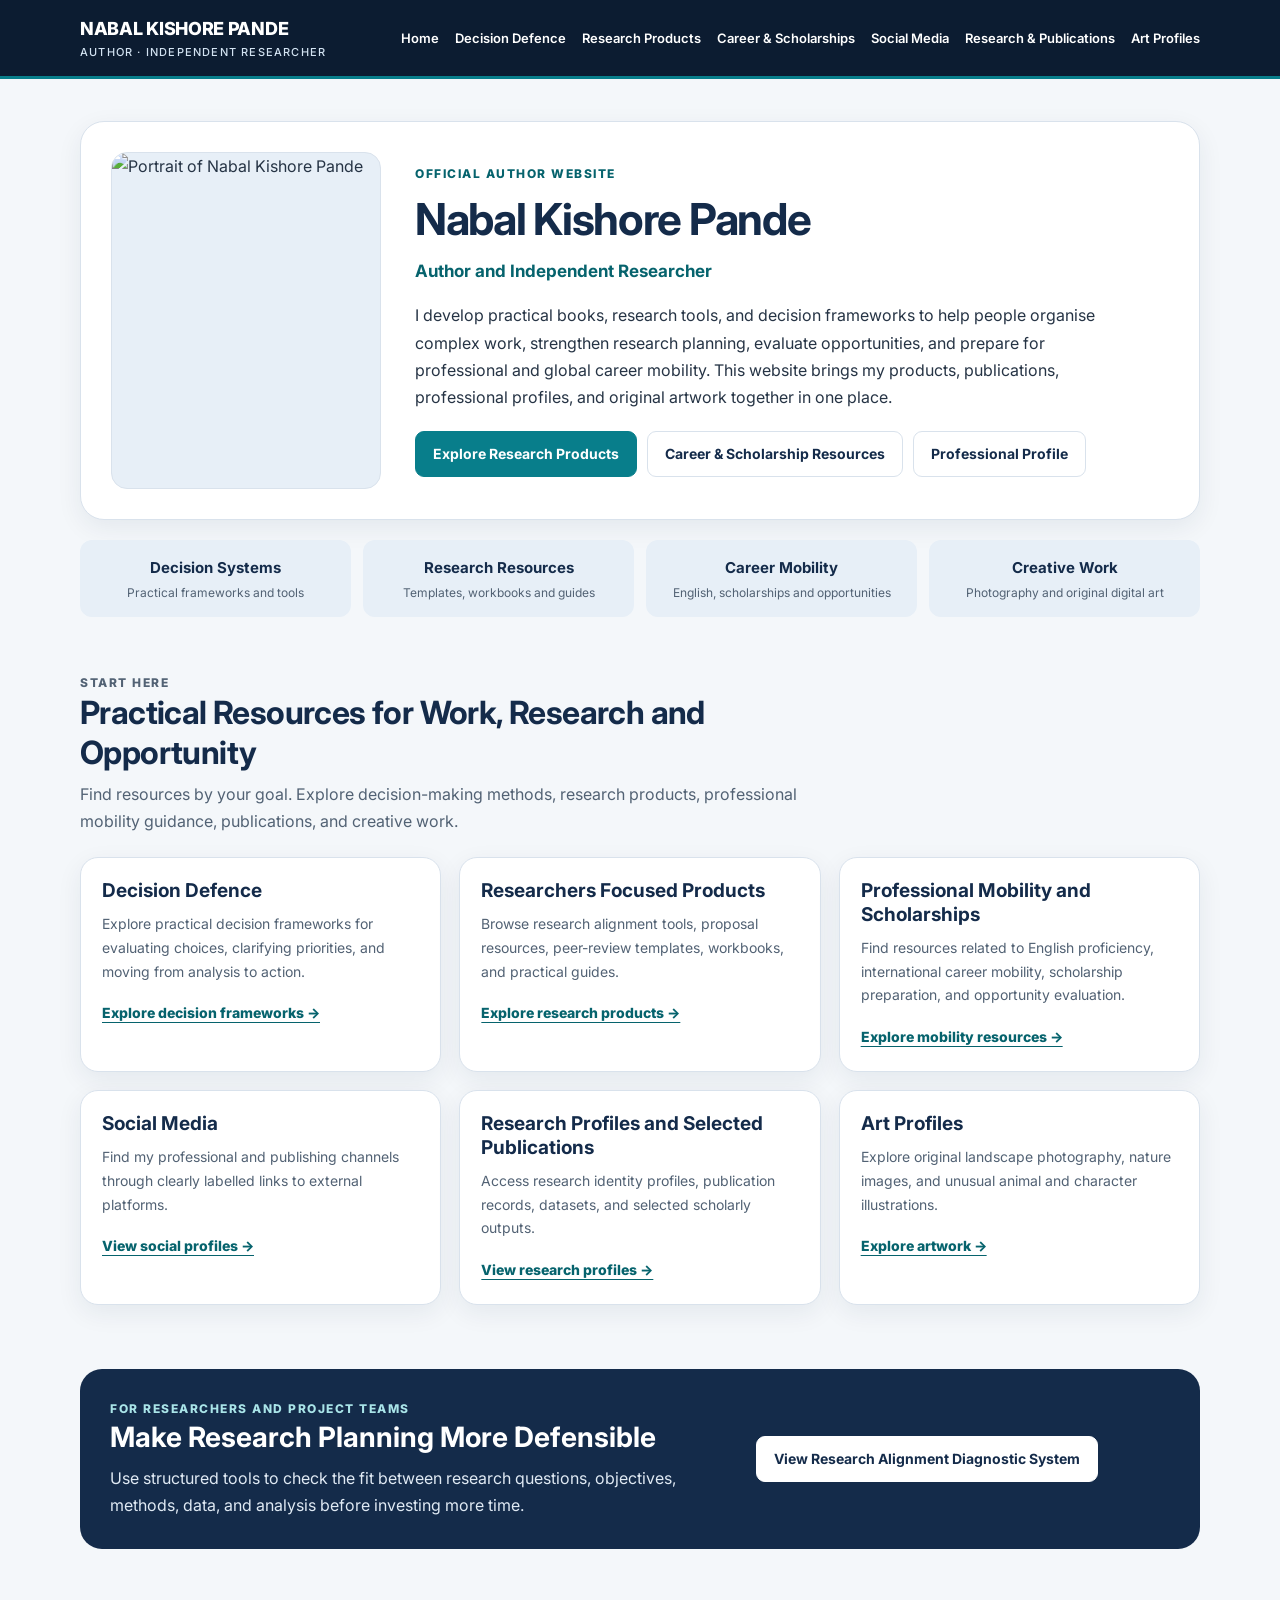
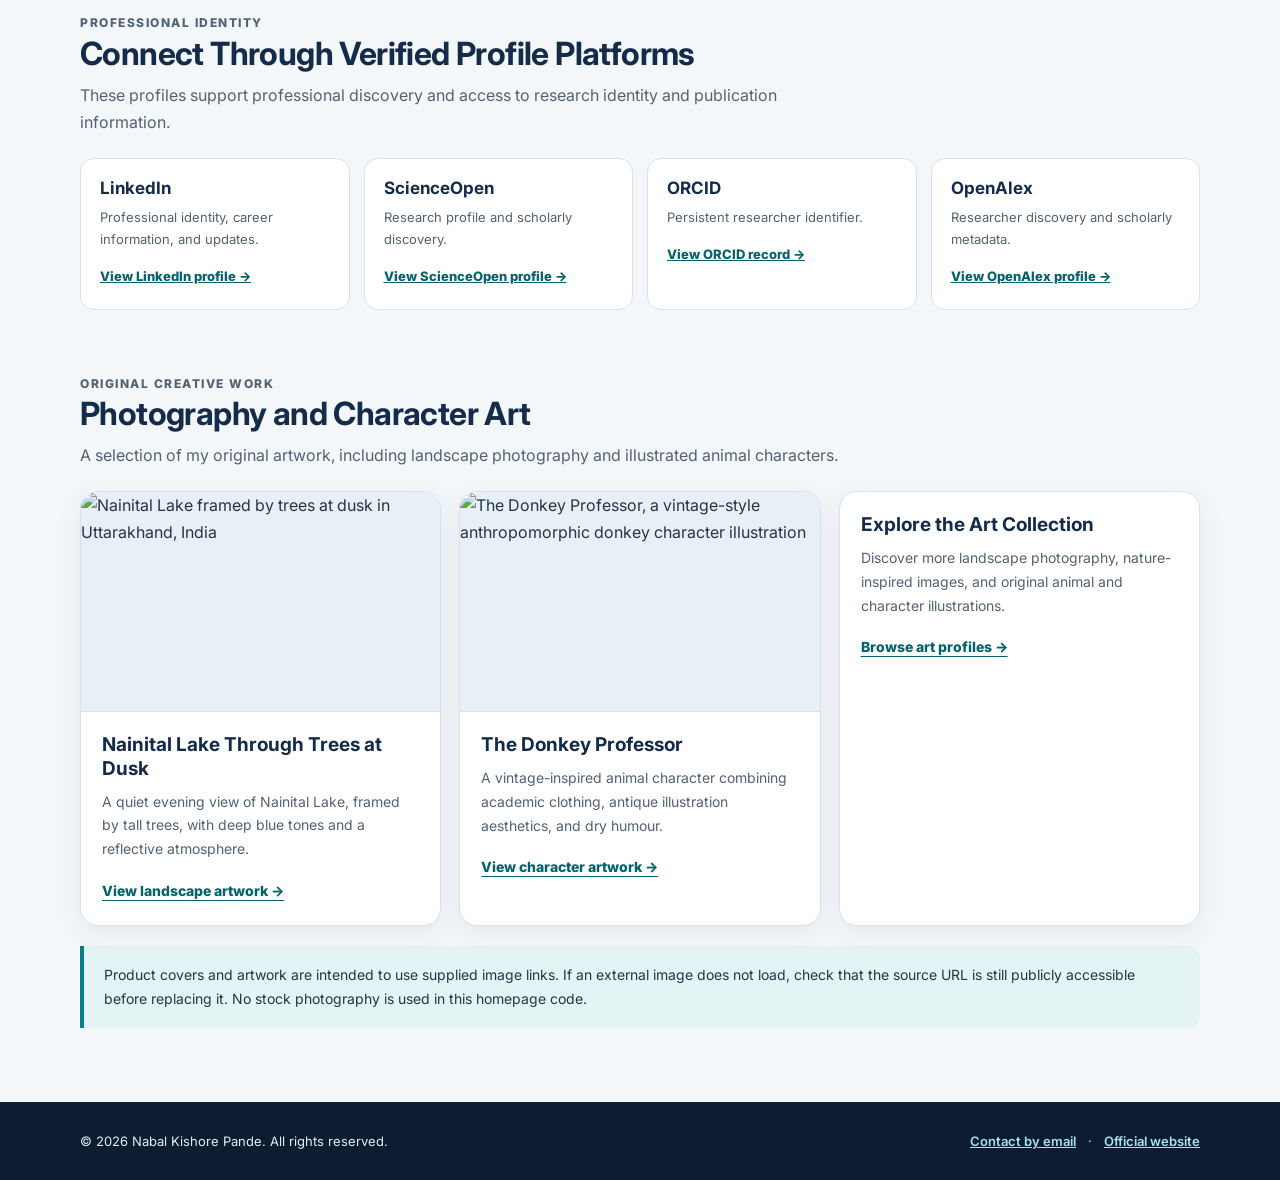
==== index.html @ 8c37a1cc "Rebuild homepage with author profile and visual sections" ====
<!DOCTYPE html>
<html lang="en">
<head>
  <meta charset="UTF-8">
  <meta name="viewport" content="width=device-width, initial-scale=1">

  <title>Nabal Kishore Pande | Author, Research Tools & Professional Mobility</title>
  <meta name="description" content="Explore Nabal Kishore Pande's practical books, research templates, decision-making systems, scholarship and professional mobility resources, research profiles, and original artwork.">
  <meta name="author" content="Nabal Kishore Pande">
  <meta name="robots" content="index, follow">
  <link rel="canonical" href="https://nabalkishorepande.github.io/">

  <meta property="og:type" content="website">
  <meta property="og:title" content="Nabal Kishore Pande | Books, Research Tools & Professional Resources">
  <meta property="og:description" content="Practical resources for better decisions, research execution, global career mobility, and creative exploration.">
  <meta property="og:url" content="https://nabalkishorepande.github.io/">
  <meta property="og:image" content="https://upload.wikimedia.org/wikipedia/commons/c/c2/Portrait_of_Nabal_Kishore_Pande.jpg">
  <meta name="theme-color" content="#142B4A">

  <link rel="preconnect" href="https://fonts.googleapis.com">
  <link rel="preconnect" href="https://fonts.gstatic.com" crossorigin>
  <link href="https://fonts.googleapis.com/css2?family=Inter:wght@400;500;600;700;800&display=swap" rel="stylesheet">

  <style>
    :root {
      --navy: #142B4A;
      --navy-dark: #0C1C31;
      --teal: #087E8B;
      --teal-dark: #06636D;
      --background: #F4F7FA;
      --white: #FFFFFF;
      --text: #263445;
      --muted: #526274;
      --border: #D9E2EC;
      --soft-blue: #E7EFF7;
      --soft-teal: #E4F3F4;
      --radius: 18px;
      --shadow: 0 8px 26px rgba(20, 43, 74, 0.07);
    }

    * { box-sizing: border-box; }

    html {
      scroll-behavior: smooth;
      scroll-padding-top: 90px;
    }

    body {
      margin: 0;
      background: var(--background);
      color: var(--text);
      font-family: Inter, Arial, sans-serif;
      font-size: 16px;
      line-height: 1.7;
    }

    img {
      display: block;
      max-width: 100%;
    }

    a { color: var(--teal-dark); }
    a:hover { color: var(--navy); }

    a:focus-visible,
    button:focus-visible {
      outline: 3px solid #D58B20;
      outline-offset: 4px;
    }

    .container {
      width: min(1120px, calc(100% - 36px));
      margin-inline: auto;
    }

    .site-header {
      background: var(--navy-dark);
      color: white;
      border-bottom: 3px solid var(--teal);
    }

    .header-inner {
      min-height: 76px;
      display: flex;
      align-items: center;
      justify-content: space-between;
      gap: 24px;
      padding-block: 14px;
    }

    .brand {
      color: white;
      text-decoration: none;
      font-size: 18px;
      line-height: 1.3;
      font-weight: 800;
      letter-spacing: -0.3px;
    }

    .brand span {
      display: block;
      margin-top: 4px;
      color: #D3E3F2;
      font-size: 11px;
      font-weight: 500;
      letter-spacing: 1.2px;
      text-transform: uppercase;
    }

    .nav {
      display: flex;
      flex-wrap: wrap;
      align-items: center;
      gap: 5px 16px;
    }

    .nav a {
      color: #FFFFFF;
      text-decoration: none;
      font-size: 13px;
      font-weight: 600;
      padding: 8px 0;
    }

    .nav a:hover { color: #A9E4E8; }

    .hero {
      padding: 42px 0 24px;
    }

    .profile-box {
      display: grid;
      grid-template-columns: 270px minmax(0, 1fr);
      gap: 34px;
      align-items: center;
      background: var(--white);
      border: 1px solid var(--border);
      border-radius: 24px;
      padding: 30px;
      box-shadow: var(--shadow);
    }

    .portrait-wrap {
      overflow: hidden;
      border-radius: 16px;
      background: var(--soft-blue);
      border: 1px solid var(--border);
    }

    .portrait {
      width: 100%;
      aspect-ratio: 4 / 5;
      object-fit: cover;
      object-position: center top;
    }

    .eyebrow {
      color: var(--teal-dark);
      font-size: 12px;
      font-weight: 800;
      letter-spacing: 1.5px;
      text-transform: uppercase;
      margin: 0 0 8px;
    }

    h1, h2, h3 { color: var(--navy); line-height: 1.25; }

    h1 {
      font-size: clamp(30px, 4.5vw, 44px);
      letter-spacing: -1.3px;
      margin: 0 0 10px;
    }

    .role {
      margin: 0 0 16px;
      color: var(--teal-dark);
      font-size: 17px;
      font-weight: 700;
    }

    .bio {
      margin: 0 0 18px;
      max-width: 680px;
    }

    .profile-links {
      display: flex;
      flex-wrap: wrap;
      gap: 10px;
      margin-top: 20px;
    }

    .button {
      display: inline-flex;
      min-height: 44px;
      align-items: center;
      justify-content: center;
      padding: 10px 17px;
      border: 1px solid var(--teal);
      border-radius: 9px;
      background: var(--teal);
      color: white;
      text-align: center;
      text-decoration: none;
      font-size: 14px;
      font-weight: 700;
      transition: background 0.2s ease, transform 0.2s ease;
    }

    .button:hover {
      background: var(--teal-dark);
      color: white;
      transform: translateY(-1px);
    }

    .button-secondary {
      background: white;
      color: var(--navy);
      border-color: var(--border);
    }

    .button-secondary:hover {
      background: var(--soft-blue);
      color: var(--navy);
    }

    .trust-strip {
      display: grid;
      grid-template-columns: repeat(4, minmax(0, 1fr));
      gap: 12px;
      margin-top: 20px;
    }

    .trust-item {
      background: var(--soft-blue);
      border-radius: 12px;
      padding: 15px;
      text-align: center;
    }

    .trust-item strong {
      display: block;
      color: var(--navy);
      font-size: 15px;
    }

    .trust-item span {
      display: block;
      color: var(--muted);
      font-size: 12px;
      line-height: 1.5;
      margin-top: 3px;
    }

    main { padding-bottom: 42px; }

    .section {
      padding: 32px 0;
    }

    .section-heading {
      max-width: 760px;
      margin-bottom: 22px;
    }

    .section-heading h2 {
      font-size: clamp(25px, 3vw, 32px);
      letter-spacing: -0.6px;
      margin: 0 0 8px;
    }

    .section-heading p {
      color: var(--muted);
      margin: 0;
    }

    .grid {
      display: grid;
      grid-template-columns: repeat(3, minmax(0, 1fr));
      gap: 18px;
    }

    .card {
      min-width: 0;
      overflow: hidden;
      background: var(--white);
      border: 1px solid var(--border);
      border-radius: var(--radius);
      box-shadow: var(--shadow);
    }

    .card-image {
      width: 100%;
      height: 205px;
      object-fit: cover;
      background: var(--soft-blue);
      border-bottom: 1px solid var(--border);
    }

    .card-body { padding: 21px; }

    .card h3 {
      margin: 0 0 9px;
      font-size: 19px;
    }

    .card p {
      color: var(--muted);
      font-size: 14px;
      margin: 0 0 16px;
    }

    .text-link {
      font-size: 14px;
      font-weight: 800;
      text-decoration-thickness: 1px;
      text-underline-offset: 4px;
    }

    .feature-band {
      background: var(--navy);
      color: white;
      border-radius: 22px;
      padding: 30px;
      display: grid;
      grid-template-columns: 1.5fr 1fr;
      align-items: center;
      gap: 24px;
    }

    .feature-band h2 {
      color: white;
      font-size: 28px;
      margin: 0 0 10px;
    }

    .feature-band p {
      color: #E0EAF4;
      margin: 0;
    }

    .feature-band .button {
      justify-self: start;
      background: white;
      color: var(--navy);
      border-color: white;
    }

    .feature-band .button:hover {
      background: #E8F4F5;
    }

    .profile-grid {
      display: grid;
      grid-template-columns: repeat(4, minmax(0, 1fr));
      gap: 14px;
    }

    .profile-card {
      background: white;
      border: 1px solid var(--border);
      border-radius: 14px;
      padding: 19px;
    }

    .profile-card h3 {
      margin: 0 0 7px;
      font-size: 17px;
    }

    .profile-card p {
      margin: 0 0 12px;
      color: var(--muted);
      font-size: 13px;
    }

    .profile-card a {
      font-size: 13px;
      font-weight: 800;
    }

    .art-card .card-image {
      height: 220px;
      object-fit: cover;
    }

    .note {
      margin-top: 20px;
      padding: 17px 20px;
      border-left: 4px solid var(--teal);
      background: var(--soft-teal);
      border-radius: 0 12px 12px 0;
      color: var(--text);
      font-size: 14px;
    }

    .site-footer {
      padding: 28px 0;
      background: var(--navy-dark);
      color: #E4EDF7;
    }

    .footer-inner {
      display: flex;
      flex-wrap: wrap;
      justify-content: space-between;
      align-items: center;
      gap: 14px 24px;
    }

    .site-footer p {
      margin: 0;
      font-size: 13px;
    }

    .site-footer a {
      color: #A9E4E8;
      font-weight: 600;
    }

    @media (max-width: 850px) {
      .header-inner {
        align-items: flex-start;
        flex-direction: column;
        gap: 12px;
      }

      .nav { gap: 8px 15px; }
      .profile-box { grid-template-columns: 220px minmax(0, 1fr); gap: 24px; }
      .grid { grid-template-columns: repeat(2, minmax(0, 1fr)); }
      .profile-grid { grid-template-columns: repeat(2, minmax(0, 1fr)); }
    }

    @media (max-width: 600px) {
      .container { width: min(100% - 24px, 1120px); }
      .header-inner { padding-block: 16px; }
      .nav { display: grid; grid-template-columns: repeat(2, minmax(0, 1fr)); width: 100%; }
      .nav a { padding: 7px 0; font-size: 13px; }
      .hero { padding-top: 20px; }
      .profile-box { grid-template-columns: 1fr; padding: 18px; gap: 20px; }
      .portrait-wrap { max-width: 260px; }
      .portrait { aspect-ratio: 4 / 4.5; }
      h1 { font-size: 32px; }
      .trust-strip { grid-template-columns: repeat(2, minmax(0, 1fr)); }
      .grid, .profile-grid { grid-template-columns: 1fr; }
      .card-image { height: 220px; }
      .feature-band { grid-template-columns: 1fr; padding: 23px; }
      .section { padding: 24px 0; }
      .footer-inner { align-items: flex-start; flex-direction: column; }
    }

    @media (prefers-reduced-motion: reduce) {
      html { scroll-behavior: auto; }
      *, *::before, *::after {
        transition-duration: 0.01ms !important;
        animation-duration: 0.01ms !important;
      }
    }
  </style>

  <script type="application/ld+json">
  {
    "@context": "https://schema.org",
    "@type": "Person",
    "name": "Nabal Kishore Pande",
    "url": "https://nabalkishorepande.github.io/",
    "image": "https://upload.wikimedia.org/wikipedia/commons/c/c2/Portrait_of_Nabal_Kishore_Pande.jpg",
    "jobTitle": "Independent Researcher and Author",
    "sameAs": [
      "https://www.linkedin.com/in/nabal-kishore-pande/",
      "https://www.scienceopen.com/user/nabal-kishore-pande",
      "https://orcid.org/0009-0007-3325-9966",
      "https://openalex.org/authors/A5133520791"
    ]
  }
  </script>
</head>

<body>
  <header class="site-header">
    <div class="container header-inner">
      <a class="brand" href="/" aria-label="Nabal Kishore Pande homepage">
        NABAL KISHORE PANDE
        <span>Author · Independent Researcher</span>
      </a>

      <nav class="nav" aria-label="Main navigation">
        <a href="/">Home</a>
        <a href="/decision-defence/">Decision Defence</a>
        <a href="/researcher-products/">Research Products</a>
        <a href="/professional-mobility/">Career & Scholarships</a>
        <a href="/social-media/">Social Media</a>
        <a href="/research-profiles-publications/">Research & Publications</a>
        <a href="/art-profiles/">Art Profiles</a>
      </nav>
    </div>
  </header>

  <section class="hero">
    <div class="container">
      <div class="profile-box">
        <div class="portrait-wrap">
          <img
            class="portrait"
            src="https://upload.wikimedia.org/wikipedia/commons/c/c2/Portrait_of_Nabal_Kishore_Pande.jpg"
            alt="Portrait of Nabal Kishore Pande"
            fetchpriority="high"
            onerror="this.onerror=null;this.src='https://www.wikidata.org/wiki/Special:FilePath/Portrait_of_Nabal_Kishore_Pande.jpg';"
          >
        </div>

        <div>
          <p class="eyebrow">Official Author Website</p>
          <h1>Nabal Kishore Pande</h1>
          <p class="role">Author and Independent Researcher</p>

          <p class="bio">
            I develop practical books, research tools, and decision frameworks
            to help people organise complex work, strengthen research planning,
            evaluate opportunities, and prepare for professional and global
            career mobility. This website brings my products, publications,
            professional profiles, and original artwork together in one place.
          </p>

          <div class="profile-links">
            <a class="button" href="/researcher-products/">Explore Research Products</a>
            <a class="button button-secondary" href="/professional-mobility/">Career & Scholarship Resources</a>
            <a class="button button-secondary" href="https://www.linkedin.com/in/nabal-kishore-pande/" target="_blank" rel="noopener noreferrer">Professional Profile</a>
          </div>
        </div>
      </div>

      <div class="trust-strip" aria-label="Website focus areas">
        <div class="trust-item">
          <strong>Decision Systems</strong>
          <span>Practical frameworks and tools</span>
        </div>
        <div class="trust-item">
          <strong>Research Resources</strong>
          <span>Templates, workbooks and guides</span>
        </div>
        <div class="trust-item">
          <strong>Career Mobility</strong>
          <span>English, scholarships and opportunities</span>
        </div>
        <div class="trust-item">
          <strong>Creative Work</strong>
          <span>Photography and original digital art</span>
        </div>
      </div>
    </div>
  </section>

  <main>
    <section class="section">
      <div class="container">
        <div class="section-heading">
          <p class="eyebrow">Start Here</p>
          <h2>Practical Resources for Work, Research and Opportunity</h2>
          <p>
            Find resources by your goal. Explore decision-making methods,
            research products, professional mobility guidance, publications,
            and creative work.
          </p>
        </div>

        <div class="grid">
          <article class="card">
            <div class="card-body">
              <h3>Decision Defence</h3>
              <p>
                Explore practical decision frameworks for evaluating choices,
                clarifying priorities, and moving from analysis to action.
              </p>
              <a class="text-link" href="/decision-defence/">Explore decision frameworks →</a>
            </div>
          </article>

          <article class="card">
            <div class="card-body">
              <h3>Researchers Focused Products</h3>
              <p>
                Browse research alignment tools, proposal resources,
                peer-review templates, workbooks, and practical guides.
              </p>
              <a class="text-link" href="/researcher-products/">Explore research products →</a>
            </div>
          </article>

          <article class="card">
            <div class="card-body">
              <h3>Professional Mobility and Scholarships</h3>
              <p>
                Find resources related to English proficiency, international
                career mobility, scholarship preparation, and opportunity evaluation.
              </p>
              <a class="text-link" href="/professional-mobility/">Explore mobility resources →</a>
            </div>
          </article>

          <article class="card">
            <div class="card-body">
              <h3>Social Media</h3>
              <p>
                Find my professional and publishing channels through
                clearly labelled links to external platforms.
              </p>
              <a class="text-link" href="/social-media/">View social profiles →</a>
            </div>
          </article>

          <article class="card">
            <div class="card-body">
              <h3>Research Profiles and Selected Publications</h3>
              <p>
                Access research identity profiles, publication records,
                datasets, and selected scholarly outputs.
              </p>
              <a class="text-link" href="/research-profiles-publications/">View research profiles →</a>
            </div>
          </article>

          <article class="card">
            <div class="card-body">
              <h3>Art Profiles</h3>
              <p>
                Explore original landscape photography, nature images,
                and unusual animal and character illustrations.
              </p>
              <a class="text-link" href="/art-profiles/">Explore artwork →</a>
            </div>
          </article>
        </div>
      </div>
    </section>

    <section class="section">
      <div class="container">
        <div class="feature-band">
          <div>
            <p class="eyebrow" style="color:#A9E4E8">For Researchers and Project Teams</p>
            <h2>Make Research Planning More Defensible</h2>
            <p>
              Use structured tools to check the fit between research questions,
              objectives, methods, data, and analysis before investing more time.
            </p>
          </div>
          <a class="button" href="https://researchsystems.gumroad.com/l/research-alignment-diagnostic" target="_blank" rel="noopener noreferrer">
            View Research Alignment Diagnostic System
          </a>
        </div>
      </div>
    </section>

    <section class="section">
      <div class="container">
        <div class="section-heading">
          <p class="eyebrow">Professional Identity</p>
          <h2>Connect Through Verified Profile Platforms</h2>
          <p>
            These profiles support professional discovery and access to research
            identity and publication information.
          </p>
        </div>

        <div class="profile-grid">
          <div class="profile-card">
            <h3>LinkedIn</h3>
            <p>Professional identity, career information, and updates.</p>
            <a href="https://www.linkedin.com/in/nabal-kishore-pande/" target="_blank" rel="noopener noreferrer">View LinkedIn profile →</a>
          </div>

          <div class="profile-card">
            <h3>ScienceOpen</h3>
            <p>Research profile and scholarly discovery.</p>
            <a href="https://www.scienceopen.com/user/nabal-kishore-pande" target="_blank" rel="noopener noreferrer">View ScienceOpen profile →</a>
          </div>

          <div class="profile-card">
            <h3>ORCID</h3>
            <p>Persistent researcher identifier.</p>
            <a href="https://orcid.org/0009-0007-3325-9966" target="_blank" rel="noopener noreferrer">View ORCID record →</a>
          </div>

          <div class="profile-card">
            <h3>OpenAlex</h3>
            <p>Researcher discovery and scholarly metadata.</p>
            <a href="https://openalex.org/authors/A5133520791" target="_blank" rel="noopener noreferrer">View OpenAlex profile →</a>
          </div>
        </div>
      </div>
    </section>

    <section class="section">
      <div class="container">
        <div class="section-heading">
          <p class="eyebrow">Original Creative Work</p>
          <h2>Photography and Character Art</h2>
          <p>
            A selection of my original artwork, including landscape photography
            and illustrated animal characters.
          </p>
        </div>

        <div class="grid">
          <article class="card art-card">
            <img
              class="card-image"
              src="https://images.fineartamerica.com/images/artworkimages/mediumlarge/3/nainital-lake-through-trees-at-dusk-nabal-kishore-pande.jpg"
              alt="Nainital Lake framed by trees at dusk in Uttarakhand, India"
              loading="lazy"
            >
            <div class="card-body">
              <h3>Nainital Lake Through Trees at Dusk</h3>
              <p>
                A quiet evening view of Nainital Lake, framed by tall trees,
                with deep blue tones and a reflective atmosphere.
              </p>
              <a class="text-link" href="https://fineartamerica.com/featured/nainital-lake-through-trees-at-dusk-nabal-kishore-pande.html" target="_blank" rel="noopener noreferrer">View landscape artwork →</a>
            </div>
          </article>

          <article class="card art-card">
            <img
              class="card-image"
              src="https://images.fineartamerica.com/images/artworkimages/mediumlarge/3/the-donkey-professor-vintage-anthropomorphic-animal-art-nabal-kishore-pande.jpg"
              alt="The Donkey Professor, a vintage-style anthropomorphic donkey character illustration"
              loading="lazy"
            >
            <div class="card-body">
              <h3>The Donkey Professor</h3>
              <p>
                A vintage-inspired animal character combining academic
                clothing, antique illustration aesthetics, and dry humour.
              </p>
              <a class="text-link" href="https://fineartamerica.com/featured/the-donkey-professor-vintage-anthropomorphic-animal-art-nabal-kishore-pande.html" target="_blank" rel="noopener noreferrer">View character artwork →</a>
            </div>
          </article>

          <article class="card">
            <div class="card-body">
              <h3>Explore the Art Collection</h3>
              <p>
                Discover more landscape photography, nature-inspired images,
                and original animal and character illustrations.
              </p>
              <a class="text-link" href="/art-profiles/">Browse art profiles →</a>
            </div>
          </article>
        </div>

        <div class="note">
          Product covers and artwork are intended to use supplied image links.
          If an external image does not load, check that the source URL is still
          publicly accessible before replacing it. No stock photography is used
          in this homepage code.
        </div>
      </div>
    </section>
  </main>

  <footer class="site-footer">
    <div class="container footer-inner">
      <p>© <span id="year">2026</span> Nabal Kishore Pande. All rights reserved.</p>
      <p>
        <a href="mailto:ernawal67@gmail.com">Contact by email</a>
        &nbsp; · &nbsp;
        <a href="https://nabalkishorepande.github.io/">Official website</a>
      </p>
    </div>
  </footer>

  <script>
    document.getElementById("year").textContent = new Date().getFullYear();
  </script>
</body>
</html>
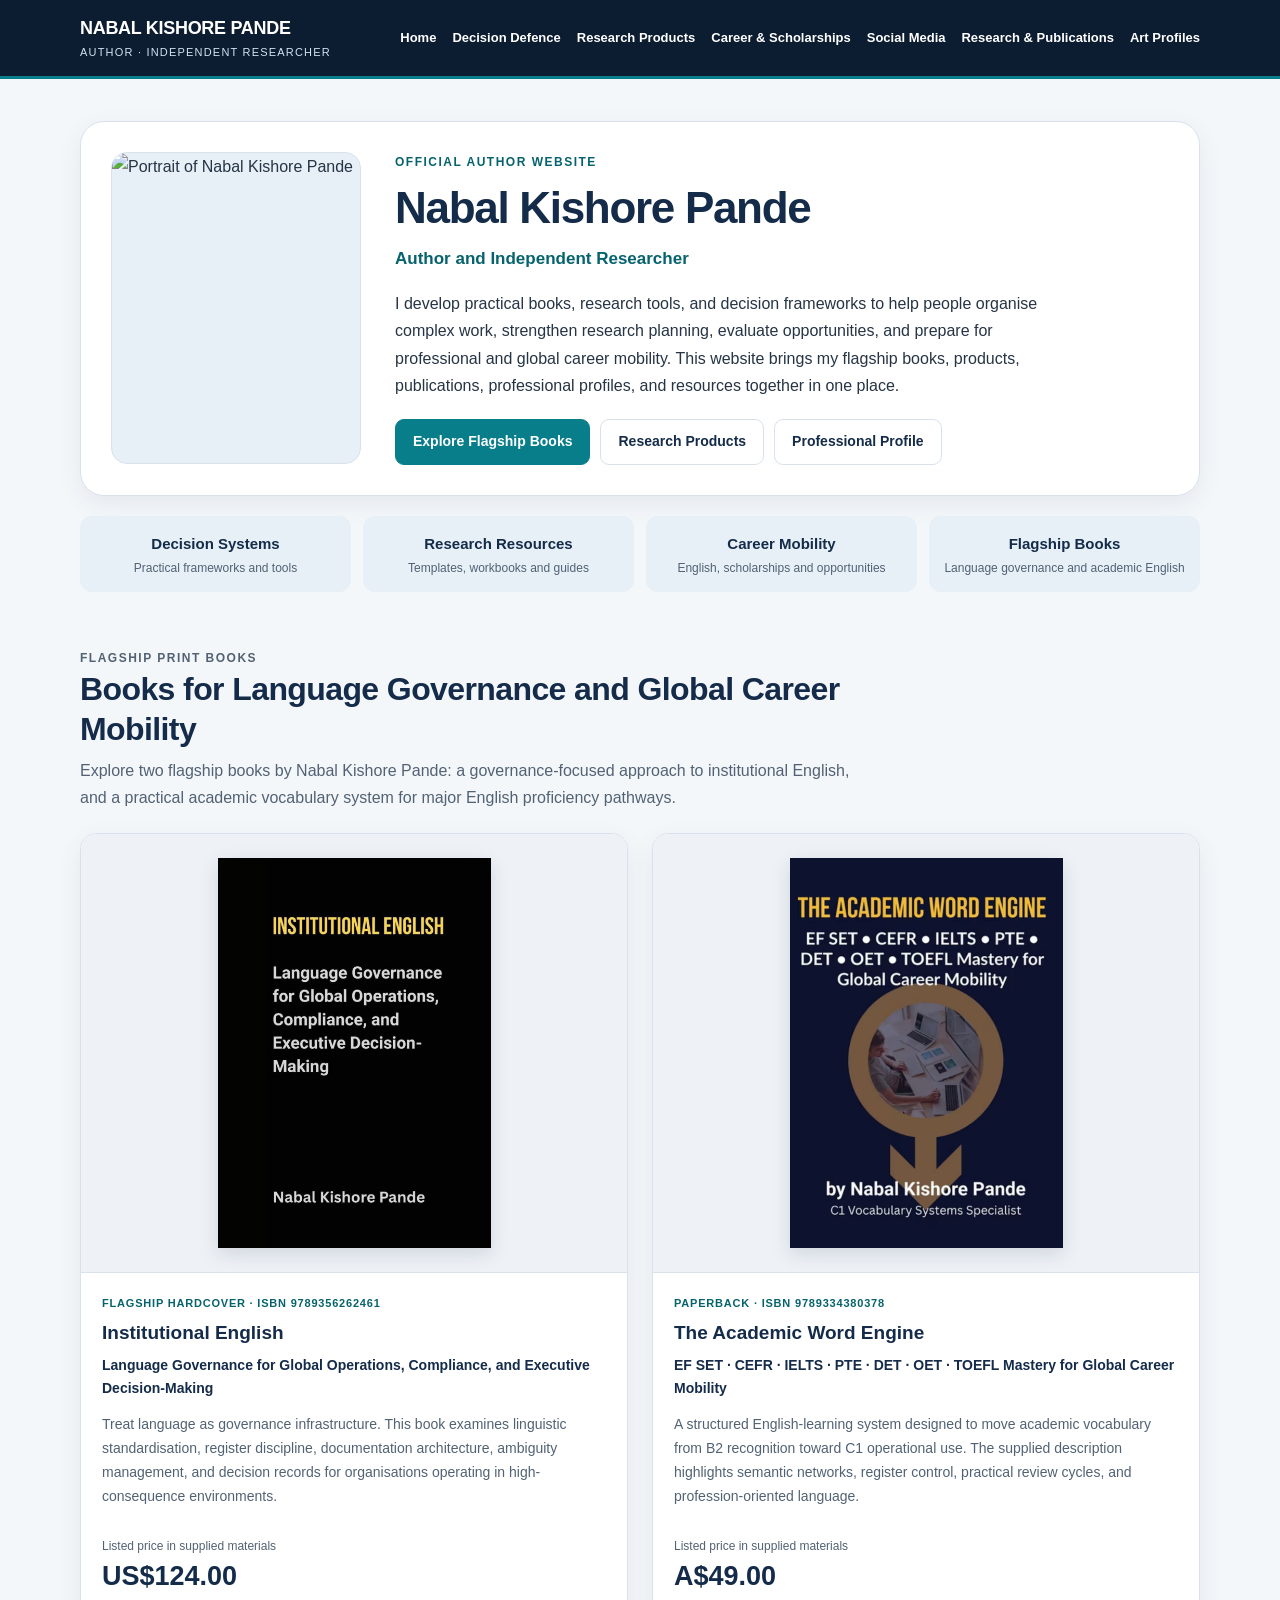
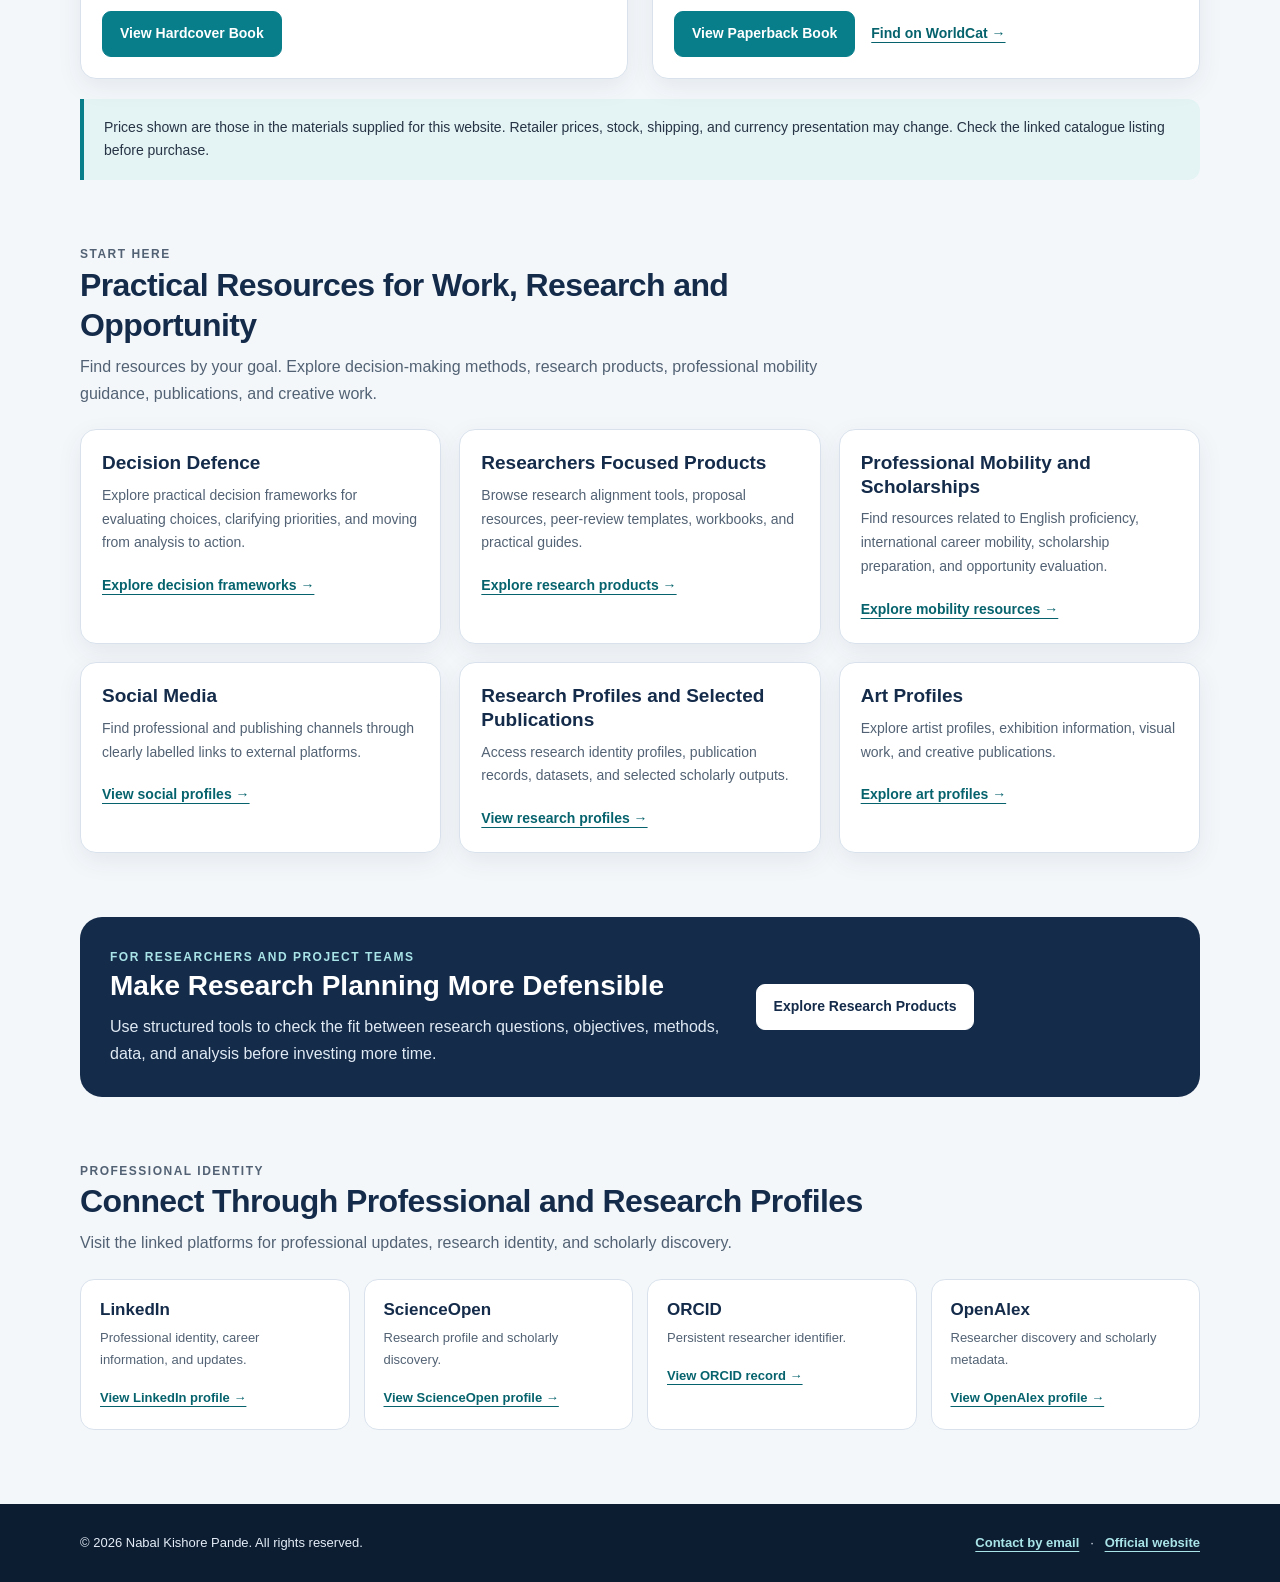
==== commit 67ade98f: "Replace homepage artwork section with flagship print books Updated the title and meta description fo" ====
--- a/index.html
+++ b/index.html
@@ -5,22 +5,18 @@
   <meta charset="UTF-8">
   <meta name="viewport" content="width=device-width, initial-scale=1">
 
-  <title>Nabal Kishore Pande | Author, Research Tools & Professional Mobility</title>
-  <meta name="description" content="Explore Nabal Kishore Pande's practical books, research templates, decision-making systems, scholarship and professional mobility resources, research profiles, and original artwork.">
+  <title>Nabal Kishore Pande | Flagship Books, Research Tools & Professional Resources</title>
+  <meta name="description" content="Explore Nabal Kishore Pande's flagship books: Institutional English on language governance and The Academic Word Engine for EF SET, CEFR, IELTS, PTE, DET, OET and TOEFL. Discover research tools and professional resources.">
   <meta name="author" content="Nabal Kishore Pande">
   <meta name="robots" content="index, follow">
   <link rel="canonical" href="https://nabalkishorepande.github.io/">
+  <meta name="theme-color" content="#142B4A">
 
   <meta property="og:type" content="website">
-  <meta property="og:title" content="Nabal Kishore Pande | Books, Research Tools & Professional Resources">
-  <meta property="og:description" content="Practical resources for better decisions, research execution, global career mobility, and creative exploration.">
+  <meta property="og:title" content="Flagship Books | Nabal Kishore Pande">
+  <meta property="og:description" content="Discover Institutional English and The Academic Word Engine, with book covers, listed prices, and catalogue links.">
   <meta property="og:url" content="https://nabalkishorepande.github.io/">
   <meta property="og:image" content="https://upload.wikimedia.org/wikipedia/commons/c/c2/Portrait_of_Nabal_Kishore_Pande.jpg">
-  <meta name="theme-color" content="#142B4A">
-
-  <link rel="preconnect" href="https://fonts.googleapis.com">
-  <link rel="preconnect" href="https://fonts.gstatic.com" crossorigin>
-  <link href="https://fonts.googleapis.com/css2?family=Inter:wght@400;500;600;700;800&display=swap" rel="stylesheet">
 
   <style>
     :root {
@@ -35,22 +31,25 @@
       --border: #D9E2EC;
       --soft-blue: #E7EFF7;
       --soft-teal: #E4F3F4;
-      --radius: 18px;
+      --radius: 16px;
       --shadow: 0 8px 26px rgba(20, 43, 74, 0.07);
     }
 
-    * { box-sizing: border-box; }
+    * {
+      box-sizing: border-box;
+    }
 
     html {
       scroll-behavior: smooth;
-      scroll-padding-top: 90px;
+      scroll-padding-top: 24px;
     }
 
     body {
       margin: 0;
       background: var(--background);
       color: var(--text);
-      font-family: Inter, Arial, sans-serif;
+      font-family: Inter, -apple-system, BlinkMacSystemFont, "Segoe UI",
+        Roboto, Arial, sans-serif;
       font-size: 16px;
       line-height: 1.7;
     }
@@ -60,11 +59,16 @@
       max-width: 100%;
     }
 
-    a { color: var(--teal-dark); }
-    a:hover { color: var(--navy); }
-
-    a:focus-visible,
-    button:focus-visible {
+    a {
+      color: var(--teal-dark);
+      text-underline-offset: 4px;
+    }
+
+    a:hover {
+      color: var(--navy);
+    }
+
+    a:focus-visible {
       outline: 3px solid #D58B20;
       outline-offset: 4px;
     }
@@ -76,7 +80,7 @@
 
     .site-header {
       background: var(--navy-dark);
-      color: white;
+      color: var(--white);
       border-bottom: 3px solid var(--teal);
     }
 
@@ -90,7 +94,7 @@
     }
 
     .brand {
-      color: white;
+      color: var(--white);
       text-decoration: none;
       font-size: 18px;
       line-height: 1.3;
@@ -116,14 +120,16 @@
     }
 
     .nav a {
-      color: #FFFFFF;
+      color: var(--white);
       text-decoration: none;
       font-size: 13px;
       font-weight: 600;
       padding: 8px 0;
     }
 
-    .nav a:hover { color: #A9E4E8; }
+    .nav a:hover {
+      color: #A9E4E8;
+    }
 
     .hero {
       padding: 42px 0 24px;
@@ -131,13 +137,13 @@
 
     .profile-box {
       display: grid;
-      grid-template-columns: 270px minmax(0, 1fr);
+      grid-template-columns: 250px minmax(0, 1fr);
       gap: 34px;
       align-items: center;
+      padding: 30px;
       background: var(--white);
       border: 1px solid var(--border);
       border-radius: 24px;
-      padding: 30px;
       box-shadow: var(--shadow);
     }
 
@@ -164,7 +170,10 @@
       margin: 0 0 8px;
     }
 
-    h1, h2, h3 { color: var(--navy); line-height: 1.25; }
+    h1, h2, h3 {
+      color: var(--navy);
+      line-height: 1.25;
+    }
 
     h1 {
       font-size: clamp(30px, 4.5vw, 44px);
@@ -200,7 +209,7 @@
       border: 1px solid var(--teal);
       border-radius: 9px;
       background: var(--teal);
-      color: white;
+      color: var(--white);
       text-align: center;
       text-decoration: none;
       font-size: 14px;
@@ -210,12 +219,12 @@
 
     .button:hover {
       background: var(--teal-dark);
-      color: white;
+      color: var(--white);
       transform: translateY(-1px);
     }
 
     .button-secondary {
-      background: white;
+      background: var(--white);
       color: var(--navy);
       border-color: var(--border);
     }
@@ -253,14 +262,16 @@
       margin-top: 3px;
     }
 
-    main { padding-bottom: 42px; }
+    main {
+      padding-bottom: 42px;
+    }
 
     .section {
       padding: 32px 0;
     }
 
     .section-heading {
-      max-width: 760px;
+      max-width: 790px;
       margin-bottom: 22px;
     }
 
@@ -290,15 +301,9 @@
       box-shadow: var(--shadow);
     }
 
-    .card-image {
-      width: 100%;
-      height: 205px;
-      object-fit: cover;
-      background: var(--soft-blue);
-      border-bottom: 1px solid var(--border);
-    }
-
-    .card-body { padding: 21px; }
+    .card-body {
+      padding: 21px;
+    }
 
     .card h3 {
       margin: 0 0 9px;
@@ -314,13 +319,92 @@
     .text-link {
       font-size: 14px;
       font-weight: 800;
-      text-decoration-thickness: 1px;
       text-underline-offset: 4px;
+    }
+
+    .book-grid {
+      display: grid;
+      grid-template-columns: repeat(2, minmax(0, 1fr));
+      gap: 24px;
+      align-items: stretch;
+    }
+
+    .book-card {
+      display: flex;
+      flex-direction: column;
+      min-width: 0;
+    }
+
+    .book-cover-link {
+      display: block;
+      padding: 24px;
+      background: #EEF2F7;
+      border-bottom: 1px solid var(--border);
+      text-align: center;
+    }
+
+    .book-cover {
+      width: auto;
+      max-width: 100%;
+      height: 390px;
+      margin: 0 auto;
+      object-fit: contain;
+      background: var(--white);
+      box-shadow: 0 6px 18px rgba(12, 28, 49, 0.13);
+    }
+
+    .book-card .card-body {
+      display: flex;
+      flex-direction: column;
+      align-items: flex-start;
+      flex: 1;
+    }
+
+    .book-format {
+      color: var(--teal-dark) !important;
+      font-size: 11px !important;
+      font-weight: 800;
+      letter-spacing: 0.8px;
+      text-transform: uppercase;
+      margin: 0 0 8px !important;
+    }
+
+    .book-subtitle {
+      color: var(--navy) !important;
+      font-weight: 650;
+      margin-bottom: 12px !important;
+    }
+
+    .book-price {
+      display: flex;
+      flex-direction: column;
+      gap: 2px;
+      margin-top: auto !important;
+      margin-bottom: 17px !important;
+      padding-top: 12px;
+    }
+
+    .price-label {
+      color: var(--muted);
+      font-size: 12px;
+    }
+
+    .book-price strong {
+      color: var(--navy);
+      font-size: 27px;
+      line-height: 1.3;
+    }
+
+    .book-links {
+      display: flex;
+      flex-wrap: wrap;
+      align-items: center;
+      gap: 12px 16px;
     }
 
     .feature-band {
       background: var(--navy);
-      color: white;
+      color: var(--white);
       border-radius: 22px;
       padding: 30px;
       display: grid;
@@ -330,7 +414,7 @@
     }
 
     .feature-band h2 {
-      color: white;
+      color: var(--white);
       font-size: 28px;
       margin: 0 0 10px;
     }
@@ -342,9 +426,9 @@
 
     .feature-band .button {
       justify-self: start;
-      background: white;
+      background: var(--white);
       color: var(--navy);
-      border-color: white;
+      border-color: var(--white);
     }
 
     .feature-band .button:hover {
@@ -358,7 +442,7 @@
     }
 
     .profile-card {
-      background: white;
+      background: var(--white);
       border: 1px solid var(--border);
       border-radius: 14px;
       padding: 19px;
@@ -378,11 +462,6 @@
     .profile-card a {
       font-size: 13px;
       font-weight: 800;
-    }
-
-    .art-card .card-image {
-      height: 220px;
-      object-fit: cover;
     }
 
     .note {
@@ -426,32 +505,101 @@
         gap: 12px;
       }
 
-      .nav { gap: 8px 15px; }
-      .profile-box { grid-template-columns: 220px minmax(0, 1fr); gap: 24px; }
-      .grid { grid-template-columns: repeat(2, minmax(0, 1fr)); }
-      .profile-grid { grid-template-columns: repeat(2, minmax(0, 1fr)); }
+      .nav {
+        gap: 8px 15px;
+      }
+
+      .profile-box {
+        grid-template-columns: 210px minmax(0, 1fr);
+        gap: 24px;
+      }
+
+      .grid {
+        grid-template-columns: repeat(2, minmax(0, 1fr));
+      }
+
+      .profile-grid {
+        grid-template-columns: repeat(2, minmax(0, 1fr));
+      }
     }
 
     @media (max-width: 600px) {
-      .container { width: min(100% - 24px, 1120px); }
-      .header-inner { padding-block: 16px; }
-      .nav { display: grid; grid-template-columns: repeat(2, minmax(0, 1fr)); width: 100%; }
-      .nav a { padding: 7px 0; font-size: 13px; }
-      .hero { padding-top: 20px; }
-      .profile-box { grid-template-columns: 1fr; padding: 18px; gap: 20px; }
-      .portrait-wrap { max-width: 260px; }
-      .portrait { aspect-ratio: 4 / 4.5; }
-      h1 { font-size: 32px; }
-      .trust-strip { grid-template-columns: repeat(2, minmax(0, 1fr)); }
-      .grid, .profile-grid { grid-template-columns: 1fr; }
-      .card-image { height: 220px; }
-      .feature-band { grid-template-columns: 1fr; padding: 23px; }
-      .section { padding: 24px 0; }
-      .footer-inner { align-items: flex-start; flex-direction: column; }
+      .container {
+        width: min(100% - 24px, 1120px);
+      }
+
+      .header-inner {
+        padding-block: 16px;
+      }
+
+      .nav {
+        display: grid;
+        grid-template-columns: repeat(2, minmax(0, 1fr));
+        width: 100%;
+      }
+
+      .nav a {
+        padding: 7px 0;
+        font-size: 13px;
+      }
+
+      .hero {
+        padding-top: 20px;
+      }
+
+      .profile-box {
+        grid-template-columns: 1fr;
+        padding: 18px;
+        gap: 20px;
+      }
+
+      .portrait-wrap {
+        max-width: 260px;
+      }
+
+      .portrait {
+        aspect-ratio: 4 / 4.5;
+      }
+
+      h1 {
+        font-size: 32px;
+      }
+
+      .trust-strip,
+      .grid,
+      .book-grid,
+      .profile-grid {
+        grid-template-columns: 1fr;
+      }
+
+      .book-cover {
+        height: 360px;
+      }
+
+      .book-cover-link {
+        padding: 17px;
+      }
+
+      .feature-band {
+        grid-template-columns: 1fr;
+        padding: 23px;
+      }
+
+      .section {
+        padding: 24px 0;
+      }
+
+      .footer-inner {
+        align-items: flex-start;
+        flex-direction: column;
+      }
     }
 
     @media (prefers-reduced-motion: reduce) {
-      html { scroll-behavior: auto; }
+      html {
+        scroll-behavior: auto;
+      }
+
       *, *::before, *::after {
         transition-duration: 0.01ms !important;
         animation-duration: 0.01ms !important;
@@ -506,8 +654,7 @@
             src="https://upload.wikimedia.org/wikipedia/commons/c/c2/Portrait_of_Nabal_Kishore_Pande.jpg"
             alt="Portrait of Nabal Kishore Pande"
             fetchpriority="high"
-            onerror="this.onerror=null;this.src='https://www.wikidata.org/wiki/Special:FilePath/Portrait_of_Nabal_Kishore_Pande.jpg';"
-          >
+            onerror="this.onerror=null;this.src='https://www.wikidata.org/wiki/Special:FilePath/Portrait_of_Nabal_Kishore_Pande.jpg';">
         </div>
 
         <div>
@@ -519,13 +666,13 @@
             I develop practical books, research tools, and decision frameworks
             to help people organise complex work, strengthen research planning,
             evaluate opportunities, and prepare for professional and global
-            career mobility. This website brings my products, publications,
-            professional profiles, and original artwork together in one place.
+            career mobility. This website brings my flagship books, products,
+            publications, professional profiles, and resources together in one place.
           </p>
 
           <div class="profile-links">
-            <a class="button" href="/researcher-products/">Explore Research Products</a>
-            <a class="button button-secondary" href="/professional-mobility/">Career & Scholarship Resources</a>
+            <a class="button" href="#flagship-books">Explore Flagship Books</a>
+            <a class="button button-secondary" href="/researcher-products/">Research Products</a>
             <a class="button button-secondary" href="https://www.linkedin.com/in/nabal-kishore-pande/" target="_blank" rel="noopener noreferrer">Professional Profile</a>
           </div>
         </div>
@@ -545,14 +692,117 @@
           <span>English, scholarships and opportunities</span>
         </div>
         <div class="trust-item">
-          <strong>Creative Work</strong>
-          <span>Photography and original digital art</span>
+          <strong>Flagship Books</strong>
+          <span>Language governance and academic English</span>
         </div>
       </div>
     </div>
   </section>
 
   <main>
+    <section class="section" id="flagship-books">
+      <div class="container">
+        <div class="section-heading">
+          <p class="eyebrow">Flagship Print Books</p>
+          <h2>Books for Language Governance and Global Career Mobility</h2>
+          <p>
+            Explore two flagship books by Nabal Kishore Pande: a governance-focused
+            approach to institutional English, and a practical academic vocabulary
+            system for major English proficiency pathways.
+          </p>
+        </div>
+
+        <div class="book-grid">
+          <article class="card book-card">
+            <a class="book-cover-link"
+               href="https://www.booktopia.com.au/institutional-english-nabal-kishore-pande/book/9789356262461.html"
+               target="_blank" rel="noopener noreferrer"
+               aria-label="View Institutional English hardcover book listing">
+              <img
+                class="book-cover"
+                src="/institutional-english-hardcover.png"
+                alt="Cover of Institutional English: Language Governance for Global Operations, Compliance, and Executive Decision-Making by Nabal Kishore Pande"
+                loading="lazy"
+                decoding="async">
+            </a>
+
+            <div class="card-body">
+              <p class="book-format">Flagship Hardcover · ISBN 9789356262461</p>
+              <h3>Institutional English</h3>
+              <p class="book-subtitle">
+                Language Governance for Global Operations, Compliance, and
+                Executive Decision-Making
+              </p>
+              <p>
+                Treat language as governance infrastructure. This book examines
+                linguistic standardisation, register discipline, documentation
+                architecture, ambiguity management, and decision records for
+                organisations operating in high-consequence environments.
+              </p>
+
+              <p class="book-price">
+                <span class="price-label">Listed price in supplied materials</span>
+                <strong>US$124.00</strong>
+              </p>
+
+              <a class="button" href="https://www.booktopia.com.au/institutional-english-nabal-kishore-pande/book/9789356262461.html" target="_blank" rel="noopener noreferrer">
+                View Hardcover Book
+              </a>
+            </div>
+          </article>
+
+          <article class="card book-card">
+            <a class="book-cover-link"
+               href="https://www.booktopia.com.au/the-academic-word-engine-nabal-kishore-pande/book/9789334380378.html"
+               target="_blank" rel="noopener noreferrer"
+               aria-label="View The Academic Word Engine paperback book listing">
+              <img
+                class="book-cover"
+                src="/academic-word-engine-paperback.png"
+                alt="Cover of The Academic Word Engine: EF SET, CEFR, IELTS, PTE, DET, OET and TOEFL Mastery for Global Career Mobility by Nabal Kishore Pande"
+                loading="lazy"
+                decoding="async">
+            </a>
+
+            <div class="card-body">
+              <p class="book-format">Paperback · ISBN 9789334380378</p>
+              <h3>The Academic Word Engine</h3>
+              <p class="book-subtitle">
+                EF SET · CEFR · IELTS · PTE · DET · OET · TOEFL Mastery for
+                Global Career Mobility
+              </p>
+              <p>
+                A structured English-learning system designed to move academic
+                vocabulary from B2 recognition toward C1 operational use. The
+                supplied description highlights semantic networks, register
+                control, practical review cycles, and profession-oriented language.
+              </p>
+
+              <p class="book-price">
+                <span class="price-label">Listed price in supplied materials</span>
+                <strong>A$49.00</strong>
+              </p>
+
+              <div class="book-links">
+                <a class="button" href="https://www.booktopia.com.au/the-academic-word-engine-nabal-kishore-pande/book/9789334380378.html" target="_blank" rel="noopener noreferrer">
+                  View Paperback Book
+                </a>
+                <a class="text-link" href="https://search.worldcat.org/title/1563979749" target="_blank" rel="noopener noreferrer">
+                  Find on WorldCat →
+                </a>
+              </div>
+            </div>
+          </article>
+        </div>
+
+        <div class="note">
+          Prices shown are those in the materials supplied for this website.
+          Retailer prices, stock, shipping, and currency presentation may change.
+          Check the linked catalogue listing before purchase.
+        </div>
+      </div>
+    </section>
+
     <section class="section">
       <div class="container">
         <div class="section-heading">
@@ -603,8 +853,8 @@
             <div class="card-body">
               <h3>Social Media</h3>
               <p>
-                Find my professional and publishing channels through
-                clearly labelled links to external platforms.
+                Find professional and publishing channels through clearly
+                labelled links to external platforms.
               </p>
               <a class="text-link" href="/social-media/">View social profiles →</a>
             </div>
@@ -625,10 +875,10 @@
             <div class="card-body">
               <h3>Art Profiles</h3>
               <p>
-                Explore original landscape photography, nature images,
-                and unusual animal and character illustrations.
-              </p>
-              <a class="text-link" href="/art-profiles/">Explore artwork →</a>
+                Explore artist profiles, exhibition information, visual work,
+                and creative publications.
+              </p>
+              <a class="text-link" href="/art-profiles/">Explore art profiles →</a>
             </div>
           </article>
         </div>
@@ -646,8 +896,8 @@
               objectives, methods, data, and analysis before investing more time.
             </p>
           </div>
-          <a class="button" href="https://researchsystems.gumroad.com/l/research-alignment-diagnostic" target="_blank" rel="noopener noreferrer">
-            View Research Alignment Diagnostic System
+          <a class="button" href="https://researchsystems.gumroad.com/" target="_blank" rel="noopener noreferrer">
+            Explore Research Products
           </a>
         </div>
       </div>
@@ -657,10 +907,10 @@
       <div class="container">
         <div class="section-heading">
           <p class="eyebrow">Professional Identity</p>
-          <h2>Connect Through Verified Profile Platforms</h2>
+          <h2>Connect Through Professional and Research Profiles</h2>
           <p>
-            These profiles support professional discovery and access to research
-            identity and publication information.
+            Visit the linked platforms for professional updates, research
+            identity, and scholarly discovery.
           </p>
         </div>
 
@@ -688,73 +938,6 @@
             <p>Researcher discovery and scholarly metadata.</p>
             <a href="https://openalex.org/authors/A5133520791" target="_blank" rel="noopener noreferrer">View OpenAlex profile →</a>
           </div>
-        </div>
-      </div>
-    </section>
-
-    <section class="section">
-      <div class="container">
-        <div class="section-heading">
-          <p class="eyebrow">Original Creative Work</p>
-          <h2>Photography and Character Art</h2>
-          <p>
-            A selection of my original artwork, including landscape photography
-            and illustrated animal characters.
-          </p>
-        </div>
-
-        <div class="grid">
-          <article class="card art-card">
-            <img
-              class="card-image"
-              src="https://images.fineartamerica.com/images/artworkimages/mediumlarge/3/nainital-lake-through-trees-at-dusk-nabal-kishore-pande.jpg"
-              alt="Nainital Lake framed by trees at dusk in Uttarakhand, India"
-              loading="lazy"
-            >
-            <div class="card-body">
-              <h3>Nainital Lake Through Trees at Dusk</h3>
-              <p>
-                A quiet evening view of Nainital Lake, framed by tall trees,
-                with deep blue tones and a reflective atmosphere.
-              </p>
-              <a class="text-link" href="https://fineartamerica.com/featured/nainital-lake-through-trees-at-dusk-nabal-kishore-pande.html" target="_blank" rel="noopener noreferrer">View landscape artwork →</a>
-            </div>
-          </article>
-
-          <article class="card art-card">
-            <img
-              class="card-image"
-              src="https://images.fineartamerica.com/images/artworkimages/mediumlarge/3/the-donkey-professor-vintage-anthropomorphic-animal-art-nabal-kishore-pande.jpg"
-              alt="The Donkey Professor, a vintage-style anthropomorphic donkey character illustration"
-              loading="lazy"
-            >
-            <div class="card-body">
-              <h3>The Donkey Professor</h3>
-              <p>
-                A vintage-inspired animal character combining academic
-                clothing, antique illustration aesthetics, and dry humour.
-              </p>
-              <a class="text-link" href="https://fineartamerica.com/featured/the-donkey-professor-vintage-anthropomorphic-animal-art-nabal-kishore-pande.html" target="_blank" rel="noopener noreferrer">View character artwork →</a>
-            </div>
-          </article>
-
-          <article class="card">
-            <div class="card-body">
-              <h3>Explore the Art Collection</h3>
-              <p>
-                Discover more landscape photography, nature-inspired images,
-                and original animal and character illustrations.
-              </p>
-              <a class="text-link" href="/art-profiles/">Browse art profiles →</a>
-            </div>
-          </article>
-        </div>
-
-        <div class="note">
-          Product covers and artwork are intended to use supplied image links.
-          If an external image does not load, check that the source URL is still
-          publicly accessible before replacing it. No stock photography is used
-          in this homepage code.
         </div>
       </div>
     </section>
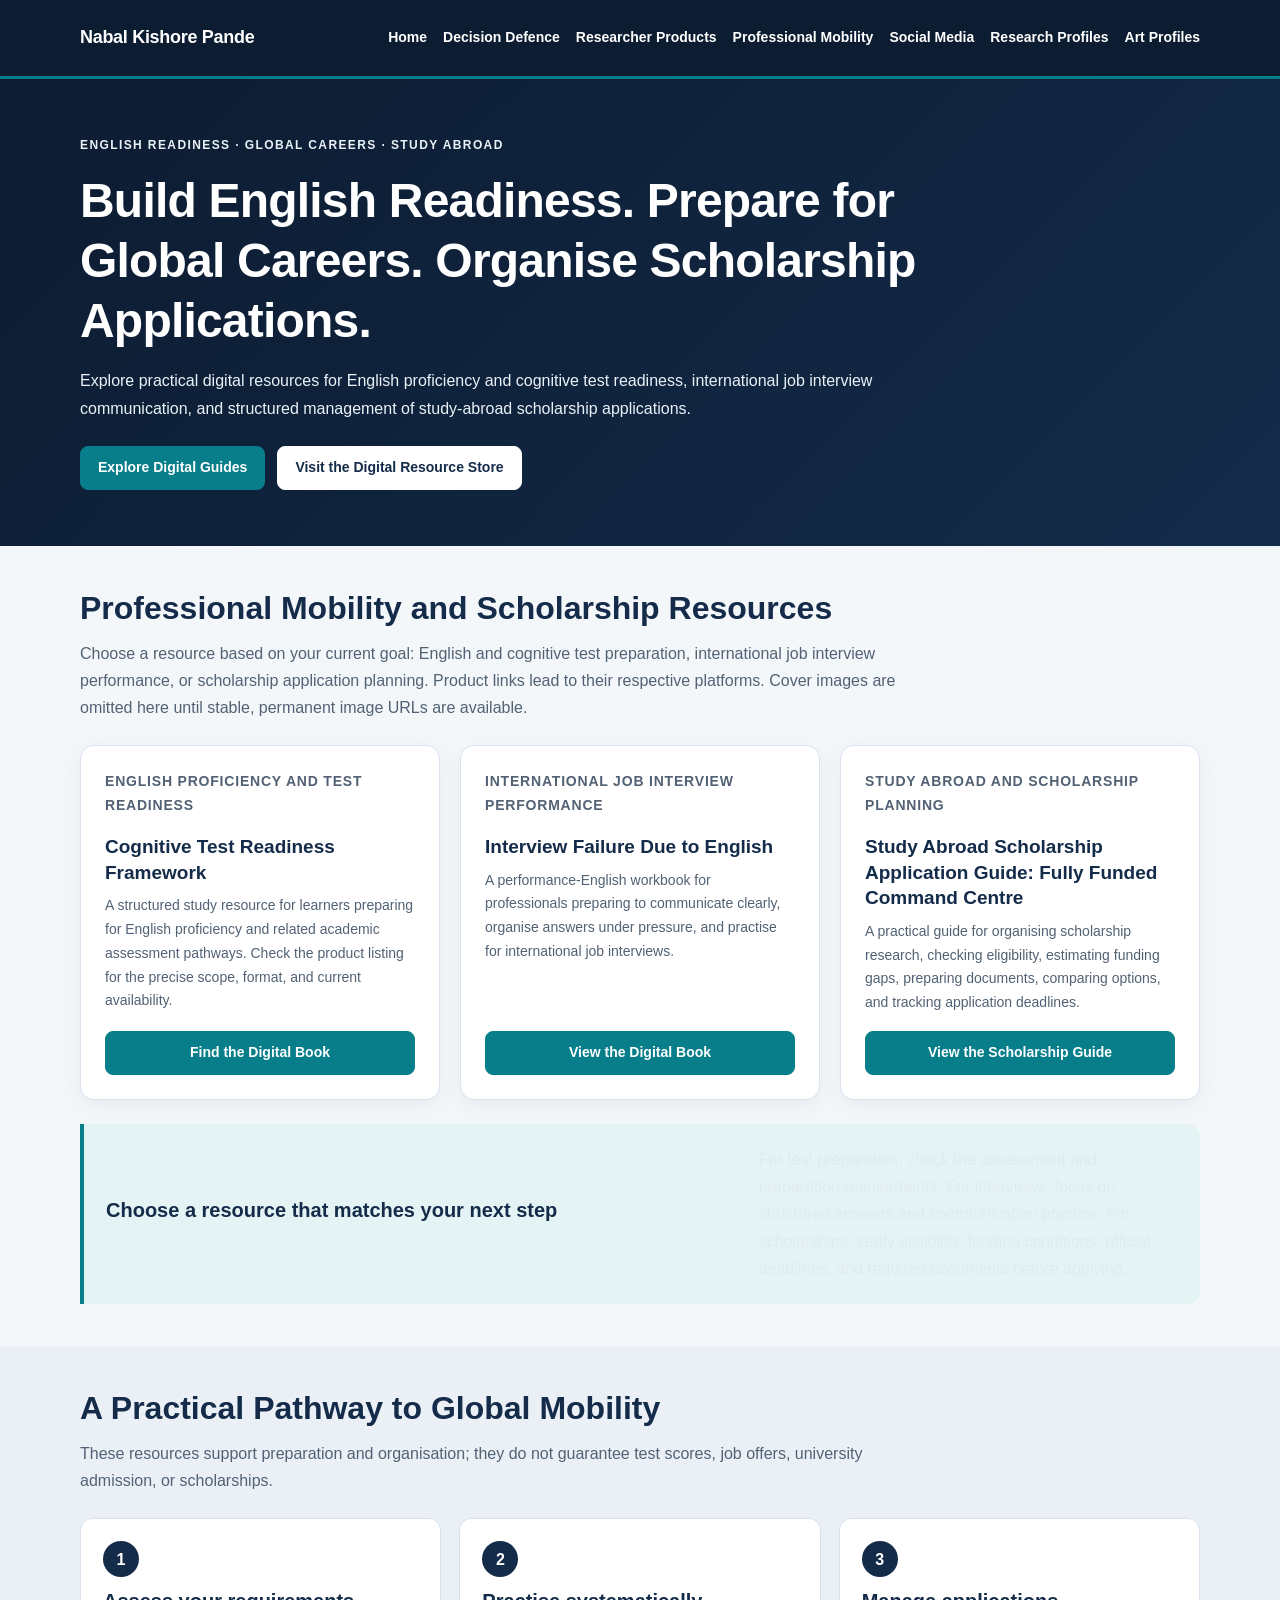
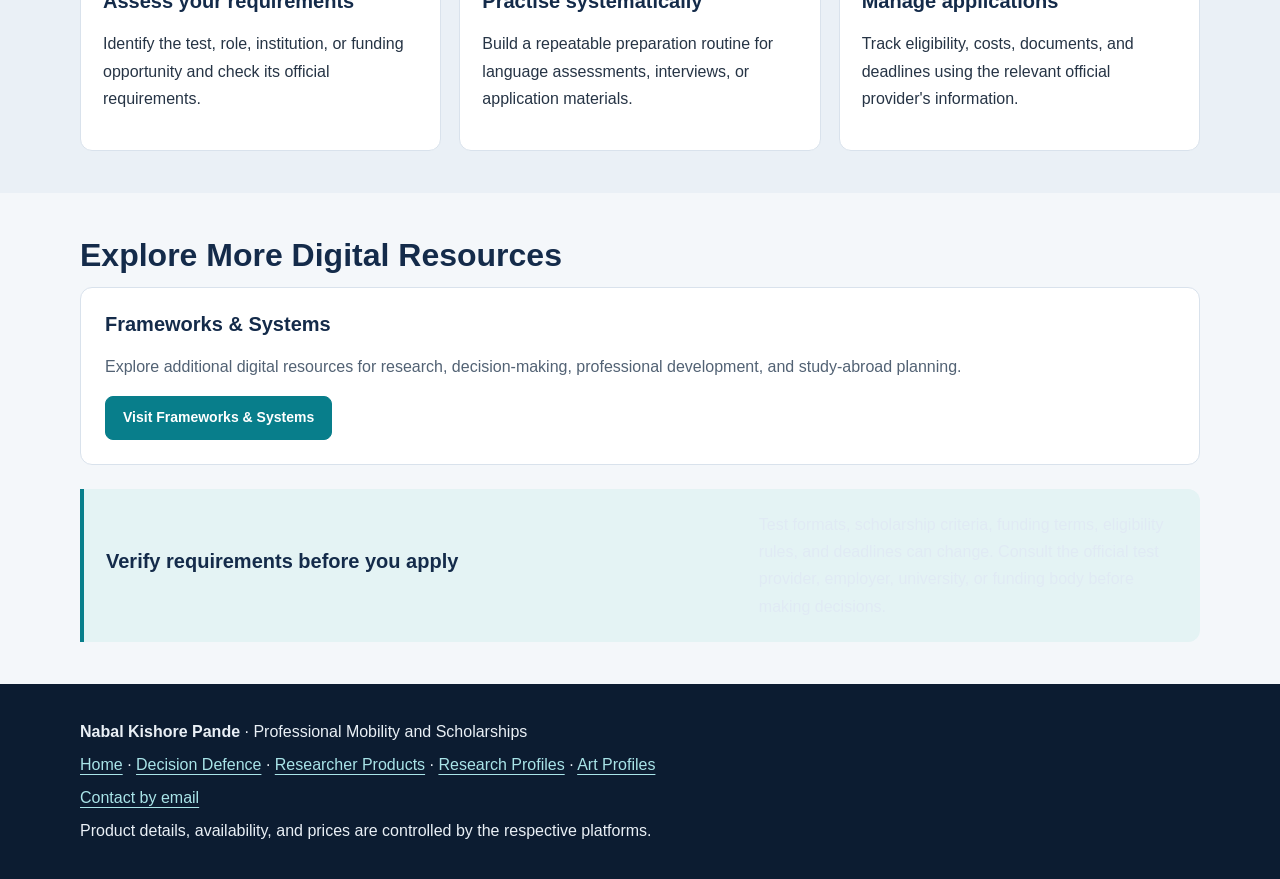
==== commit f5d10268: "Fix professional mobility page links and SEO metadata Updated title and meta description for improve" ====
--- a/index.html
+++ b/index.html
@@ -5,18 +5,21 @@
   <meta charset="UTF-8">
   <meta name="viewport" content="width=device-width, initial-scale=1">
 
-  <title>Nabal Kishore Pande | Flagship Books, Research Tools & Professional Resources</title>
-  <meta name="description" content="Explore Nabal Kishore Pande's flagship books: Institutional English on language governance and The Academic Word Engine for EF SET, CEFR, IELTS, PTE, DET, OET and TOEFL. Discover research tools and professional resources.">
+  <title>English Test Preparation, Global Careers & Scholarships | Nabal Kishore Pande</title>
+  <meta name="description" content="Explore digital resources by Nabal Kishore Pande for English test readiness, international job interviews, and organised study-abroad scholarship applications.">
   <meta name="author" content="Nabal Kishore Pande">
   <meta name="robots" content="index, follow">
-  <link rel="canonical" href="https://nabalkishorepande.github.io/">
   <meta name="theme-color" content="#142B4A">
 
+  <link rel="canonical" href="https://nabalkishorepande.github.io/professional-mobility/">
+  <link rel="stylesheet" href="/styles.css">
+
   <meta property="og:type" content="website">
-  <meta property="og:title" content="Flagship Books | Nabal Kishore Pande">
-  <meta property="og:description" content="Discover Institutional English and The Academic Word Engine, with book covers, listed prices, and catalogue links.">
-  <meta property="og:url" content="https://nabalkishorepande.github.io/">
-  <meta property="og:image" content="https://upload.wikimedia.org/wikipedia/commons/c/c2/Portrait_of_Nabal_Kishore_Pande.jpg">
+  <meta property="og:site_name" content="Nabal Kishore Pande | Ideas Into Action">
+  <meta property="og:title" content="Professional Mobility, English Test Readiness & Scholarships">
+  <meta property="og:description" content="Practical digital resources for English proficiency, international job interviews, and study-abroad scholarship planning.">
+  <meta property="og:url" content="https://nabalkishorepande.github.io/professional-mobility/">
+  <meta name="twitter:card" content="summary">
 
   <style>
     :root {
@@ -31,13 +34,9 @@
       --border: #D9E2EC;
       --soft-blue: #E7EFF7;
       --soft-teal: #E4F3F4;
-      --radius: 16px;
-      --shadow: 0 8px 26px rgba(20, 43, 74, 0.07);
-    }
-
-    * {
-      box-sizing: border-box;
-    }
+    }
+
+    * { box-sizing: border-box; }
 
     html {
       scroll-behavior: smooth;
@@ -48,15 +47,9 @@
       margin: 0;
       background: var(--background);
       color: var(--text);
-      font-family: Inter, -apple-system, BlinkMacSystemFont, "Segoe UI",
-        Roboto, Arial, sans-serif;
+      font-family: Inter, -apple-system, BlinkMacSystemFont, "Segoe UI", Arial, sans-serif;
       font-size: 16px;
       line-height: 1.7;
-    }
-
-    img {
-      display: block;
-      max-width: 100%;
     }
 
     a {
@@ -64,17 +57,13 @@
       text-underline-offset: 4px;
     }
 
-    a:hover {
-      color: var(--navy);
-    }
-
     a:focus-visible {
       outline: 3px solid #D58B20;
       outline-offset: 4px;
     }
 
     .container {
-      width: min(1120px, calc(100% - 36px));
+      width: min(1120px, calc(100% - 32px));
       margin-inline: auto;
     }
 
@@ -89,538 +78,253 @@
       display: flex;
       align-items: center;
       justify-content: space-between;
-      gap: 24px;
-      padding-block: 14px;
+      flex-wrap: wrap;
+      gap: 16px 24px;
+      padding-block: 16px;
     }
 
     .brand {
       color: var(--white);
+      font-weight: 800;
       text-decoration: none;
-      font-size: 18px;
-      line-height: 1.3;
-      font-weight: 800;
-      letter-spacing: -0.3px;
-    }
-
-    .brand span {
-      display: block;
-      margin-top: 4px;
-      color: #D3E3F2;
-      font-size: 11px;
-      font-weight: 500;
-      letter-spacing: 1.2px;
-      text-transform: uppercase;
     }
 
     .nav {
       display: flex;
       flex-wrap: wrap;
+      gap: 8px 16px;
+    }
+
+    .nav a {
+      color: var(--white);
+      text-decoration: none;
+      font-size: 14px;
+      font-weight: 600;
+    }
+
+    .nav a:hover { color: #A9E4E8; }
+
+    .hero {
+      background: linear-gradient(135deg, var(--navy-dark), var(--navy));
+      color: var(--white);
+      padding: 56px 0;
+    }
+
+    .eyebrow {
+      color: #A9E4E8;
+      font-size: 12px;
+      font-weight: 800;
+      letter-spacing: 1.4px;
+      text-transform: uppercase;
+      margin: 0 0 12px;
+    }
+
+    h1, h2, h3 {
+      line-height: 1.25;
+      overflow-wrap: anywhere;
+    }
+
+    h1 {
+      max-width: 900px;
+      font-size: clamp(32px, 5vw, 48px);
+      margin: 0 0 16px;
+      letter-spacing: -0.8px;
+    }
+
+    h2 {
+      color: var(--navy);
+      font-size: clamp(25px, 3vw, 32px);
+      margin: 0 0 12px;
+    }
+
+    h3 {
+      color: var(--navy);
+      font-size: 20px;
+      margin: 0 0 12px;
+    }
+
+    .hero p {
+      max-width: 800px;
+      color: #EAF2F8;
+      margin: 0 0 16px;
+    }
+
+    .hero-links {
+      display: flex;
+      flex-wrap: wrap;
+      gap: 12px;
+      margin-top: 24px;
+    }
+
+    .button {
+      display: inline-flex;
       align-items: center;
-      gap: 5px 16px;
-    }
-
-    .nav a {
-      color: var(--white);
+      justify-content: center;
+      min-height: 44px;
+      padding: 11px 17px;
+      border: 1px solid var(--teal);
+      border-radius: 8px;
+      background: var(--teal);
+      color: var(--white);
+      font-weight: 750;
+      text-align: center;
       text-decoration: none;
-      font-size: 13px;
-      font-weight: 600;
-      padding: 8px 0;
-    }
-
-    .nav a:hover {
-      color: #A9E4E8;
-    }
-
-    .hero {
-      padding: 42px 0 24px;
-    }
-
-    .profile-box {
+    }
+
+    .button:hover {
+      background: var(--teal-dark);
+      color: var(--white);
+    }
+
+    .button-light {
+      background: var(--white);
+      border-color: var(--white);
+      color: var(--navy);
+    }
+
+    .button-light:hover {
+      background: var(--soft-blue);
+      color: var(--navy);
+    }
+
+    .section { padding: 42px 0; }
+    .section-soft { background: #EAF0F6; }
+
+    .section-intro {
+      max-width: 820px;
+      color: var(--muted);
+      margin: 0 0 24px;
+    }
+
+    .grid {
       display: grid;
-      grid-template-columns: 250px minmax(0, 1fr);
-      gap: 34px;
-      align-items: center;
-      padding: 30px;
+      grid-template-columns: repeat(3, minmax(0, 1fr));
+      gap: 20px;
+      align-items: stretch;
+    }
+
+    .card {
+      display: flex;
+      flex-direction: column;
+      min-width: 0;
       background: var(--white);
       border: 1px solid var(--border);
-      border-radius: 24px;
-      box-shadow: var(--shadow);
-    }
-
-    .portrait-wrap {
-      overflow: hidden;
-      border-radius: 16px;
-      background: var(--soft-blue);
-      border: 1px solid var(--border);
-    }
-
-    .portrait {
-      width: 100%;
-      aspect-ratio: 4 / 5;
-      object-fit: cover;
-      object-position: center top;
-    }
-
-    .eyebrow {
+      border-radius: 14px;
+      padding: 24px;
+      box-shadow: 0 6px 20px rgba(20, 43, 74, 0.06);
+    }
+
+    .category {
       color: var(--teal-dark);
       font-size: 12px;
       font-weight: 800;
-      letter-spacing: 1.5px;
+      letter-spacing: 0.8px;
       text-transform: uppercase;
-      margin: 0 0 8px;
-    }
-
-    h1, h2, h3 {
-      color: var(--navy);
-      line-height: 1.25;
-    }
-
-    h1 {
-      font-size: clamp(30px, 4.5vw, 44px);
-      letter-spacing: -1.3px;
       margin: 0 0 10px;
     }
 
-    .role {
-      margin: 0 0 16px;
-      color: var(--teal-dark);
-      font-size: 17px;
-      font-weight: 700;
-    }
-
-    .bio {
-      margin: 0 0 18px;
-      max-width: 680px;
-    }
-
-    .profile-links {
-      display: flex;
-      flex-wrap: wrap;
-      gap: 10px;
-      margin-top: 20px;
-    }
-
-    .button {
-      display: inline-flex;
-      min-height: 44px;
-      align-items: center;
-      justify-content: center;
-      padding: 10px 17px;
-      border: 1px solid var(--teal);
-      border-radius: 9px;
-      background: var(--teal);
-      color: var(--white);
-      text-align: center;
-      text-decoration: none;
-      font-size: 14px;
-      font-weight: 700;
-      transition: background 0.2s ease, transform 0.2s ease;
-    }
-
-    .button:hover {
-      background: var(--teal-dark);
-      color: var(--white);
-      transform: translateY(-1px);
-    }
-
-    .button-secondary {
-      background: var(--white);
-      color: var(--navy);
-      border-color: var(--border);
-    }
-
-    .button-secondary:hover {
-      background: var(--soft-blue);
-      color: var(--navy);
-    }
-
-    .trust-strip {
-      display: grid;
-      grid-template-columns: repeat(4, minmax(0, 1fr));
-      gap: 12px;
-      margin-top: 20px;
-    }
-
-    .trust-item {
-      background: var(--soft-blue);
-      border-radius: 12px;
-      padding: 15px;
-      text-align: center;
-    }
-
-    .trust-item strong {
-      display: block;
-      color: var(--navy);
-      font-size: 15px;
-    }
-
-    .trust-item span {
-      display: block;
-      color: var(--muted);
-      font-size: 12px;
-      line-height: 1.5;
-      margin-top: 3px;
-    }
-
-    main {
-      padding-bottom: 42px;
-    }
-
-    .section {
-      padding: 32px 0;
-    }
-
-    .section-heading {
-      max-width: 790px;
-      margin-bottom: 22px;
-    }
-
-    .section-heading h2 {
-      font-size: clamp(25px, 3vw, 32px);
-      letter-spacing: -0.6px;
-      margin: 0 0 8px;
-    }
-
-    .section-heading p {
-      color: var(--muted);
-      margin: 0;
-    }
-
-    .grid {
+    .card p { color: var(--muted); }
+
+    .card .button {
+      width: 100%;
+      margin-top: auto;
+    }
+
+    .feature-band {
+      background: var(--soft-teal);
+      border-left: 4px solid var(--teal);
+      border-radius: 0 12px 12px 0;
+      padding: 22px;
+      margin-top: 24px;
+    }
+
+    .feature-band h3 { margin-bottom: 8px; }
+    .feature-band p { margin-bottom: 0; }
+
+    .steps {
       display: grid;
       grid-template-columns: repeat(3, minmax(0, 1fr));
       gap: 18px;
-    }
-
-    .card {
-      min-width: 0;
-      overflow: hidden;
+      margin-top: 24px;
+    }
+
+    .step {
       background: var(--white);
       border: 1px solid var(--border);
-      border-radius: var(--radius);
-      box-shadow: var(--shadow);
-    }
-
-    .card-body {
-      padding: 21px;
-    }
-
-    .card h3 {
-      margin: 0 0 9px;
-      font-size: 19px;
-    }
-
-    .card p {
-      color: var(--muted);
-      font-size: 14px;
-      margin: 0 0 16px;
-    }
-
-    .text-link {
-      font-size: 14px;
+      border-radius: 12px;
+      padding: 22px;
+    }
+
+    .step-number {
+      display: inline-flex;
+      width: 36px;
+      height: 36px;
+      align-items: center;
+      justify-content: center;
+      border-radius: 50%;
+      background: var(--navy);
+      color: var(--white);
       font-weight: 800;
-      text-underline-offset: 4px;
-    }
-
-    .book-grid {
-      display: grid;
-      grid-template-columns: repeat(2, minmax(0, 1fr));
-      gap: 24px;
-      align-items: stretch;
-    }
-
-    .book-card {
-      display: flex;
-      flex-direction: column;
-      min-width: 0;
-    }
-
-    .book-cover-link {
-      display: block;
-      padding: 24px;
-      background: #EEF2F7;
-      border-bottom: 1px solid var(--border);
-      text-align: center;
-    }
-
-    .book-cover {
-      width: auto;
-      max-width: 100%;
-      height: 390px;
-      margin: 0 auto;
-      object-fit: contain;
-      background: var(--white);
-      box-shadow: 0 6px 18px rgba(12, 28, 49, 0.13);
-    }
-
-    .book-card .card-body {
-      display: flex;
-      flex-direction: column;
-      align-items: flex-start;
-      flex: 1;
-    }
-
-    .book-format {
-      color: var(--teal-dark) !important;
-      font-size: 11px !important;
-      font-weight: 800;
-      letter-spacing: 0.8px;
-      text-transform: uppercase;
-      margin: 0 0 8px !important;
-    }
-
-    .book-subtitle {
-      color: var(--navy) !important;
-      font-weight: 650;
-      margin-bottom: 12px !important;
-    }
-
-    .book-price {
-      display: flex;
-      flex-direction: column;
-      gap: 2px;
-      margin-top: auto !important;
-      margin-bottom: 17px !important;
-      padding-top: 12px;
-    }
-
-    .price-label {
-      color: var(--muted);
-      font-size: 12px;
-    }
-
-    .book-price strong {
-      color: var(--navy);
-      font-size: 27px;
-      line-height: 1.3;
-    }
-
-    .book-links {
-      display: flex;
-      flex-wrap: wrap;
-      align-items: center;
-      gap: 12px 16px;
-    }
-
-    .feature-band {
-      background: var(--navy);
-      color: var(--white);
-      border-radius: 22px;
-      padding: 30px;
-      display: grid;
-      grid-template-columns: 1.5fr 1fr;
-      align-items: center;
-      gap: 24px;
-    }
-
-    .feature-band h2 {
-      color: var(--white);
-      font-size: 28px;
-      margin: 0 0 10px;
-    }
-
-    .feature-band p {
-      color: #E0EAF4;
-      margin: 0;
-    }
-
-    .feature-band .button {
-      justify-self: start;
-      background: var(--white);
-      color: var(--navy);
-      border-color: var(--white);
-    }
-
-    .feature-band .button:hover {
-      background: #E8F4F5;
-    }
-
-    .profile-grid {
-      display: grid;
-      grid-template-columns: repeat(4, minmax(0, 1fr));
-      gap: 14px;
-    }
-
-    .profile-card {
+      margin-bottom: 12px;
+    }
+
+    .platform-box {
       background: var(--white);
       border: 1px solid var(--border);
-      border-radius: 14px;
-      padding: 19px;
-    }
-
-    .profile-card h3 {
-      margin: 0 0 7px;
-      font-size: 17px;
-    }
-
-    .profile-card p {
-      margin: 0 0 12px;
-      color: var(--muted);
-      font-size: 13px;
-    }
-
-    .profile-card a {
-      font-size: 13px;
-      font-weight: 800;
-    }
-
-    .note {
-      margin-top: 20px;
-      padding: 17px 20px;
-      border-left: 4px solid var(--teal);
-      background: var(--soft-teal);
-      border-radius: 0 12px 12px 0;
-      color: var(--text);
-      font-size: 14px;
-    }
-
-    .site-footer {
+      border-radius: 12px;
+      padding: 24px;
+    }
+
+    .platform-box p { color: var(--muted); }
+
+    .footer {
+      background: var(--navy-dark);
+      color: #EAF0F6;
       padding: 28px 0;
-      background: var(--navy-dark);
-      color: #E4EDF7;
-    }
-
-    .footer-inner {
-      display: flex;
-      flex-wrap: wrap;
-      justify-content: space-between;
-      align-items: center;
-      gap: 14px 24px;
-    }
-
-    .site-footer p {
-      margin: 0;
-      font-size: 13px;
-    }
-
-    .site-footer a {
-      color: #A9E4E8;
-      font-weight: 600;
-    }
-
-    @media (max-width: 850px) {
-      .header-inner {
-        align-items: flex-start;
-        flex-direction: column;
-        gap: 12px;
-      }
-
-      .nav {
-        gap: 8px 15px;
-      }
-
-      .profile-box {
-        grid-template-columns: 210px minmax(0, 1fr);
-        gap: 24px;
-      }
-
-      .grid {
-        grid-template-columns: repeat(2, minmax(0, 1fr));
-      }
-
-      .profile-grid {
-        grid-template-columns: repeat(2, minmax(0, 1fr));
-      }
-    }
-
-    @media (max-width: 600px) {
-      .container {
-        width: min(100% - 24px, 1120px);
-      }
-
-      .header-inner {
-        padding-block: 16px;
-      }
-
-      .nav {
-        display: grid;
-        grid-template-columns: repeat(2, minmax(0, 1fr));
-        width: 100%;
-      }
-
-      .nav a {
-        padding: 7px 0;
-        font-size: 13px;
-      }
-
-      .hero {
-        padding-top: 20px;
-      }
-
-      .profile-box {
-        grid-template-columns: 1fr;
-        padding: 18px;
-        gap: 20px;
-      }
-
-      .portrait-wrap {
-        max-width: 260px;
-      }
-
-      .portrait {
-        aspect-ratio: 4 / 4.5;
-      }
-
-      h1 {
-        font-size: 32px;
-      }
-
-      .trust-strip,
-      .grid,
-      .book-grid,
-      .profile-grid {
-        grid-template-columns: 1fr;
-      }
-
-      .book-cover {
-        height: 360px;
-      }
-
-      .book-cover-link {
-        padding: 17px;
-      }
-
-      .feature-band {
-        grid-template-columns: 1fr;
-        padding: 23px;
-      }
-
-      .section {
-        padding: 24px 0;
-      }
-
-      .footer-inner {
-        align-items: flex-start;
-        flex-direction: column;
-      }
+    }
+
+    .footer a { color: #A9E4E8; }
+    .footer p { margin: 6px 0; }
+
+    @media (max-width: 900px) {
+      .grid, .steps { grid-template-columns: 1fr 1fr; }
+    }
+
+    @media (max-width: 620px) {
+      .header-inner { align-items: flex-start; }
+      .nav { gap: 10px 14px; }
+      .hero { padding: 40px 0; }
+      .section { padding: 32px 0; }
+      .grid, .steps { grid-template-columns: 1fr; }
+      .hero-links { align-items: stretch; flex-direction: column; }
     }
 
     @media (prefers-reduced-motion: reduce) {
-      html {
-        scroll-behavior: auto;
-      }
-
-      *, *::before, *::after {
-        transition-duration: 0.01ms !important;
-        animation-duration: 0.01ms !important;
-      }
+      html { scroll-behavior: auto; }
     }
   </style>
 
   <script type="application/ld+json">
   {
     "@context": "https://schema.org",
-    "@type": "Person",
-    "name": "Nabal Kishore Pande",
-    "url": "https://nabalkishorepande.github.io/",
-    "image": "https://upload.wikimedia.org/wikipedia/commons/c/c2/Portrait_of_Nabal_Kishore_Pande.jpg",
-    "jobTitle": "Independent Researcher and Author",
-    "sameAs": [
-      "https://www.linkedin.com/in/nabal-kishore-pande/",
-      "https://www.scienceopen.com/user/nabal-kishore-pande",
-      "https://orcid.org/0009-0007-3325-9966",
-      "https://openalex.org/authors/A5133520791"
-    ]
+    "@type": "CollectionPage",
+    "name": "Professional Mobility and Scholarships",
+    "url": "https://nabalkishorepande.github.io/professional-mobility/",
+    "description": "Digital resources for English test readiness, international job interviews, and scholarship application planning.",
+    "author": {
+      "@type": "Person",
+      "name": "Nabal Kishore Pande",
+      "url": "https://nabalkishorepande.github.io/",
+      "sameAs": [
+        "https://orcid.org/0009-0007-3325-9966",
+        "https://www.linkedin.com/in/nabal-kishore-pande/"
+      ]
+    },
+    "isPartOf": {
+      "@type": "WebSite",
+      "name": "Nabal Kishore Pande — Ideas Into Action",
+      "url": "https://nabalkishorepande.github.io/"
+    }
   }
   </script>
 </head>
@@ -628,334 +332,166 @@
 <body>
   <header class="site-header">
     <div class="container header-inner">
-      <a class="brand" href="/" aria-label="Nabal Kishore Pande homepage">
-        NABAL KISHORE PANDE
-        <span>Author · Independent Researcher</span>
-      </a>
-
+      <a class="brand" href="/" aria-label="Nabal Kishore Pande official homepage">Nabal Kishore Pande</a>
       <nav class="nav" aria-label="Main navigation">
         <a href="/">Home</a>
         <a href="/decision-defence/">Decision Defence</a>
-        <a href="/researcher-products/">Research Products</a>
-        <a href="/professional-mobility/">Career & Scholarships</a>
+        <a href="/researcher-products/">Researcher Products</a>
+        <a href="/professional-mobility/" aria-current="page">Professional Mobility</a>
         <a href="/social-media/">Social Media</a>
-        <a href="/research-profiles-publications/">Research & Publications</a>
+        <a href="/research-profiles-publications/">Research Profiles</a>
         <a href="/art-profiles/">Art Profiles</a>
       </nav>
     </div>
   </header>
 
-  <section class="hero">
-    <div class="container">
-      <div class="profile-box">
-        <div class="portrait-wrap">
-          <img
-            class="portrait"
-            src="https://upload.wikimedia.org/wikipedia/commons/c/c2/Portrait_of_Nabal_Kishore_Pande.jpg"
-            alt="Portrait of Nabal Kishore Pande"
-            fetchpriority="high"
-            onerror="this.onerror=null;this.src='https://www.wikidata.org/wiki/Special:FilePath/Portrait_of_Nabal_Kishore_Pande.jpg';">
-        </div>
-
-        <div>
-          <p class="eyebrow">Official Author Website</p>
-          <h1>Nabal Kishore Pande</h1>
-          <p class="role">Author and Independent Researcher</p>
-
-          <p class="bio">
-            I develop practical books, research tools, and decision frameworks
-            to help people organise complex work, strengthen research planning,
-            evaluate opportunities, and prepare for professional and global
-            career mobility. This website brings my flagship books, products,
-            publications, professional profiles, and resources together in one place.
-          </p>
-
-          <div class="profile-links">
-            <a class="button" href="#flagship-books">Explore Flagship Books</a>
-            <a class="button button-secondary" href="/researcher-products/">Research Products</a>
-            <a class="button button-secondary" href="https://www.linkedin.com/in/nabal-kishore-pande/" target="_blank" rel="noopener noreferrer">Professional Profile</a>
-          </div>
-        </div>
-      </div>
-
-      <div class="trust-strip" aria-label="Website focus areas">
-        <div class="trust-item">
-          <strong>Decision Systems</strong>
-          <span>Practical frameworks and tools</span>
-        </div>
-        <div class="trust-item">
-          <strong>Research Resources</strong>
-          <span>Templates, workbooks and guides</span>
-        </div>
-        <div class="trust-item">
-          <strong>Career Mobility</strong>
-          <span>English, scholarships and opportunities</span>
-        </div>
-        <div class="trust-item">
-          <strong>Flagship Books</strong>
-          <span>Language governance and academic English</span>
-        </div>
-      </div>
-    </div>
-  </section>
-
   <main>
-    <section class="section" id="flagship-books">
+    <section class="hero">
       <div class="container">
-        <div class="section-heading">
-          <p class="eyebrow">Flagship Print Books</p>
-          <h2>Books for Language Governance and Global Career Mobility</h2>
-          <p>
-            Explore two flagship books by Nabal Kishore Pande: a governance-focused
-            approach to institutional English, and a practical academic vocabulary
-            system for major English proficiency pathways.
-          </p>
-        </div>
-
-        <div class="book-grid">
-          <article class="card book-card">
-            <a class="book-cover-link"
-               href="https://www.booktopia.com.au/institutional-english-nabal-kishore-pande/book/9789356262461.html"
-               target="_blank" rel="noopener noreferrer"
-               aria-label="View Institutional English hardcover book listing">
-              <img
-                class="book-cover"
-                src="/institutional-english-hardcover.png"
-                alt="Cover of Institutional English: Language Governance for Global Operations, Compliance, and Executive Decision-Making by Nabal Kishore Pande"
-                loading="lazy"
-                decoding="async">
-            </a>
-
-            <div class="card-body">
-              <p class="book-format">Flagship Hardcover · ISBN 9789356262461</p>
-              <h3>Institutional English</h3>
-              <p class="book-subtitle">
-                Language Governance for Global Operations, Compliance, and
-                Executive Decision-Making
-              </p>
-              <p>
-                Treat language as governance infrastructure. This book examines
-                linguistic standardisation, register discipline, documentation
-                architecture, ambiguity management, and decision records for
-                organisations operating in high-consequence environments.
-              </p>
-
-              <p class="book-price">
-                <span class="price-label">Listed price in supplied materials</span>
-                <strong>US$124.00</strong>
-              </p>
-
-              <a class="button" href="https://www.booktopia.com.au/institutional-english-nabal-kishore-pande/book/9789356262461.html" target="_blank" rel="noopener noreferrer">
-                View Hardcover Book
-              </a>
-            </div>
-          </article>
-
-          <article class="card book-card">
-            <a class="book-cover-link"
-               href="https://www.booktopia.com.au/the-academic-word-engine-nabal-kishore-pande/book/9789334380378.html"
-               target="_blank" rel="noopener noreferrer"
-               aria-label="View The Academic Word Engine paperback book listing">
-              <img
-                class="book-cover"
-                src="/academic-word-engine-paperback.png"
-                alt="Cover of The Academic Word Engine: EF SET, CEFR, IELTS, PTE, DET, OET and TOEFL Mastery for Global Career Mobility by Nabal Kishore Pande"
-                loading="lazy"
-                decoding="async">
-            </a>
-
-            <div class="card-body">
-              <p class="book-format">Paperback · ISBN 9789334380378</p>
-              <h3>The Academic Word Engine</h3>
-              <p class="book-subtitle">
-                EF SET · CEFR · IELTS · PTE · DET · OET · TOEFL Mastery for
-                Global Career Mobility
-              </p>
-              <p>
-                A structured English-learning system designed to move academic
-                vocabulary from B2 recognition toward C1 operational use. The
-                supplied description highlights semantic networks, register
-                control, practical review cycles, and profession-oriented language.
-              </p>
-
-              <p class="book-price">
-                <span class="price-label">Listed price in supplied materials</span>
-                <strong>A$49.00</strong>
-              </p>
-
-              <div class="book-links">
-                <a class="button" href="https://www.booktopia.com.au/the-academic-word-engine-nabal-kishore-pande/book/9789334380378.html" target="_blank" rel="noopener noreferrer">
-                  View Paperback Book
-                </a>
-                <a class="text-link" href="https://search.worldcat.org/title/1563979749" target="_blank" rel="noopener noreferrer">
-                  Find on WorldCat →
-                </a>
-              </div>
-            </div>
-          </article>
-        </div>
-
-        <div class="note">
-          Prices shown are those in the materials supplied for this website.
-          Retailer prices, stock, shipping, and currency presentation may change.
-          Check the linked catalogue listing before purchase.
+        <p class="eyebrow">English Readiness · Global Careers · Study Abroad</p>
+        <h1>Build English Readiness. Prepare for Global Careers. Organise Scholarship Applications.</h1>
+        <p>
+          Explore practical digital resources for English proficiency and cognitive
+          test readiness, international job interview communication, and structured
+          management of study-abroad scholarship applications.
+        </p>
+        <div class="hero-links">
+          <a class="button" href="#mobility-resources">Explore Digital Guides</a>
+          <a class="button button-light" href="https://payhip.com/frameworksandsystemsco" target="_blank" rel="noopener noreferrer">Visit the Digital Resource Store</a>
         </div>
       </div>
     </section>
 
+    <section class="section" id="mobility-resources">
+      <div class="container">
+        <h2>Professional Mobility and Scholarship Resources</h2>
+        <p class="section-intro">
+          Choose a resource based on your current goal: English and cognitive
+          test preparation, international job interview performance, or scholarship
+          application planning. Product links lead to their respective platforms.
+          Cover images are omitted here until stable, permanent image URLs are available.
+        </p>
+
+        <div class="grid">
+          <article class="card">
+            <p class="category">English proficiency and test readiness</p>
+            <h3>Cognitive Test Readiness Framework</h3>
+            <p>
+              A structured study resource for learners preparing for English
+              proficiency and related academic assessment pathways. Check the
+              product listing for the precise scope, format, and current availability.
+            </p>
+            <a class="button" href="https://play.google.com/store/books/info/name/ER_NABAL_KISHORE_PANDE?id=11vd6mqd80" target="_blank" rel="noopener noreferrer">
+              Find the Digital Book
+            </a>
+          </article>
+
+          <article class="card">
+            <p class="category">International job interview performance</p>
+            <h3>Interview Failure Due to English</h3>
+            <p>
+              A performance-English workbook for professionals preparing to
+              communicate clearly, organise answers under pressure, and practise
+              for international job interviews.
+            </p>
+            <a class="button" href="https://play.google.com/store/books/details/Kishore_Pande_Nabal_Interview_Failure_Due_to_Engli?id=N5KaEQAAQBAJ" target="_blank" rel="noopener noreferrer">
+              View the Digital Book
+            </a>
+          </article>
+
+          <article class="card">
+            <p class="category">Study abroad and scholarship planning</p>
+            <h3>Study Abroad Scholarship Application Guide: Fully Funded Command Centre</h3>
+            <p>
+              A practical guide for organising scholarship research, checking
+              eligibility, estimating funding gaps, preparing documents, comparing
+              options, and tracking application deadlines.
+            </p>
+            <a class="button" href="https://payhip.com/b/kjadf" target="_blank" rel="noopener noreferrer">
+              View the Scholarship Guide
+            </a>
+          </article>
+        </div>
+
+        <div class="feature-band">
+          <h3>Choose a resource that matches your next step</h3>
+          <p>
+            For test preparation, check the assessment and preparation requirements.
+            For interviews, focus on structured answers and communication practice.
+            For scholarships, verify eligibility, funding conditions, official
+            deadlines, and required documents before applying.
+          </p>
+        </div>
+      </div>
+    </section>
+
+    <section class="section section-soft">
+      <div class="container">
+        <h2>A Practical Pathway to Global Mobility</h2>
+        <p class="section-intro">
+          These resources support preparation and organisation; they do not
+          guarantee test scores, job offers, university admission, or scholarships.
+        </p>
+
+        <div class="steps">
+          <article class="step">
+            <span class="step-number">1</span>
+            <h3>Assess your requirements</h3>
+            <p>Identify the test, role, institution, or funding opportunity and check its official requirements.</p>
+          </article>
+          <article class="step">
+            <span class="step-number">2</span>
+            <h3>Practise systematically</h3>
+            <p>Build a repeatable preparation routine for language assessments, interviews, or application materials.</p>
+          </article>
+          <article class="step">
+            <span class="step-number">3</span>
+            <h3>Manage applications</h3>
+            <p>Track eligibility, costs, documents, and deadlines using the relevant official provider's information.</p>
+          </article>
+        </div>
+      </div>
+    </section>
+
     <section class="section">
       <div class="container">
-        <div class="section-heading">
-          <p class="eyebrow">Start Here</p>
-          <h2>Practical Resources for Work, Research and Opportunity</h2>
+        <h2>Explore More Digital Resources</h2>
+        <div class="platform-box">
+          <h3>Frameworks &amp; Systems</h3>
           <p>
-            Find resources by your goal. Explore decision-making methods,
-            research products, professional mobility guidance, publications,
-            and creative work.
+            Explore additional digital resources for research, decision-making,
+            professional development, and study-abroad planning.
           </p>
-        </div>
-
-        <div class="grid">
-          <article class="card">
-            <div class="card-body">
-              <h3>Decision Defence</h3>
-              <p>
-                Explore practical decision frameworks for evaluating choices,
-                clarifying priorities, and moving from analysis to action.
-              </p>
-              <a class="text-link" href="/decision-defence/">Explore decision frameworks →</a>
-            </div>
-          </article>
-
-          <article class="card">
-            <div class="card-body">
-              <h3>Researchers Focused Products</h3>
-              <p>
-                Browse research alignment tools, proposal resources,
-                peer-review templates, workbooks, and practical guides.
-              </p>
-              <a class="text-link" href="/researcher-products/">Explore research products →</a>
-            </div>
-          </article>
-
-          <article class="card">
-            <div class="card-body">
-              <h3>Professional Mobility and Scholarships</h3>
-              <p>
-                Find resources related to English proficiency, international
-                career mobility, scholarship preparation, and opportunity evaluation.
-              </p>
-              <a class="text-link" href="/professional-mobility/">Explore mobility resources →</a>
-            </div>
-          </article>
-
-          <article class="card">
-            <div class="card-body">
-              <h3>Social Media</h3>
-              <p>
-                Find professional and publishing channels through clearly
-                labelled links to external platforms.
-              </p>
-              <a class="text-link" href="/social-media/">View social profiles →</a>
-            </div>
-          </article>
-
-          <article class="card">
-            <div class="card-body">
-              <h3>Research Profiles and Selected Publications</h3>
-              <p>
-                Access research identity profiles, publication records,
-                datasets, and selected scholarly outputs.
-              </p>
-              <a class="text-link" href="/research-profiles-publications/">View research profiles →</a>
-            </div>
-          </article>
-
-          <article class="card">
-            <div class="card-body">
-              <h3>Art Profiles</h3>
-              <p>
-                Explore artist profiles, exhibition information, visual work,
-                and creative publications.
-              </p>
-              <a class="text-link" href="/art-profiles/">Explore art profiles →</a>
-            </div>
-          </article>
-        </div>
-      </div>
-    </section>
-
-    <section class="section">
-      <div class="container">
+          <a class="button" href="https://payhip.com/frameworksandsystemsco" target="_blank" rel="noopener noreferrer">
+            Visit Frameworks &amp; Systems
+          </a>
+        </div>
+
         <div class="feature-band">
-          <div>
-            <p class="eyebrow" style="color:#A9E4E8">For Researchers and Project Teams</p>
-            <h2>Make Research Planning More Defensible</h2>
-            <p>
-              Use structured tools to check the fit between research questions,
-              objectives, methods, data, and analysis before investing more time.
-            </p>
-          </div>
-          <a class="button" href="https://researchsystems.gumroad.com/" target="_blank" rel="noopener noreferrer">
-            Explore Research Products
-          </a>
-        </div>
-      </div>
-    </section>
-
-    <section class="section">
-      <div class="container">
-        <div class="section-heading">
-          <p class="eyebrow">Professional Identity</p>
-          <h2>Connect Through Professional and Research Profiles</h2>
+          <h3>Verify requirements before you apply</h3>
           <p>
-            Visit the linked platforms for professional updates, research
-            identity, and scholarly discovery.
+            Test formats, scholarship criteria, funding terms, eligibility rules,
+            and deadlines can change. Consult the official test provider, employer,
+            university, or funding body before making decisions.
           </p>
-        </div>
-
-        <div class="profile-grid">
-          <div class="profile-card">
-            <h3>LinkedIn</h3>
-            <p>Professional identity, career information, and updates.</p>
-            <a href="https://www.linkedin.com/in/nabal-kishore-pande/" target="_blank" rel="noopener noreferrer">View LinkedIn profile →</a>
-          </div>
-
-          <div class="profile-card">
-            <h3>ScienceOpen</h3>
-            <p>Research profile and scholarly discovery.</p>
-            <a href="https://www.scienceopen.com/user/nabal-kishore-pande" target="_blank" rel="noopener noreferrer">View ScienceOpen profile →</a>
-          </div>
-
-          <div class="profile-card">
-            <h3>ORCID</h3>
-            <p>Persistent researcher identifier.</p>
-            <a href="https://orcid.org/0009-0007-3325-9966" target="_blank" rel="noopener noreferrer">View ORCID record →</a>
-          </div>
-
-          <div class="profile-card">
-            <h3>OpenAlex</h3>
-            <p>Researcher discovery and scholarly metadata.</p>
-            <a href="https://openalex.org/authors/A5133520791" target="_blank" rel="noopener noreferrer">View OpenAlex profile →</a>
-          </div>
         </div>
       </div>
     </section>
   </main>
 
-  <footer class="site-footer">
-    <div class="container footer-inner">
-      <p>© <span id="year">2026</span> Nabal Kishore Pande. All rights reserved.</p>
+  <footer class="footer">
+    <div class="container">
+      <p><strong>Nabal Kishore Pande</strong> · Professional Mobility and Scholarships</p>
       <p>
-        <a href="mailto:ernawal67@gmail.com">Contact by email</a>
-        &nbsp; · &nbsp;
-        <a href="https://nabalkishorepande.github.io/">Official website</a>
+        <a href="/">Home</a> ·
+        <a href="/decision-defence/">Decision Defence</a> ·
+        <a href="/researcher-products/">Researcher Products</a> ·
+        <a href="/research-profiles-publications/">Research Profiles</a> ·
+        <a href="/art-profiles/">Art Profiles</a>
       </p>
+      <p><a href="mailto:ernawal67@gmail.com">Contact by email</a></p>
+      <p>Product details, availability, and prices are controlled by the respective platforms.</p>
     </div>
   </footer>
-
-  <script>
-    document.getElementById("year").textContent = new Date().getFullYear();
-  </script>
 </body>
 </html>
--- a/styles.css
+++ b/styles.css
@@ -0,0 +1,841 @@
+
+/* =========================================================
+   NABAL KISHORE PANDE
+   Shared responsive design system
+   Palette: Navy, Teal, White and Light Grey
+   ========================================================= */
+
+:root {
+  --navy: #142B4A;
+  --navy-dark: #0C1C31;
+  --teal: #087E8B;
+  --teal-dark: #06636D;
+  --background: #F4F7FA;
+  --white: #FFFFFF;
+  --text: #263445;
+  --muted: #526274;
+  --border: #D9E2EC;
+  --soft-blue: #E7EFF7;
+  --soft-teal: #E4F3F4;
+  --accent-gold: #B87919;
+
+  --radius-small: 9px;
+  --radius-medium: 14px;
+  --radius-large: 20px;
+
+  --shadow-card: 0 8px 26px rgba(20, 43, 74, 0.07);
+  --content-width: 1120px;
+}
+
+/* Reset and foundations */
+
+* {
+  box-sizing: border-box;
+}
+
+html {
+  scroll-behavior: smooth;
+  scroll-padding-top: 90px;
+}
+
+body {
+  margin: 0;
+  background: var(--background);
+  color: var(--text);
+  font-family: Inter, Arial, sans-serif;
+  font-size: 16px;
+  line-height: 1.7;
+  overflow-wrap: break-word;
+}
+
+img,
+svg,
+video {
+  display: block;
+  max-width: 100%;
+}
+
+img {
+  height: auto;
+}
+
+a {
+  color: var(--teal-dark);
+  text-underline-offset: 4px;
+}
+
+a:hover {
+  color: var(--navy);
+}
+
+a:focus-visible,
+button:focus-visible,
+input:focus-visible,
+textarea:focus-visible,
+select:focus-visible {
+  outline: 3px solid var(--accent-gold);
+  outline-offset: 4px;
+}
+
+button,
+input,
+textarea,
+select {
+  font: inherit;
+}
+
+button,
+.button {
+  cursor: pointer;
+}
+
+::selection {
+  background: var(--soft-teal);
+  color: var(--navy-dark);
+}
+
+/* Main layout */
+
+.container,
+.site-container,
+.page-container {
+  width: min(var(--content-width), calc(100% - 36px));
+  margin-inline: auto;
+}
+
+main {
+  min-width: 0;
+}
+
+section {
+  scroll-margin-top: 90px;
+}
+
+.section {
+  padding-block: 32px;
+}
+
+.section + .section {
+  margin-top: 0;
+}
+
+.section-heading {
+  max-width: 780px;
+  margin-bottom: 24px;
+}
+
+.section-heading h2 {
+  margin: 0 0 10px;
+  color: var(--navy);
+  font-size: clamp(25px, 3vw, 34px);
+  line-height: 1.25;
+  letter-spacing: -0.6px;
+}
+
+.section-heading p {
+  margin: 0;
+  color: var(--muted);
+}
+
+/* Header and navigation */
+
+.site-header {
+  position: relative;
+  z-index: 10;
+  background: var(--navy-dark);
+  color: var(--white);
+  border-bottom: 3px solid var(--teal);
+}
+
+.header-inner {
+  min-height: 76px;
+  display: flex;
+  align-items: center;
+  justify-content: space-between;
+  gap: 24px;
+  padding-block: 14px;
+}
+
+.brand,
+.site-brand {
+  color: var(--white);
+  font-size: 18px;
+  font-weight: 800;
+  line-height: 1.3;
+  text-decoration: none;
+  letter-spacing: -0.3px;
+}
+
+.brand span,
+.site-brand span {
+  display: block;
+  margin-top: 4px;
+  color: #D3E3F2;
+  font-size: 11px;
+  font-weight: 500;
+  letter-spacing: 1.2px;
+  text-transform: uppercase;
+}
+
+.nav,
+.main-nav,
+.site-nav {
+  display: flex;
+  flex-wrap: wrap;
+  align-items: center;
+  gap: 6px 16px;
+}
+
+.nav a,
+.main-nav a,
+.site-nav a {
+  min-height: 40px;
+  display: inline-flex;
+  align-items: center;
+  color: var(--white);
+  font-size: 13px;
+  font-weight: 600;
+  text-decoration: none;
+}
+
+.nav a:hover,
+.main-nav a:hover,
+.site-nav a:hover {
+  color: #A9E4E8;
+}
+
+/* Page introductions */
+
+.hero,
+.page-hero {
+  padding-block: 42px 24px;
+}
+
+.page-hero {
+  background: var(--soft-blue);
+  border-bottom: 1px solid var(--border);
+}
+
+.hero-inner,
+.page-hero-inner {
+  width: min(var(--content-width), calc(100% - 36px));
+  margin-inline: auto;
+}
+
+.page-hero h1 {
+  max-width: 900px;
+  margin: 0 0 12px;
+  color: var(--navy);
+  font-size: clamp(30px, 4.5vw, 44px);
+  line-height: 1.2;
+  letter-spacing: -1px;
+}
+
+.page-hero p {
+  max-width: 780px;
+  margin: 0;
+  color: var(--muted);
+  font-size: 17px;
+}
+
+/* Author profile and portrait */
+
+.profile-box,
+.author-profile {
+  display: grid;
+  grid-template-columns: 270px minmax(0, 1fr);
+  align-items: center;
+  gap: 34px;
+  padding: 30px;
+  background: var(--white);
+  border: 1px solid var(--border);
+  border-radius: var(--radius-large);
+  box-shadow: var(--shadow-card);
+}
+
+.portrait-wrap,
+.profile-image-wrap {
+  overflow: hidden;
+  background: var(--soft-blue);
+  border: 1px solid var(--border);
+  border-radius: var(--radius-medium);
+}
+
+.portrait,
+.profile-image {
+  width: 100%;
+  aspect-ratio: 4 / 5;
+  object-fit: cover;
+  object-position: center top;
+}
+
+.eyebrow,
+.section-kicker {
+  margin: 0 0 8px;
+  color: var(--teal-dark);
+  font-size: 12px;
+  font-weight: 800;
+  letter-spacing: 1.5px;
+  text-transform: uppercase;
+}
+
+.profile-box h1,
+.author-profile h1 {
+  margin: 0 0 10px;
+  color: var(--navy);
+  font-size: clamp(30px, 4.5vw, 44px);
+  line-height: 1.2;
+  letter-spacing: -1px;
+}
+
+.role,
+.profile-role {
+  margin: 0 0 16px;
+  color: var(--teal-dark);
+  font-size: 17px;
+  font-weight: 700;
+}
+
+.bio,
+.profile-bio {
+  max-width: 720px;
+  margin: 0 0 18px;
+}
+
+/* Buttons and link groups */
+
+.profile-links,
+.button-group,
+.cta-group {
+  display: flex;
+  flex-wrap: wrap;
+  align-items: center;
+  gap: 10px;
+  margin-top: 20px;
+}
+
+.button,
+.btn,
+.cta-button {
+  min-height: 44px;
+  display: inline-flex;
+  align-items: center;
+  justify-content: center;
+  padding: 10px 17px;
+  border: 1px solid var(--teal);
+  border-radius: var(--radius-small);
+  background: var(--teal);
+  color: var(--white);
+  text-align: center;
+  text-decoration: none;
+  font-size: 14px;
+  font-weight: 700;
+  line-height: 1.4;
+  transition: background 0.2s ease, transform 0.2s ease;
+}
+
+.button:hover,
+.btn:hover,
+.cta-button:hover {
+  background: var(--teal-dark);
+  border-color: var(--teal-dark);
+  color: var(--white);
+  transform: translateY(-1px);
+}
+
+.button-secondary,
+.btn-secondary {
+  background: var(--white);
+  color: var(--navy);
+  border-color: var(--border);
+}
+
+.button-secondary:hover,
+.btn-secondary:hover {
+  background: var(--soft-blue);
+  color: var(--navy);
+  border-color: #B8C9D9;
+}
+
+.text-link,
+.card-link {
+  color: var(--teal-dark);
+  font-size: 14px;
+  font-weight: 800;
+  text-decoration-thickness: 1px;
+  text-underline-offset: 4px;
+}
+
+/* Cards and responsive grids */
+
+.grid,
+.card-grid,
+.product-grid,
+.resource-grid,
+.art-grid {
+  display: grid;
+  grid-template-columns: repeat(3, minmax(0, 1fr));
+  gap: 18px;
+}
+
+.card,
+.content-card,
+.product-card,
+.resource-card,
+.art-card {
+  min-width: 0;
+  overflow: hidden;
+  background: var(--white);
+  border: 1px solid var(--border);
+  border-radius: var(--radius-medium);
+  box-shadow: var(--shadow-card);
+}
+
+.card-body,
+.card-content,
+.product-card-body {
+  padding: 21px;
+}
+
+.card h3,
+.content-card h3,
+.product-card h3,
+.resource-card h3,
+.art-card h3 {
+  margin: 0 0 9px;
+  color: var(--navy);
+  font-size: 19px;
+  line-height: 1.35;
+}
+
+.card p,
+.content-card p,
+.product-card p,
+.resource-card p,
+.art-card p {
+  margin: 0 0 16px;
+  color: var(--muted);
+  font-size: 14px;
+}
+
+.card-image,
+.product-image,
+.resource-image,
+.art-image {
+  width: 100%;
+  height: 205px;
+  object-fit: cover;
+  background: var(--soft-blue);
+  border-bottom: 1px solid var(--border);
+}
+
+.product-image {
+  object-fit: contain;
+  padding: 12px;
+  background: #F0F3F7;
+}
+
+/* Four-column profiles and small information boxes */
+
+.profile-grid,
+.stats-grid,
+.trust-strip {
+  display: grid;
+  grid-template-columns: repeat(4, minmax(0, 1fr));
+  gap: 14px;
+}
+
+.profile-card,
+.stat-card,
+.trust-item {
+  min-width: 0;
+  padding: 18px;
+  background: var(--white);
+  border: 1px solid var(--border);
+  border-radius: var(--radius-medium);
+}
+
+.profile-card h3,
+.stat-card h3 {
+  margin: 0 0 7px;
+  color: var(--navy);
+  font-size: 17px;
+}
+
+.profile-card p,
+.stat-card p {
+  margin: 0 0 12px;
+  color: var(--muted);
+  font-size: 13px;
+}
+
+.profile-card a {
+  font-size: 13px;
+  font-weight: 800;
+}
+
+.trust-item {
+  background: var(--soft-blue);
+  border-color: transparent;
+  text-align: center;
+}
+
+.trust-item strong {
+  display: block;
+  color: var(--navy);
+  font-size: 15px;
+}
+
+.trust-item span {
+  display: block;
+  margin-top: 3px;
+  color: var(--muted);
+  font-size: 12px;
+  line-height: 1.5;
+}
+
+/* Highlight panels and calls to action */
+
+.feature-band,
+.cta-panel {
+  display: grid;
+  grid-template-columns: 1.5fr 1fr;
+  align-items: center;
+  gap: 24px;
+  padding: 30px;
+  background: var(--navy);
+  color: var(--white);
+  border-radius: var(--radius-large);
+}
+
+.feature-band h2,
+.cta-panel h2 {
+  margin: 0 0 10px;
+  color: var(--white);
+  font-size: clamp(24px, 3vw, 30px);
+}
+
+.feature-band p,
+.cta-panel p {
+  margin: 0;
+  color: #E0EAF4;
+}
+
+.feature-band .button,
+.cta-panel .button {
+  justify-self: start;
+  background: var(--white);
+  color: var(--navy);
+  border-color: var(--white);
+}
+
+.feature-band .button:hover,
+.cta-panel .button:hover {
+  background: var(--soft-teal);
+}
+
+/* Notes, notices and information panels */
+
+.note,
+.info-panel,
+.notice {
+  margin-top: 20px;
+  padding: 17px 20px;
+  border-left: 4px solid var(--teal);
+  border-radius: 0 var(--radius-small) var(--radius-small) 0;
+  background: var(--soft-teal);
+  color: var(--text);
+  font-size: 14px;
+}
+
+.soft-panel {
+  padding: 22px;
+  background: var(--soft-blue);
+  border: 1px solid var(--border);
+  border-radius: var(--radius-medium);
+}
+
+/* Lists */
+
+.clean-list,
+.resource-list {
+  padding-left: 21px;
+}
+
+.clean-list li,
+.resource-list li {
+  margin-bottom: 9px;
+}
+
+.tag,
+.category-label {
+  display: inline-flex;
+  align-items: center;
+  padding: 5px 9px;
+  border-radius: 999px;
+  background: var(--soft-teal);
+  color: var(--teal-dark);
+  font-size: 12px;
+  font-weight: 700;
+}
+
+/* Tables */
+
+.table-wrap {
+  width: 100%;
+  overflow-x: auto;
+  border: 1px solid var(--border);
+  border-radius: var(--radius-medium);
+  background: var(--white);
+}
+
+table {
+  width: 100%;
+  border-collapse: collapse;
+  text-align: left;
+}
+
+th,
+td {
+  padding: 13px 15px;
+  border-bottom: 1px solid var(--border);
+  vertical-align: top;
+}
+
+th {
+  background: var(--soft-blue);
+  color: var(--navy);
+  font-size: 14px;
+}
+
+td {
+  font-size: 14px;
+}
+
+tr:last-child td {
+  border-bottom: 0;
+}
+
+/* Footer */
+
+.site-footer {
+  padding: 28px 0;
+  background: var(--navy-dark);
+  color: #E4EDF7;
+}
+
+.footer-inner {
+  display: flex;
+  flex-wrap: wrap;
+  align-items: center;
+  justify-content: space-between;
+  gap: 14px 24px;
+}
+
+.site-footer p {
+  margin: 0;
+  font-size: 13px;
+}
+
+.site-footer a {
+  color: #A9E4E8;
+  font-weight: 600;
+}
+
+/* Forms */
+
+input,
+textarea,
+select {
+  width: 100%;
+  min-height: 44px;
+  padding: 10px 12px;
+  border: 1px solid var(--border);
+  border-radius: var(--radius-small);
+  background: var(--white);
+  color: var(--text);
+}
+
+textarea {
+  min-height: 120px;
+  resize: vertical;
+}
+
+label {
+  display: block;
+  margin-bottom: 6px;
+  color: var(--navy);
+  font-size: 14px;
+  font-weight: 700;
+}
+
+/* Tablet */
+
+@media (max-width: 850px) {
+  .header-inner {
+    align-items: flex-start;
+    flex-direction: column;
+    gap: 12px;
+  }
+
+  .nav,
+  .main-nav,
+  .site-nav {
+    gap: 8px 15px;
+  }
+
+  .profile-box,
+  .author-profile {
+    grid-template-columns: 220px minmax(0, 1fr);
+    gap: 24px;
+  }
+
+  .grid,
+  .card-grid,
+  .product-grid,
+  .resource-grid,
+  .art-grid {
+    grid-template-columns: repeat(2, minmax(0, 1fr));
+  }
+
+  .profile-grid,
+  .stats-grid,
+  .trust-strip {
+    grid-template-columns: repeat(2, minmax(0, 1fr));
+  }
+
+  .feature-band,
+  .cta-panel {
+    grid-template-columns: 1fr;
+  }
+}
+
+/* Mobile */
+
+@media (max-width: 600px) {
+  html {
+    scroll-padding-top: 20px;
+  }
+
+  .container,
+  .site-container,
+  .page-container,
+  .hero-inner,
+  .page-hero-inner {
+    width: min(100% - 24px, var(--content-width));
+  }
+
+  .header-inner {
+    padding-block: 16px;
+  }
+
+  .nav,
+  .main-nav,
+  .site-nav {
+    display: grid;
+    grid-template-columns: repeat(2, minmax(0, 1fr));
+    width: 100%;
+  }
+
+  .nav a,
+  .main-nav a,
+  .site-nav a {
+    min-height: 42px;
+    font-size: 13px;
+  }
+
+  .hero,
+  .page-hero {
+    padding-block: 22px;
+  }
+
+  .profile-box,
+  .author-profile {
+    grid-template-columns: 1fr;
+    gap: 20px;
+    padding: 18px;
+  }
+
+  .portrait-wrap,
+  .profile-image-wrap {
+    max-width: 260px;
+  }
+
+  .portrait,
+  .profile-image {
+    aspect-ratio: 4 / 4.5;
+  }
+
+  .profile-box h1,
+  .author-profile h1,
+  .page-hero h1 {
+    font-size: 32px;
+  }
+
+  .section {
+    padding-block: 24px;
+  }
+
+  .grid,
+  .card-grid,
+  .product-grid,
+  .resource-grid,
+  .art-grid,
+  .profile-grid,
+  .stats-grid,
+  .trust-strip {
+    grid-template-columns: 1fr;
+  }
+
+  .card-image,
+  .product-image,
+  .resource-image,
+  .art-image {
+    height: 220px;
+  }
+
+  .feature-band,
+  .cta-panel {
+    grid-template-columns: 1fr;
+    gap: 18px;
+    padding: 23px;
+  }
+
+  .profile-links,
+  .button-group,
+  .cta-group {
+    align-items: stretch;
+    flex-direction: column;
+  }
+
+  .profile-links .button,
+  .button-group .button,
+  .cta-group .button {
+    width: 100%;
+  }
+
+  .footer-inner {
+    align-items: flex-start;
+    flex-direction: column;
+  }
+
+  th,
+  td {
+    padding: 10px;
+  }
+}
+
+/* Reduced motion accessibility */
+
+@media (prefers-reduced-motion: reduce) {
+  html {
+    scroll-behavior: auto;
+  }
+
+  *,
+  *::before,
+  *::after {
+    transition-duration: 0.01ms !important;
+    animation-duration: 0.01ms !important;
+  }
+}
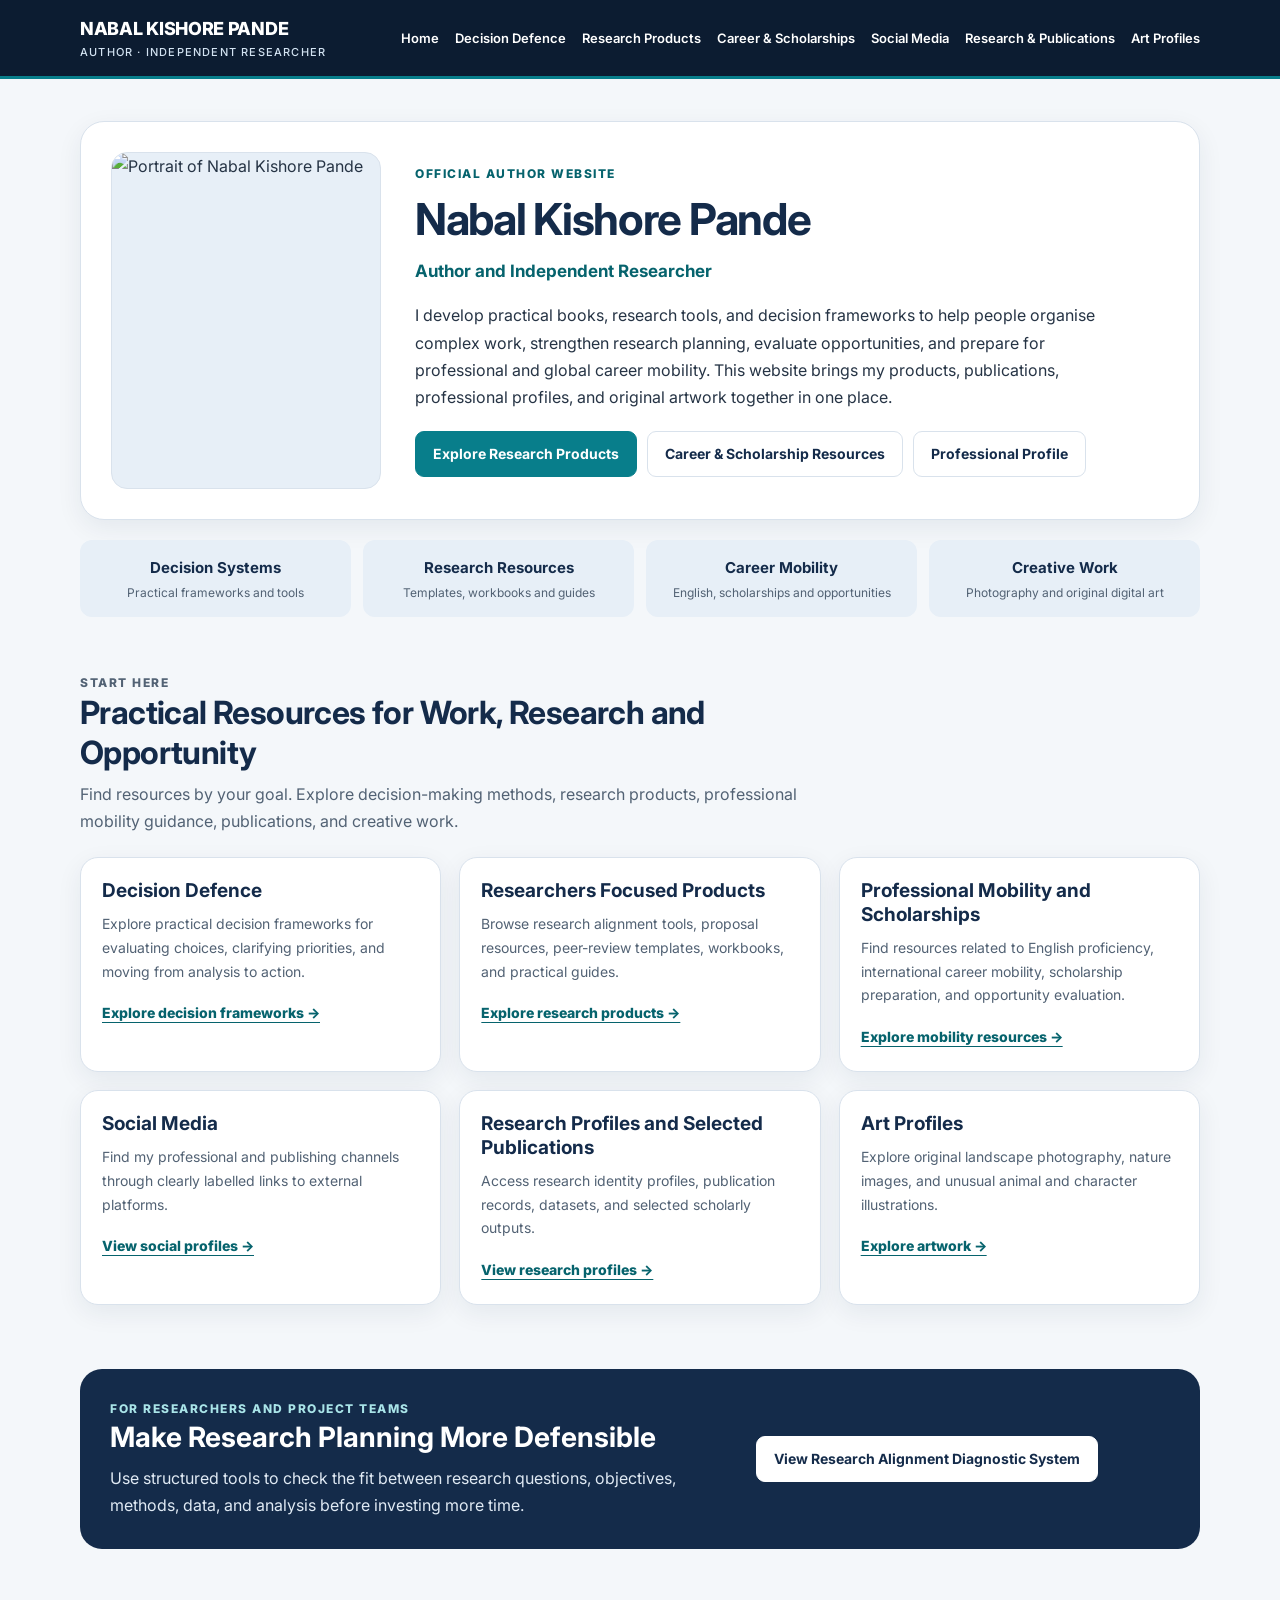
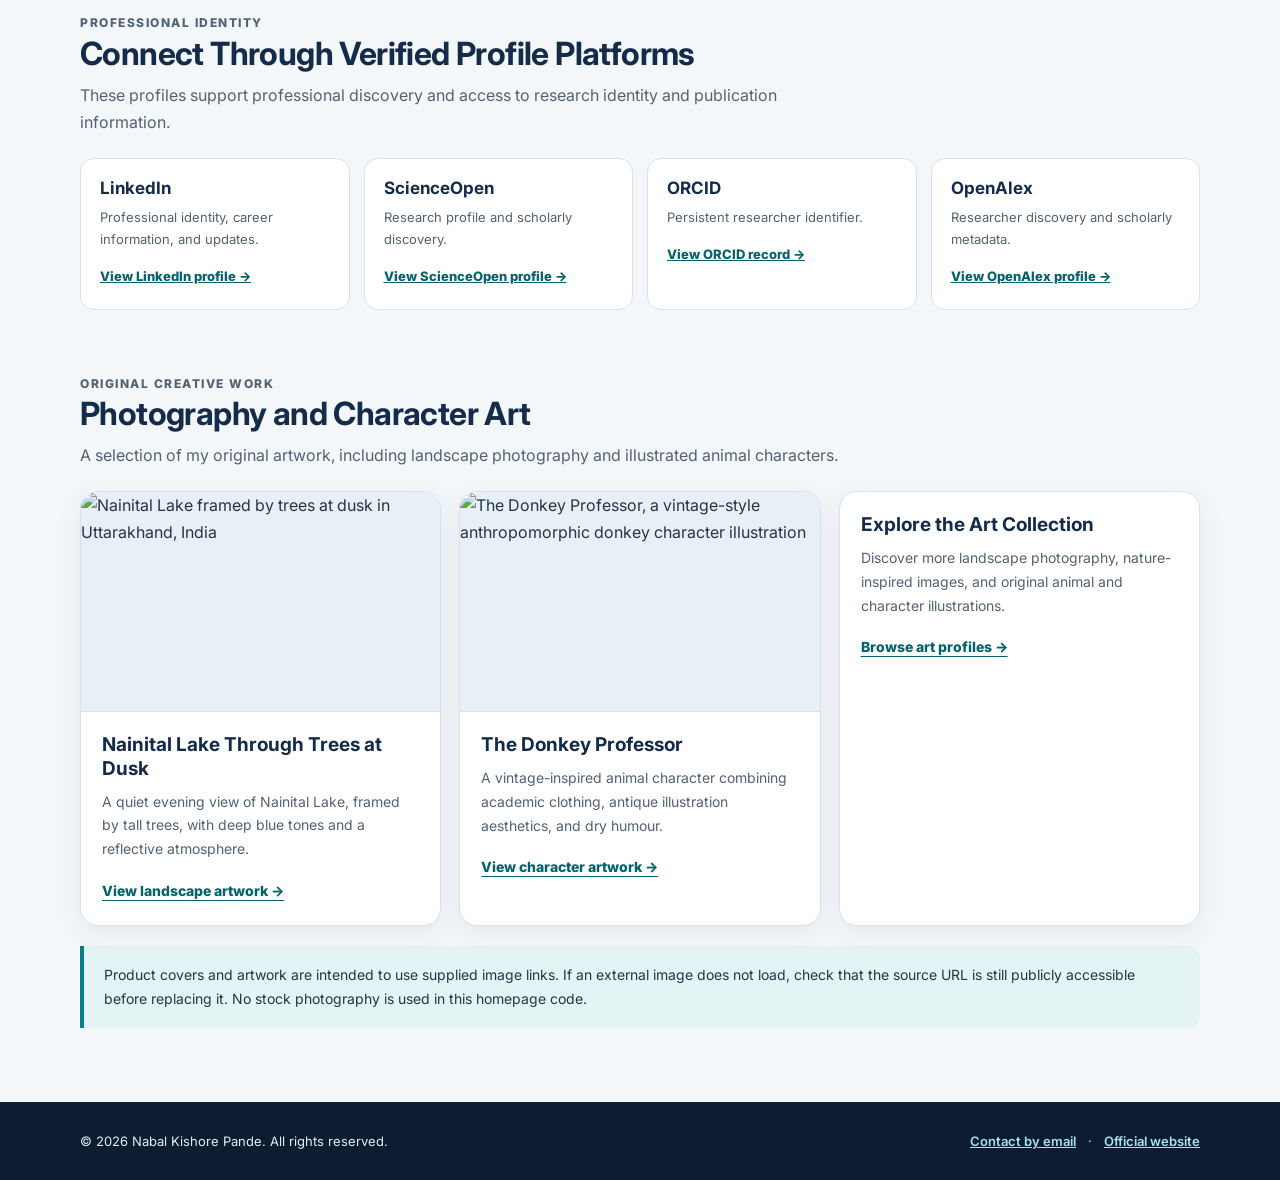
==== commit d9a07aca: "Revise index.html for SEO and layout improvements Updated the title and meta description for improve" ====
--- a/index.html
+++ b/index.html
@@ -5,21 +5,22 @@
   <meta charset="UTF-8">
   <meta name="viewport" content="width=device-width, initial-scale=1">
 
-  <title>English Test Preparation, Global Careers & Scholarships | Nabal Kishore Pande</title>
-  <meta name="description" content="Explore digital resources by Nabal Kishore Pande for English test readiness, international job interviews, and organised study-abroad scholarship applications.">
+  <title>Nabal Kishore Pande | Author, Research Tools & Professional Mobility</title>
+  <meta name="description" content="Explore Nabal Kishore Pande's practical books, research templates, decision-making systems, scholarship and professional mobility resources, research profiles, and original artwork.">
   <meta name="author" content="Nabal Kishore Pande">
   <meta name="robots" content="index, follow">
+  <link rel="canonical" href="https://nabalkishorepande.github.io/">
+
+  <meta property="og:type" content="website">
+  <meta property="og:title" content="Nabal Kishore Pande | Books, Research Tools & Professional Resources">
+  <meta property="og:description" content="Practical resources for better decisions, research execution, global career mobility, and creative exploration.">
+  <meta property="og:url" content="https://nabalkishorepande.github.io/">
+  <meta property="og:image" content="https://upload.wikimedia.org/wikipedia/commons/c/c2/Portrait_of_Nabal_Kishore_Pande.jpg">
   <meta name="theme-color" content="#142B4A">
 
-  <link rel="canonical" href="https://nabalkishorepande.github.io/professional-mobility/">
-  <link rel="stylesheet" href="/styles.css">
-
-  <meta property="og:type" content="website">
-  <meta property="og:site_name" content="Nabal Kishore Pande | Ideas Into Action">
-  <meta property="og:title" content="Professional Mobility, English Test Readiness & Scholarships">
-  <meta property="og:description" content="Practical digital resources for English proficiency, international job interviews, and study-abroad scholarship planning.">
-  <meta property="og:url" content="https://nabalkishorepande.github.io/professional-mobility/">
-  <meta name="twitter:card" content="summary">
+  <link rel="preconnect" href="https://fonts.googleapis.com">
+  <link rel="preconnect" href="https://fonts.gstatic.com" crossorigin>
+  <link href="https://fonts.googleapis.com/css2?family=Inter:wght@400;500;600;700;800&display=swap" rel="stylesheet">
 
   <style>
     :root {
@@ -34,42 +35,48 @@
       --border: #D9E2EC;
       --soft-blue: #E7EFF7;
       --soft-teal: #E4F3F4;
+      --radius: 18px;
+      --shadow: 0 8px 26px rgba(20, 43, 74, 0.07);
     }
 
     * { box-sizing: border-box; }
 
     html {
       scroll-behavior: smooth;
-      scroll-padding-top: 24px;
+      scroll-padding-top: 90px;
     }
 
     body {
       margin: 0;
       background: var(--background);
       color: var(--text);
-      font-family: Inter, -apple-system, BlinkMacSystemFont, "Segoe UI", Arial, sans-serif;
+      font-family: Inter, Arial, sans-serif;
       font-size: 16px;
       line-height: 1.7;
     }
 
-    a {
-      color: var(--teal-dark);
-      text-underline-offset: 4px;
-    }
-
-    a:focus-visible {
+    img {
+      display: block;
+      max-width: 100%;
+    }
+
+    a { color: var(--teal-dark); }
+    a:hover { color: var(--navy); }
+
+    a:focus-visible,
+    button:focus-visible {
       outline: 3px solid #D58B20;
       outline-offset: 4px;
     }
 
     .container {
-      width: min(1120px, calc(100% - 32px));
+      width: min(1120px, calc(100% - 36px));
       margin-inline: auto;
     }
 
     .site-header {
       background: var(--navy-dark);
-      color: var(--white);
+      color: white;
       border-bottom: 3px solid var(--teal);
     }
 
@@ -78,253 +85,394 @@
       display: flex;
       align-items: center;
       justify-content: space-between;
-      flex-wrap: wrap;
-      gap: 16px 24px;
-      padding-block: 16px;
+      gap: 24px;
+      padding-block: 14px;
     }
 
     .brand {
-      color: var(--white);
+      color: white;
+      text-decoration: none;
+      font-size: 18px;
+      line-height: 1.3;
       font-weight: 800;
-      text-decoration: none;
+      letter-spacing: -0.3px;
+    }
+
+    .brand span {
+      display: block;
+      margin-top: 4px;
+      color: #D3E3F2;
+      font-size: 11px;
+      font-weight: 500;
+      letter-spacing: 1.2px;
+      text-transform: uppercase;
     }
 
     .nav {
       display: flex;
       flex-wrap: wrap;
-      gap: 8px 16px;
+      align-items: center;
+      gap: 5px 16px;
     }
 
     .nav a {
-      color: var(--white);
+      color: #FFFFFF;
+      text-decoration: none;
+      font-size: 13px;
+      font-weight: 600;
+      padding: 8px 0;
+    }
+
+    .nav a:hover { color: #A9E4E8; }
+
+    .hero {
+      padding: 42px 0 24px;
+    }
+
+    .profile-box {
+      display: grid;
+      grid-template-columns: 270px minmax(0, 1fr);
+      gap: 34px;
+      align-items: center;
+      background: var(--white);
+      border: 1px solid var(--border);
+      border-radius: 24px;
+      padding: 30px;
+      box-shadow: var(--shadow);
+    }
+
+    .portrait-wrap {
+      overflow: hidden;
+      border-radius: 16px;
+      background: var(--soft-blue);
+      border: 1px solid var(--border);
+    }
+
+    .portrait {
+      width: 100%;
+      aspect-ratio: 4 / 5;
+      object-fit: cover;
+      object-position: center top;
+    }
+
+    .eyebrow {
+      color: var(--teal-dark);
+      font-size: 12px;
+      font-weight: 800;
+      letter-spacing: 1.5px;
+      text-transform: uppercase;
+      margin: 0 0 8px;
+    }
+
+    h1, h2, h3 { color: var(--navy); line-height: 1.25; }
+
+    h1 {
+      font-size: clamp(30px, 4.5vw, 44px);
+      letter-spacing: -1.3px;
+      margin: 0 0 10px;
+    }
+
+    .role {
+      margin: 0 0 16px;
+      color: var(--teal-dark);
+      font-size: 17px;
+      font-weight: 700;
+    }
+
+    .bio {
+      margin: 0 0 18px;
+      max-width: 680px;
+    }
+
+    .profile-links {
+      display: flex;
+      flex-wrap: wrap;
+      gap: 10px;
+      margin-top: 20px;
+    }
+
+    .button {
+      display: inline-flex;
+      min-height: 44px;
+      align-items: center;
+      justify-content: center;
+      padding: 10px 17px;
+      border: 1px solid var(--teal);
+      border-radius: 9px;
+      background: var(--teal);
+      color: white;
+      text-align: center;
       text-decoration: none;
       font-size: 14px;
-      font-weight: 600;
-    }
-
-    .nav a:hover { color: #A9E4E8; }
-
-    .hero {
-      background: linear-gradient(135deg, var(--navy-dark), var(--navy));
-      color: var(--white);
-      padding: 56px 0;
-    }
-
-    .eyebrow {
-      color: #A9E4E8;
-      font-size: 12px;
-      font-weight: 800;
-      letter-spacing: 1.4px;
-      text-transform: uppercase;
-      margin: 0 0 12px;
-    }
-
-    h1, h2, h3 {
-      line-height: 1.25;
-      overflow-wrap: anywhere;
-    }
-
-    h1 {
-      max-width: 900px;
-      font-size: clamp(32px, 5vw, 48px);
-      margin: 0 0 16px;
-      letter-spacing: -0.8px;
-    }
-
-    h2 {
-      color: var(--navy);
-      font-size: clamp(25px, 3vw, 32px);
-      margin: 0 0 12px;
-    }
-
-    h3 {
-      color: var(--navy);
-      font-size: 20px;
-      margin: 0 0 12px;
-    }
-
-    .hero p {
-      max-width: 800px;
-      color: #EAF2F8;
-      margin: 0 0 16px;
-    }
-
-    .hero-links {
-      display: flex;
-      flex-wrap: wrap;
-      gap: 12px;
-      margin-top: 24px;
-    }
-
-    .button {
-      display: inline-flex;
-      align-items: center;
-      justify-content: center;
-      min-height: 44px;
-      padding: 11px 17px;
-      border: 1px solid var(--teal);
-      border-radius: 8px;
-      background: var(--teal);
-      color: var(--white);
-      font-weight: 750;
-      text-align: center;
-      text-decoration: none;
+      font-weight: 700;
+      transition: background 0.2s ease, transform 0.2s ease;
     }
 
     .button:hover {
       background: var(--teal-dark);
-      color: var(--white);
-    }
-
-    .button-light {
-      background: var(--white);
-      border-color: var(--white);
+      color: white;
+      transform: translateY(-1px);
+    }
+
+    .button-secondary {
+      background: white;
       color: var(--navy);
-    }
-
-    .button-light:hover {
+      border-color: var(--border);
+    }
+
+    .button-secondary:hover {
       background: var(--soft-blue);
       color: var(--navy);
     }
 
-    .section { padding: 42px 0; }
-    .section-soft { background: #EAF0F6; }
-
-    .section-intro {
-      max-width: 820px;
+    .trust-strip {
+      display: grid;
+      grid-template-columns: repeat(4, minmax(0, 1fr));
+      gap: 12px;
+      margin-top: 20px;
+    }
+
+    .trust-item {
+      background: var(--soft-blue);
+      border-radius: 12px;
+      padding: 15px;
+      text-align: center;
+    }
+
+    .trust-item strong {
+      display: block;
+      color: var(--navy);
+      font-size: 15px;
+    }
+
+    .trust-item span {
+      display: block;
       color: var(--muted);
-      margin: 0 0 24px;
+      font-size: 12px;
+      line-height: 1.5;
+      margin-top: 3px;
+    }
+
+    main { padding-bottom: 42px; }
+
+    .section {
+      padding: 32px 0;
+    }
+
+    .section-heading {
+      max-width: 760px;
+      margin-bottom: 22px;
+    }
+
+    .section-heading h2 {
+      font-size: clamp(25px, 3vw, 32px);
+      letter-spacing: -0.6px;
+      margin: 0 0 8px;
+    }
+
+    .section-heading p {
+      color: var(--muted);
+      margin: 0;
     }
 
     .grid {
       display: grid;
       grid-template-columns: repeat(3, minmax(0, 1fr));
-      gap: 20px;
-      align-items: stretch;
+      gap: 18px;
     }
 
     .card {
-      display: flex;
-      flex-direction: column;
       min-width: 0;
+      overflow: hidden;
       background: var(--white);
       border: 1px solid var(--border);
+      border-radius: var(--radius);
+      box-shadow: var(--shadow);
+    }
+
+    .card-image {
+      width: 100%;
+      height: 205px;
+      object-fit: cover;
+      background: var(--soft-blue);
+      border-bottom: 1px solid var(--border);
+    }
+
+    .card-body { padding: 21px; }
+
+    .card h3 {
+      margin: 0 0 9px;
+      font-size: 19px;
+    }
+
+    .card p {
+      color: var(--muted);
+      font-size: 14px;
+      margin: 0 0 16px;
+    }
+
+    .text-link {
+      font-size: 14px;
+      font-weight: 800;
+      text-decoration-thickness: 1px;
+      text-underline-offset: 4px;
+    }
+
+    .feature-band {
+      background: var(--navy);
+      color: white;
+      border-radius: 22px;
+      padding: 30px;
+      display: grid;
+      grid-template-columns: 1.5fr 1fr;
+      align-items: center;
+      gap: 24px;
+    }
+
+    .feature-band h2 {
+      color: white;
+      font-size: 28px;
+      margin: 0 0 10px;
+    }
+
+    .feature-band p {
+      color: #E0EAF4;
+      margin: 0;
+    }
+
+    .feature-band .button {
+      justify-self: start;
+      background: white;
+      color: var(--navy);
+      border-color: white;
+    }
+
+    .feature-band .button:hover {
+      background: #E8F4F5;
+    }
+
+    .profile-grid {
+      display: grid;
+      grid-template-columns: repeat(4, minmax(0, 1fr));
+      gap: 14px;
+    }
+
+    .profile-card {
+      background: white;
+      border: 1px solid var(--border);
       border-radius: 14px;
-      padding: 24px;
-      box-shadow: 0 6px 20px rgba(20, 43, 74, 0.06);
-    }
-
-    .category {
-      color: var(--teal-dark);
-      font-size: 12px;
+      padding: 19px;
+    }
+
+    .profile-card h3 {
+      margin: 0 0 7px;
+      font-size: 17px;
+    }
+
+    .profile-card p {
+      margin: 0 0 12px;
+      color: var(--muted);
+      font-size: 13px;
+    }
+
+    .profile-card a {
+      font-size: 13px;
       font-weight: 800;
-      letter-spacing: 0.8px;
-      text-transform: uppercase;
-      margin: 0 0 10px;
-    }
-
-    .card p { color: var(--muted); }
-
-    .card .button {
-      width: 100%;
-      margin-top: auto;
-    }
-
-    .feature-band {
+    }
+
+    .art-card .card-image {
+      height: 220px;
+      object-fit: cover;
+    }
+
+    .note {
+      margin-top: 20px;
+      padding: 17px 20px;
+      border-left: 4px solid var(--teal);
       background: var(--soft-teal);
-      border-left: 4px solid var(--teal);
       border-radius: 0 12px 12px 0;
-      padding: 22px;
-      margin-top: 24px;
-    }
-
-    .feature-band h3 { margin-bottom: 8px; }
-    .feature-band p { margin-bottom: 0; }
-
-    .steps {
-      display: grid;
-      grid-template-columns: repeat(3, minmax(0, 1fr));
-      gap: 18px;
-      margin-top: 24px;
-    }
-
-    .step {
-      background: var(--white);
-      border: 1px solid var(--border);
-      border-radius: 12px;
-      padding: 22px;
-    }
-
-    .step-number {
-      display: inline-flex;
-      width: 36px;
-      height: 36px;
+      color: var(--text);
+      font-size: 14px;
+    }
+
+    .site-footer {
+      padding: 28px 0;
+      background: var(--navy-dark);
+      color: #E4EDF7;
+    }
+
+    .footer-inner {
+      display: flex;
+      flex-wrap: wrap;
+      justify-content: space-between;
       align-items: center;
-      justify-content: center;
-      border-radius: 50%;
-      background: var(--navy);
-      color: var(--white);
-      font-weight: 800;
-      margin-bottom: 12px;
-    }
-
-    .platform-box {
-      background: var(--white);
-      border: 1px solid var(--border);
-      border-radius: 12px;
-      padding: 24px;
-    }
-
-    .platform-box p { color: var(--muted); }
-
-    .footer {
-      background: var(--navy-dark);
-      color: #EAF0F6;
-      padding: 28px 0;
-    }
-
-    .footer a { color: #A9E4E8; }
-    .footer p { margin: 6px 0; }
-
-    @media (max-width: 900px) {
-      .grid, .steps { grid-template-columns: 1fr 1fr; }
-    }
-
-    @media (max-width: 620px) {
-      .header-inner { align-items: flex-start; }
-      .nav { gap: 10px 14px; }
-      .hero { padding: 40px 0; }
-      .section { padding: 32px 0; }
-      .grid, .steps { grid-template-columns: 1fr; }
-      .hero-links { align-items: stretch; flex-direction: column; }
+      gap: 14px 24px;
+    }
+
+    .site-footer p {
+      margin: 0;
+      font-size: 13px;
+    }
+
+    .site-footer a {
+      color: #A9E4E8;
+      font-weight: 600;
+    }
+
+    @media (max-width: 850px) {
+      .header-inner {
+        align-items: flex-start;
+        flex-direction: column;
+        gap: 12px;
+      }
+
+      .nav { gap: 8px 15px; }
+      .profile-box { grid-template-columns: 220px minmax(0, 1fr); gap: 24px; }
+      .grid { grid-template-columns: repeat(2, minmax(0, 1fr)); }
+      .profile-grid { grid-template-columns: repeat(2, minmax(0, 1fr)); }
+    }
+
+    @media (max-width: 600px) {
+      .container { width: min(100% - 24px, 1120px); }
+      .header-inner { padding-block: 16px; }
+      .nav { display: grid; grid-template-columns: repeat(2, minmax(0, 1fr)); width: 100%; }
+      .nav a { padding: 7px 0; font-size: 13px; }
+      .hero { padding-top: 20px; }
+      .profile-box { grid-template-columns: 1fr; padding: 18px; gap: 20px; }
+      .portrait-wrap { max-width: 260px; }
+      .portrait { aspect-ratio: 4 / 4.5; }
+      h1 { font-size: 32px; }
+      .trust-strip { grid-template-columns: repeat(2, minmax(0, 1fr)); }
+      .grid, .profile-grid { grid-template-columns: 1fr; }
+      .card-image { height: 220px; }
+      .feature-band { grid-template-columns: 1fr; padding: 23px; }
+      .section { padding: 24px 0; }
+      .footer-inner { align-items: flex-start; flex-direction: column; }
     }
 
     @media (prefers-reduced-motion: reduce) {
       html { scroll-behavior: auto; }
+      *, *::before, *::after {
+        transition-duration: 0.01ms !important;
+        animation-duration: 0.01ms !important;
+      }
     }
   </style>
 
   <script type="application/ld+json">
   {
     "@context": "https://schema.org",
-    "@type": "CollectionPage",
-    "name": "Professional Mobility and Scholarships",
-    "url": "https://nabalkishorepande.github.io/professional-mobility/",
-    "description": "Digital resources for English test readiness, international job interviews, and scholarship application planning.",
-    "author": {
-      "@type": "Person",
-      "name": "Nabal Kishore Pande",
-      "url": "https://nabalkishorepande.github.io/",
-      "sameAs": [
-        "https://orcid.org/0009-0007-3325-9966",
-        "https://www.linkedin.com/in/nabal-kishore-pande/"
-      ]
-    },
-    "isPartOf": {
-      "@type": "WebSite",
-      "name": "Nabal Kishore Pande — Ideas Into Action",
-      "url": "https://nabalkishorepande.github.io/"
-    }
+    "@type": "Person",
+    "name": "Nabal Kishore Pande",
+    "url": "https://nabalkishorepande.github.io/",
+    "image": "https://upload.wikimedia.org/wikipedia/commons/c/c2/Portrait_of_Nabal_Kishore_Pande.jpg",
+    "jobTitle": "Independent Researcher and Author",
+    "sameAs": [
+      "https://www.linkedin.com/in/nabal-kishore-pande/",
+      "https://www.scienceopen.com/user/nabal-kishore-pande",
+      "https://orcid.org/0009-0007-3325-9966",
+      "https://openalex.org/authors/A5133520791"
+    ]
   }
   </script>
 </head>
@@ -332,166 +480,299 @@
 <body>
   <header class="site-header">
     <div class="container header-inner">
-      <a class="brand" href="/" aria-label="Nabal Kishore Pande official homepage">Nabal Kishore Pande</a>
+      <a class="brand" href="/" aria-label="Nabal Kishore Pande homepage">
+        NABAL KISHORE PANDE
+        <span>Author · Independent Researcher</span>
+      </a>
+
       <nav class="nav" aria-label="Main navigation">
         <a href="/">Home</a>
         <a href="/decision-defence/">Decision Defence</a>
-        <a href="/researcher-products/">Researcher Products</a>
-        <a href="/professional-mobility/" aria-current="page">Professional Mobility</a>
+        <a href="/researcher-products/">Research Products</a>
+        <a href="/professional-mobility/">Career & Scholarships</a>
         <a href="/social-media/">Social Media</a>
-        <a href="/research-profiles-publications/">Research Profiles</a>
+        <a href="/research-profiles-publications/">Research & Publications</a>
         <a href="/art-profiles/">Art Profiles</a>
       </nav>
     </div>
   </header>
 
+  <section class="hero">
+    <div class="container">
+      <div class="profile-box">
+        <div class="portrait-wrap">
+          <img
+            class="portrait"
+            src="https://upload.wikimedia.org/wikipedia/commons/c/c2/Portrait_of_Nabal_Kishore_Pande.jpg"
+            alt="Portrait of Nabal Kishore Pande"
+            fetchpriority="high"
+            onerror="this.onerror=null;this.src='https://www.wikidata.org/wiki/Special:FilePath/Portrait_of_Nabal_Kishore_Pande.jpg';"
+          >
+        </div>
+
+        <div>
+          <p class="eyebrow">Official Author Website</p>
+          <h1>Nabal Kishore Pande</h1>
+          <p class="role">Author and Independent Researcher</p>
+
+          <p class="bio">
+            I develop practical books, research tools, and decision frameworks
+            to help people organise complex work, strengthen research planning,
+            evaluate opportunities, and prepare for professional and global
+            career mobility. This website brings my products, publications,
+            professional profiles, and original artwork together in one place.
+          </p>
+
+          <div class="profile-links">
+            <a class="button" href="/researcher-products/">Explore Research Products</a>
+            <a class="button button-secondary" href="/professional-mobility/">Career & Scholarship Resources</a>
+            <a class="button button-secondary" href="https://www.linkedin.com/in/nabal-kishore-pande/" target="_blank" rel="noopener noreferrer">Professional Profile</a>
+          </div>
+        </div>
+      </div>
+
+      <div class="trust-strip" aria-label="Website focus areas">
+        <div class="trust-item">
+          <strong>Decision Systems</strong>
+          <span>Practical frameworks and tools</span>
+        </div>
+        <div class="trust-item">
+          <strong>Research Resources</strong>
+          <span>Templates, workbooks and guides</span>
+        </div>
+        <div class="trust-item">
+          <strong>Career Mobility</strong>
+          <span>English, scholarships and opportunities</span>
+        </div>
+        <div class="trust-item">
+          <strong>Creative Work</strong>
+          <span>Photography and original digital art</span>
+        </div>
+      </div>
+    </div>
+  </section>
+
   <main>
-    <section class="hero">
+    <section class="section">
       <div class="container">
-        <p class="eyebrow">English Readiness · Global Careers · Study Abroad</p>
-        <h1>Build English Readiness. Prepare for Global Careers. Organise Scholarship Applications.</h1>
-        <p>
-          Explore practical digital resources for English proficiency and cognitive
-          test readiness, international job interview communication, and structured
-          management of study-abroad scholarship applications.
-        </p>
-        <div class="hero-links">
-          <a class="button" href="#mobility-resources">Explore Digital Guides</a>
-          <a class="button button-light" href="https://payhip.com/frameworksandsystemsco" target="_blank" rel="noopener noreferrer">Visit the Digital Resource Store</a>
+        <div class="section-heading">
+          <p class="eyebrow">Start Here</p>
+          <h2>Practical Resources for Work, Research and Opportunity</h2>
+          <p>
+            Find resources by your goal. Explore decision-making methods,
+            research products, professional mobility guidance, publications,
+            and creative work.
+          </p>
+        </div>
+
+        <div class="grid">
+          <article class="card">
+            <div class="card-body">
+              <h3>Decision Defence</h3>
+              <p>
+                Explore practical decision frameworks for evaluating choices,
+                clarifying priorities, and moving from analysis to action.
+              </p>
+              <a class="text-link" href="/decision-defence/">Explore decision frameworks →</a>
+            </div>
+          </article>
+
+          <article class="card">
+            <div class="card-body">
+              <h3>Researchers Focused Products</h3>
+              <p>
+                Browse research alignment tools, proposal resources,
+                peer-review templates, workbooks, and practical guides.
+              </p>
+              <a class="text-link" href="/researcher-products/">Explore research products →</a>
+            </div>
+          </article>
+
+          <article class="card">
+            <div class="card-body">
+              <h3>Professional Mobility and Scholarships</h3>
+              <p>
+                Find resources related to English proficiency, international
+                career mobility, scholarship preparation, and opportunity evaluation.
+              </p>
+              <a class="text-link" href="/professional-mobility/">Explore mobility resources →</a>
+            </div>
+          </article>
+
+          <article class="card">
+            <div class="card-body">
+              <h3>Social Media</h3>
+              <p>
+                Find my professional and publishing channels through
+                clearly labelled links to external platforms.
+              </p>
+              <a class="text-link" href="/social-media/">View social profiles →</a>
+            </div>
+          </article>
+
+          <article class="card">
+            <div class="card-body">
+              <h3>Research Profiles and Selected Publications</h3>
+              <p>
+                Access research identity profiles, publication records,
+                datasets, and selected scholarly outputs.
+              </p>
+              <a class="text-link" href="/research-profiles-publications/">View research profiles →</a>
+            </div>
+          </article>
+
+          <article class="card">
+            <div class="card-body">
+              <h3>Art Profiles</h3>
+              <p>
+                Explore original landscape photography, nature images,
+                and unusual animal and character illustrations.
+              </p>
+              <a class="text-link" href="/art-profiles/">Explore artwork →</a>
+            </div>
+          </article>
         </div>
       </div>
     </section>
 
-    <section class="section" id="mobility-resources">
+    <section class="section">
       <div class="container">
-        <h2>Professional Mobility and Scholarship Resources</h2>
-        <p class="section-intro">
-          Choose a resource based on your current goal: English and cognitive
-          test preparation, international job interview performance, or scholarship
-          application planning. Product links lead to their respective platforms.
-          Cover images are omitted here until stable, permanent image URLs are available.
-        </p>
-
-        <div class="grid">
-          <article class="card">
-            <p class="category">English proficiency and test readiness</p>
-            <h3>Cognitive Test Readiness Framework</h3>
+        <div class="feature-band">
+          <div>
+            <p class="eyebrow" style="color:#A9E4E8">For Researchers and Project Teams</p>
+            <h2>Make Research Planning More Defensible</h2>
             <p>
-              A structured study resource for learners preparing for English
-              proficiency and related academic assessment pathways. Check the
-              product listing for the precise scope, format, and current availability.
+              Use structured tools to check the fit between research questions,
+              objectives, methods, data, and analysis before investing more time.
             </p>
-            <a class="button" href="https://play.google.com/store/books/info/name/ER_NABAL_KISHORE_PANDE?id=11vd6mqd80" target="_blank" rel="noopener noreferrer">
-              Find the Digital Book
-            </a>
-          </article>
-
-          <article class="card">
-            <p class="category">International job interview performance</p>
-            <h3>Interview Failure Due to English</h3>
-            <p>
-              A performance-English workbook for professionals preparing to
-              communicate clearly, organise answers under pressure, and practise
-              for international job interviews.
-            </p>
-            <a class="button" href="https://play.google.com/store/books/details/Kishore_Pande_Nabal_Interview_Failure_Due_to_Engli?id=N5KaEQAAQBAJ" target="_blank" rel="noopener noreferrer">
-              View the Digital Book
-            </a>
-          </article>
-
-          <article class="card">
-            <p class="category">Study abroad and scholarship planning</p>
-            <h3>Study Abroad Scholarship Application Guide: Fully Funded Command Centre</h3>
-            <p>
-              A practical guide for organising scholarship research, checking
-              eligibility, estimating funding gaps, preparing documents, comparing
-              options, and tracking application deadlines.
-            </p>
-            <a class="button" href="https://payhip.com/b/kjadf" target="_blank" rel="noopener noreferrer">
-              View the Scholarship Guide
-            </a>
-          </article>
-        </div>
-
-        <div class="feature-band">
-          <h3>Choose a resource that matches your next step</h3>
-          <p>
-            For test preparation, check the assessment and preparation requirements.
-            For interviews, focus on structured answers and communication practice.
-            For scholarships, verify eligibility, funding conditions, official
-            deadlines, and required documents before applying.
-          </p>
+          </div>
+          <a class="button" href="https://researchsystems.gumroad.com/l/research-alignment-diagnostic" target="_blank" rel="noopener noreferrer">
+            View Research Alignment Diagnostic System
+          </a>
         </div>
       </div>
     </section>
 
-    <section class="section section-soft">
+    <section class="section">
       <div class="container">
-        <h2>A Practical Pathway to Global Mobility</h2>
-        <p class="section-intro">
-          These resources support preparation and organisation; they do not
-          guarantee test scores, job offers, university admission, or scholarships.
-        </p>
-
-        <div class="steps">
-          <article class="step">
-            <span class="step-number">1</span>
-            <h3>Assess your requirements</h3>
-            <p>Identify the test, role, institution, or funding opportunity and check its official requirements.</p>
-          </article>
-          <article class="step">
-            <span class="step-number">2</span>
-            <h3>Practise systematically</h3>
-            <p>Build a repeatable preparation routine for language assessments, interviews, or application materials.</p>
-          </article>
-          <article class="step">
-            <span class="step-number">3</span>
-            <h3>Manage applications</h3>
-            <p>Track eligibility, costs, documents, and deadlines using the relevant official provider's information.</p>
-          </article>
+        <div class="section-heading">
+          <p class="eyebrow">Professional Identity</p>
+          <h2>Connect Through Verified Profile Platforms</h2>
+          <p>
+            These profiles support professional discovery and access to research
+            identity and publication information.
+          </p>
+        </div>
+
+        <div class="profile-grid">
+          <div class="profile-card">
+            <h3>LinkedIn</h3>
+            <p>Professional identity, career information, and updates.</p>
+            <a href="https://www.linkedin.com/in/nabal-kishore-pande/" target="_blank" rel="noopener noreferrer">View LinkedIn profile →</a>
+          </div>
+
+          <div class="profile-card">
+            <h3>ScienceOpen</h3>
+            <p>Research profile and scholarly discovery.</p>
+            <a href="https://www.scienceopen.com/user/nabal-kishore-pande" target="_blank" rel="noopener noreferrer">View ScienceOpen profile →</a>
+          </div>
+
+          <div class="profile-card">
+            <h3>ORCID</h3>
+            <p>Persistent researcher identifier.</p>
+            <a href="https://orcid.org/0009-0007-3325-9966" target="_blank" rel="noopener noreferrer">View ORCID record →</a>
+          </div>
+
+          <div class="profile-card">
+            <h3>OpenAlex</h3>
+            <p>Researcher discovery and scholarly metadata.</p>
+            <a href="https://openalex.org/authors/A5133520791" target="_blank" rel="noopener noreferrer">View OpenAlex profile →</a>
+          </div>
         </div>
       </div>
     </section>
 
     <section class="section">
       <div class="container">
-        <h2>Explore More Digital Resources</h2>
-        <div class="platform-box">
-          <h3>Frameworks &amp; Systems</h3>
+        <div class="section-heading">
+          <p class="eyebrow">Original Creative Work</p>
+          <h2>Photography and Character Art</h2>
           <p>
-            Explore additional digital resources for research, decision-making,
-            professional development, and study-abroad planning.
+            A selection of my original artwork, including landscape photography
+            and illustrated animal characters.
           </p>
-          <a class="button" href="https://payhip.com/frameworksandsystemsco" target="_blank" rel="noopener noreferrer">
-            Visit Frameworks &amp; Systems
-          </a>
-        </div>
-
-        <div class="feature-band">
-          <h3>Verify requirements before you apply</h3>
-          <p>
-            Test formats, scholarship criteria, funding terms, eligibility rules,
-            and deadlines can change. Consult the official test provider, employer,
-            university, or funding body before making decisions.
-          </p>
+        </div>
+
+        <div class="grid">
+          <article class="card art-card">
+            <img
+              class="card-image"
+              src="https://images.fineartamerica.com/images/artworkimages/mediumlarge/3/nainital-lake-through-trees-at-dusk-nabal-kishore-pande.jpg"
+              alt="Nainital Lake framed by trees at dusk in Uttarakhand, India"
+              loading="lazy"
+            >
+            <div class="card-body">
+              <h3>Nainital Lake Through Trees at Dusk</h3>
+              <p>
+                A quiet evening view of Nainital Lake, framed by tall trees,
+                with deep blue tones and a reflective atmosphere.
+              </p>
+              <a class="text-link" href="https://fineartamerica.com/featured/nainital-lake-through-trees-at-dusk-nabal-kishore-pande.html" target="_blank" rel="noopener noreferrer">View landscape artwork →</a>
+            </div>
+          </article>
+
+          <article class="card art-card">
+            <img
+              class="card-image"
+              src="https://images.fineartamerica.com/images/artworkimages/mediumlarge/3/the-donkey-professor-vintage-anthropomorphic-animal-art-nabal-kishore-pande.jpg"
+              alt="The Donkey Professor, a vintage-style anthropomorphic donkey character illustration"
+              loading="lazy"
+            >
+            <div class="card-body">
+              <h3>The Donkey Professor</h3>
+              <p>
+                A vintage-inspired animal character combining academic
+                clothing, antique illustration aesthetics, and dry humour.
+              </p>
+              <a class="text-link" href="https://fineartamerica.com/featured/the-donkey-professor-vintage-anthropomorphic-animal-art-nabal-kishore-pande.html" target="_blank" rel="noopener noreferrer">View character artwork →</a>
+            </div>
+          </article>
+
+          <article class="card">
+            <div class="card-body">
+              <h3>Explore the Art Collection</h3>
+              <p>
+                Discover more landscape photography, nature-inspired images,
+                and original animal and character illustrations.
+              </p>
+              <a class="text-link" href="/art-profiles/">Browse art profiles →</a>
+            </div>
+          </article>
+        </div>
+
+        <div class="note">
+          Product covers and artwork are intended to use supplied image links.
+          If an external image does not load, check that the source URL is still
+          publicly accessible before replacing it. No stock photography is used
+          in this homepage code.
         </div>
       </div>
     </section>
   </main>
 
-  <footer class="footer">
-    <div class="container">
-      <p><strong>Nabal Kishore Pande</strong> · Professional Mobility and Scholarships</p>
+  <footer class="site-footer">
+    <div class="container footer-inner">
+      <p>© <span id="year">2026</span> Nabal Kishore Pande. All rights reserved.</p>
       <p>
-        <a href="/">Home</a> ·
-        <a href="/decision-defence/">Decision Defence</a> ·
-        <a href="/researcher-products/">Researcher Products</a> ·
-        <a href="/research-profiles-publications/">Research Profiles</a> ·
-        <a href="/art-profiles/">Art Profiles</a>
+        <a href="mailto:ernawal67@gmail.com">Contact by email</a>
+        &nbsp; · &nbsp;
+        <a href="https://nabalkishorepande.github.io/">Official website</a>
       </p>
-      <p><a href="mailto:ernawal67@gmail.com">Contact by email</a></p>
-      <p>Product details, availability, and prices are controlled by the respective platforms.</p>
     </div>
   </footer>
+
+  <script>
+    document.getElementById("year").textContent = new Date().getFullYear();
+  </script>
 </body>
 </html>
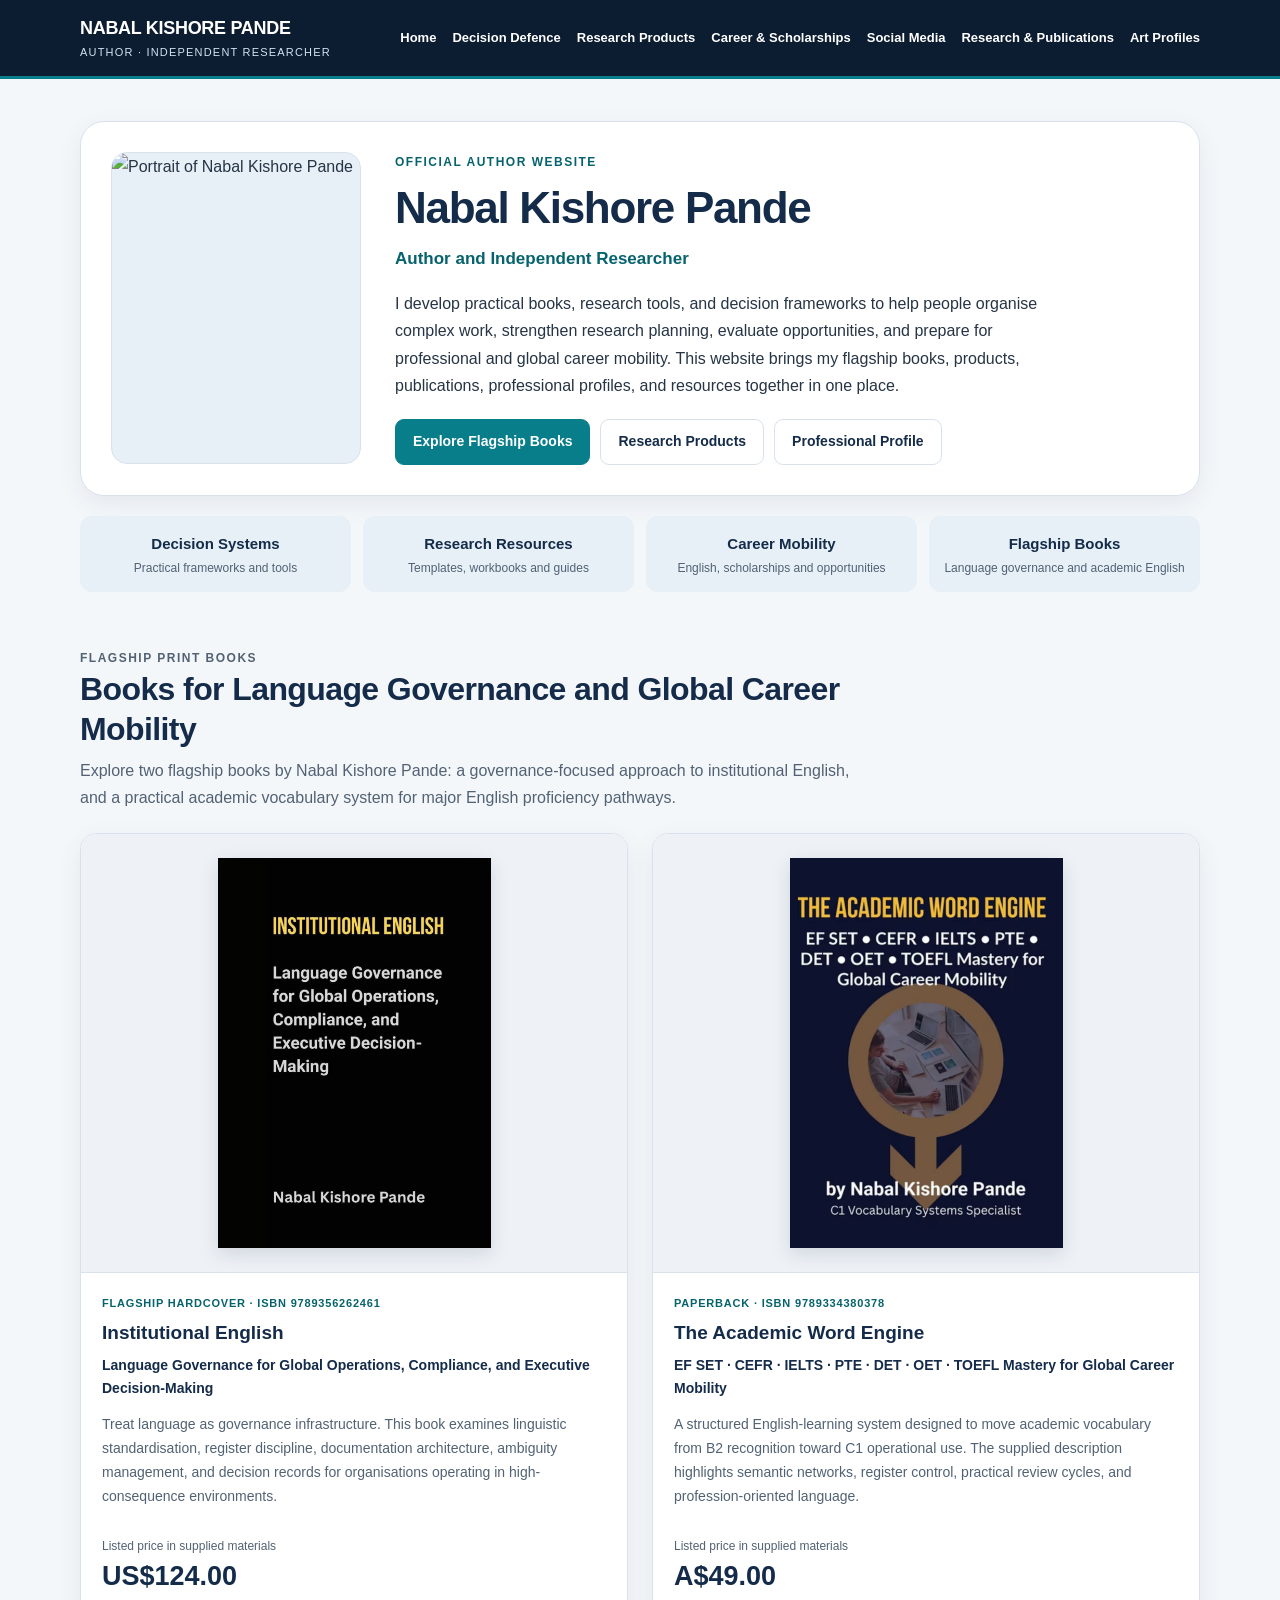
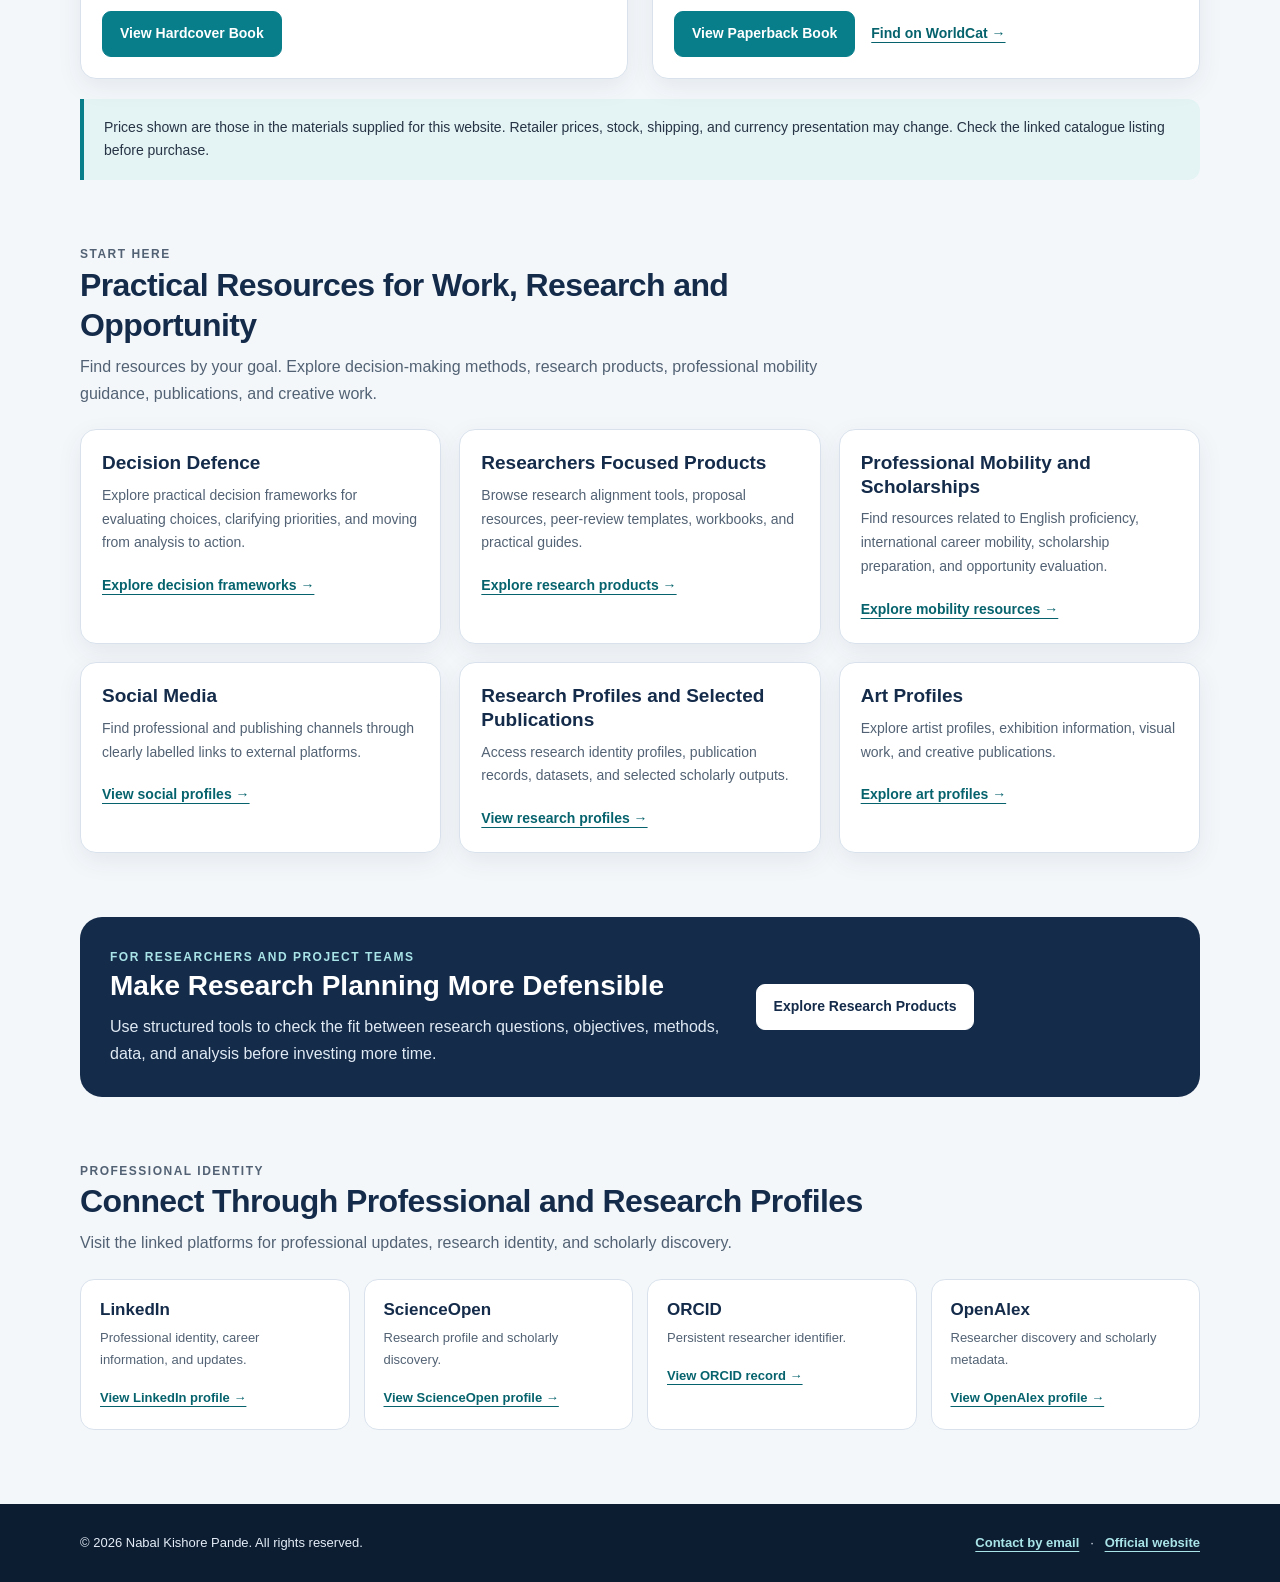
==== commit 499def92: "Replace homepage artwork section with flagship print books Updated title and meta description for SE" ====
--- a/index.html
+++ b/index.html
@@ -5,22 +5,18 @@
   <meta charset="UTF-8">
   <meta name="viewport" content="width=device-width, initial-scale=1">
 
-  <title>Nabal Kishore Pande | Author, Research Tools & Professional Mobility</title>
-  <meta name="description" content="Explore Nabal Kishore Pande's practical books, research templates, decision-making systems, scholarship and professional mobility resources, research profiles, and original artwork.">
+  <title>Nabal Kishore Pande | Flagship Books, Research Tools & Professional Resources</title>
+  <meta name="description" content="Explore Nabal Kishore Pande's flagship books: Institutional English on language governance and The Academic Word Engine for EF SET, CEFR, IELTS, PTE, DET, OET and TOEFL. Discover research tools and professional resources.">
   <meta name="author" content="Nabal Kishore Pande">
   <meta name="robots" content="index, follow">
   <link rel="canonical" href="https://nabalkishorepande.github.io/">
+  <meta name="theme-color" content="#142B4A">
 
   <meta property="og:type" content="website">
-  <meta property="og:title" content="Nabal Kishore Pande | Books, Research Tools & Professional Resources">
-  <meta property="og:description" content="Practical resources for better decisions, research execution, global career mobility, and creative exploration.">
+  <meta property="og:title" content="Flagship Books | Nabal Kishore Pande">
+  <meta property="og:description" content="Discover Institutional English and The Academic Word Engine, with book covers, listed prices, and catalogue links.">
   <meta property="og:url" content="https://nabalkishorepande.github.io/">
   <meta property="og:image" content="https://upload.wikimedia.org/wikipedia/commons/c/c2/Portrait_of_Nabal_Kishore_Pande.jpg">
-  <meta name="theme-color" content="#142B4A">
-
-  <link rel="preconnect" href="https://fonts.googleapis.com">
-  <link rel="preconnect" href="https://fonts.gstatic.com" crossorigin>
-  <link href="https://fonts.googleapis.com/css2?family=Inter:wght@400;500;600;700;800&display=swap" rel="stylesheet">
 
   <style>
     :root {
@@ -35,22 +31,25 @@
       --border: #D9E2EC;
       --soft-blue: #E7EFF7;
       --soft-teal: #E4F3F4;
-      --radius: 18px;
+      --radius: 16px;
       --shadow: 0 8px 26px rgba(20, 43, 74, 0.07);
     }
 
-    * { box-sizing: border-box; }
+    * {
+      box-sizing: border-box;
+    }
 
     html {
       scroll-behavior: smooth;
-      scroll-padding-top: 90px;
+      scroll-padding-top: 24px;
     }
 
     body {
       margin: 0;
       background: var(--background);
       color: var(--text);
-      font-family: Inter, Arial, sans-serif;
+      font-family: Inter, -apple-system, BlinkMacSystemFont, "Segoe UI",
+        Roboto, Arial, sans-serif;
       font-size: 16px;
       line-height: 1.7;
     }
@@ -60,11 +59,16 @@
       max-width: 100%;
     }
 
-    a { color: var(--teal-dark); }
-    a:hover { color: var(--navy); }
-
-    a:focus-visible,
-    button:focus-visible {
+    a {
+      color: var(--teal-dark);
+      text-underline-offset: 4px;
+    }
+
+    a:hover {
+      color: var(--navy);
+    }
+
+    a:focus-visible {
       outline: 3px solid #D58B20;
       outline-offset: 4px;
     }
@@ -76,7 +80,7 @@
 
     .site-header {
       background: var(--navy-dark);
-      color: white;
+      color: var(--white);
       border-bottom: 3px solid var(--teal);
     }
 
@@ -90,7 +94,7 @@
     }
 
     .brand {
-      color: white;
+      color: var(--white);
       text-decoration: none;
       font-size: 18px;
       line-height: 1.3;
@@ -116,14 +120,16 @@
     }
 
     .nav a {
-      color: #FFFFFF;
+      color: var(--white);
       text-decoration: none;
       font-size: 13px;
       font-weight: 600;
       padding: 8px 0;
     }
 
-    .nav a:hover { color: #A9E4E8; }
+    .nav a:hover {
+      color: #A9E4E8;
+    }
 
     .hero {
       padding: 42px 0 24px;
@@ -131,13 +137,13 @@
 
     .profile-box {
       display: grid;
-      grid-template-columns: 270px minmax(0, 1fr);
+      grid-template-columns: 250px minmax(0, 1fr);
       gap: 34px;
       align-items: center;
+      padding: 30px;
       background: var(--white);
       border: 1px solid var(--border);
       border-radius: 24px;
-      padding: 30px;
       box-shadow: var(--shadow);
     }
 
@@ -164,7 +170,10 @@
       margin: 0 0 8px;
     }
 
-    h1, h2, h3 { color: var(--navy); line-height: 1.25; }
+    h1, h2, h3 {
+      color: var(--navy);
+      line-height: 1.25;
+    }
 
     h1 {
       font-size: clamp(30px, 4.5vw, 44px);
@@ -200,7 +209,7 @@
       border: 1px solid var(--teal);
       border-radius: 9px;
       background: var(--teal);
-      color: white;
+      color: var(--white);
       text-align: center;
       text-decoration: none;
       font-size: 14px;
@@ -210,12 +219,12 @@
 
     .button:hover {
       background: var(--teal-dark);
-      color: white;
+      color: var(--white);
       transform: translateY(-1px);
     }
 
     .button-secondary {
-      background: white;
+      background: var(--white);
       color: var(--navy);
       border-color: var(--border);
     }
@@ -253,14 +262,16 @@
       margin-top: 3px;
     }
 
-    main { padding-bottom: 42px; }
+    main {
+      padding-bottom: 42px;
+    }
 
     .section {
       padding: 32px 0;
     }
 
     .section-heading {
-      max-width: 760px;
+      max-width: 790px;
       margin-bottom: 22px;
     }
 
@@ -290,15 +301,9 @@
       box-shadow: var(--shadow);
     }
 
-    .card-image {
-      width: 100%;
-      height: 205px;
-      object-fit: cover;
-      background: var(--soft-blue);
-      border-bottom: 1px solid var(--border);
-    }
-
-    .card-body { padding: 21px; }
+    .card-body {
+      padding: 21px;
+    }
 
     .card h3 {
       margin: 0 0 9px;
@@ -314,13 +319,92 @@
     .text-link {
       font-size: 14px;
       font-weight: 800;
-      text-decoration-thickness: 1px;
       text-underline-offset: 4px;
+    }
+
+    .book-grid {
+      display: grid;
+      grid-template-columns: repeat(2, minmax(0, 1fr));
+      gap: 24px;
+      align-items: stretch;
+    }
+
+    .book-card {
+      display: flex;
+      flex-direction: column;
+      min-width: 0;
+    }
+
+    .book-cover-link {
+      display: block;
+      padding: 24px;
+      background: #EEF2F7;
+      border-bottom: 1px solid var(--border);
+      text-align: center;
+    }
+
+    .book-cover {
+      width: auto;
+      max-width: 100%;
+      height: 390px;
+      margin: 0 auto;
+      object-fit: contain;
+      background: var(--white);
+      box-shadow: 0 6px 18px rgba(12, 28, 49, 0.13);
+    }
+
+    .book-card .card-body {
+      display: flex;
+      flex-direction: column;
+      align-items: flex-start;
+      flex: 1;
+    }
+
+    .book-format {
+      color: var(--teal-dark) !important;
+      font-size: 11px !important;
+      font-weight: 800;
+      letter-spacing: 0.8px;
+      text-transform: uppercase;
+      margin: 0 0 8px !important;
+    }
+
+    .book-subtitle {
+      color: var(--navy) !important;
+      font-weight: 650;
+      margin-bottom: 12px !important;
+    }
+
+    .book-price {
+      display: flex;
+      flex-direction: column;
+      gap: 2px;
+      margin-top: auto !important;
+      margin-bottom: 17px !important;
+      padding-top: 12px;
+    }
+
+    .price-label {
+      color: var(--muted);
+      font-size: 12px;
+    }
+
+    .book-price strong {
+      color: var(--navy);
+      font-size: 27px;
+      line-height: 1.3;
+    }
+
+    .book-links {
+      display: flex;
+      flex-wrap: wrap;
+      align-items: center;
+      gap: 12px 16px;
     }
 
     .feature-band {
       background: var(--navy);
-      color: white;
+      color: var(--white);
       border-radius: 22px;
       padding: 30px;
       display: grid;
@@ -330,7 +414,7 @@
     }
 
     .feature-band h2 {
-      color: white;
+      color: var(--white);
       font-size: 28px;
       margin: 0 0 10px;
     }
@@ -342,9 +426,9 @@
 
     .feature-band .button {
       justify-self: start;
-      background: white;
+      background: var(--white);
       color: var(--navy);
-      border-color: white;
+      border-color: var(--white);
     }
 
     .feature-band .button:hover {
@@ -358,7 +442,7 @@
     }
 
     .profile-card {
-      background: white;
+      background: var(--white);
       border: 1px solid var(--border);
       border-radius: 14px;
       padding: 19px;
@@ -378,11 +462,6 @@
     .profile-card a {
       font-size: 13px;
       font-weight: 800;
-    }
-
-    .art-card .card-image {
-      height: 220px;
-      object-fit: cover;
     }
 
     .note {
@@ -426,32 +505,101 @@
         gap: 12px;
       }
 
-      .nav { gap: 8px 15px; }
-      .profile-box { grid-template-columns: 220px minmax(0, 1fr); gap: 24px; }
-      .grid { grid-template-columns: repeat(2, minmax(0, 1fr)); }
-      .profile-grid { grid-template-columns: repeat(2, minmax(0, 1fr)); }
+      .nav {
+        gap: 8px 15px;
+      }
+
+      .profile-box {
+        grid-template-columns: 210px minmax(0, 1fr);
+        gap: 24px;
+      }
+
+      .grid {
+        grid-template-columns: repeat(2, minmax(0, 1fr));
+      }
+
+      .profile-grid {
+        grid-template-columns: repeat(2, minmax(0, 1fr));
+      }
     }
 
     @media (max-width: 600px) {
-      .container { width: min(100% - 24px, 1120px); }
-      .header-inner { padding-block: 16px; }
-      .nav { display: grid; grid-template-columns: repeat(2, minmax(0, 1fr)); width: 100%; }
-      .nav a { padding: 7px 0; font-size: 13px; }
-      .hero { padding-top: 20px; }
-      .profile-box { grid-template-columns: 1fr; padding: 18px; gap: 20px; }
-      .portrait-wrap { max-width: 260px; }
-      .portrait { aspect-ratio: 4 / 4.5; }
-      h1 { font-size: 32px; }
-      .trust-strip { grid-template-columns: repeat(2, minmax(0, 1fr)); }
-      .grid, .profile-grid { grid-template-columns: 1fr; }
-      .card-image { height: 220px; }
-      .feature-band { grid-template-columns: 1fr; padding: 23px; }
-      .section { padding: 24px 0; }
-      .footer-inner { align-items: flex-start; flex-direction: column; }
+      .container {
+        width: min(100% - 24px, 1120px);
+      }
+
+      .header-inner {
+        padding-block: 16px;
+      }
+
+      .nav {
+        display: grid;
+        grid-template-columns: repeat(2, minmax(0, 1fr));
+        width: 100%;
+      }
+
+      .nav a {
+        padding: 7px 0;
+        font-size: 13px;
+      }
+
+      .hero {
+        padding-top: 20px;
+      }
+
+      .profile-box {
+        grid-template-columns: 1fr;
+        padding: 18px;
+        gap: 20px;
+      }
+
+      .portrait-wrap {
+        max-width: 260px;
+      }
+
+      .portrait {
+        aspect-ratio: 4 / 4.5;
+      }
+
+      h1 {
+        font-size: 32px;
+      }
+
+      .trust-strip,
+      .grid,
+      .book-grid,
+      .profile-grid {
+        grid-template-columns: 1fr;
+      }
+
+      .book-cover {
+        height: 360px;
+      }
+
+      .book-cover-link {
+        padding: 17px;
+      }
+
+      .feature-band {
+        grid-template-columns: 1fr;
+        padding: 23px;
+      }
+
+      .section {
+        padding: 24px 0;
+      }
+
+      .footer-inner {
+        align-items: flex-start;
+        flex-direction: column;
+      }
     }
 
     @media (prefers-reduced-motion: reduce) {
-      html { scroll-behavior: auto; }
+      html {
+        scroll-behavior: auto;
+      }
+
       *, *::before, *::after {
         transition-duration: 0.01ms !important;
         animation-duration: 0.01ms !important;
@@ -506,8 +654,7 @@
             src="https://upload.wikimedia.org/wikipedia/commons/c/c2/Portrait_of_Nabal_Kishore_Pande.jpg"
             alt="Portrait of Nabal Kishore Pande"
             fetchpriority="high"
-            onerror="this.onerror=null;this.src='https://www.wikidata.org/wiki/Special:FilePath/Portrait_of_Nabal_Kishore_Pande.jpg';"
-          >
+            onerror="this.onerror=null;this.src='https://www.wikidata.org/wiki/Special:FilePath/Portrait_of_Nabal_Kishore_Pande.jpg';">
         </div>
 
         <div>
@@ -519,13 +666,13 @@
             I develop practical books, research tools, and decision frameworks
             to help people organise complex work, strengthen research planning,
             evaluate opportunities, and prepare for professional and global
-            career mobility. This website brings my products, publications,
-            professional profiles, and original artwork together in one place.
+            career mobility. This website brings my flagship books, products,
+            publications, professional profiles, and resources together in one place.
           </p>
 
           <div class="profile-links">
-            <a class="button" href="/researcher-products/">Explore Research Products</a>
-            <a class="button button-secondary" href="/professional-mobility/">Career & Scholarship Resources</a>
+            <a class="button" href="#flagship-books">Explore Flagship Books</a>
+            <a class="button button-secondary" href="/researcher-products/">Research Products</a>
             <a class="button button-secondary" href="https://www.linkedin.com/in/nabal-kishore-pande/" target="_blank" rel="noopener noreferrer">Professional Profile</a>
           </div>
         </div>
@@ -545,14 +692,117 @@
           <span>English, scholarships and opportunities</span>
         </div>
         <div class="trust-item">
-          <strong>Creative Work</strong>
-          <span>Photography and original digital art</span>
+          <strong>Flagship Books</strong>
+          <span>Language governance and academic English</span>
         </div>
       </div>
     </div>
   </section>
 
   <main>
+    <section class="section" id="flagship-books">
+      <div class="container">
+        <div class="section-heading">
+          <p class="eyebrow">Flagship Print Books</p>
+          <h2>Books for Language Governance and Global Career Mobility</h2>
+          <p>
+            Explore two flagship books by Nabal Kishore Pande: a governance-focused
+            approach to institutional English, and a practical academic vocabulary
+            system for major English proficiency pathways.
+          </p>
+        </div>
+
+        <div class="book-grid">
+          <article class="card book-card">
+            <a class="book-cover-link"
+               href="https://www.booktopia.com.au/institutional-english-nabal-kishore-pande/book/9789356262461.html"
+               target="_blank" rel="noopener noreferrer"
+               aria-label="View Institutional English hardcover book listing">
+              <img
+                class="book-cover"
+                src="/institutional-english-hardcover.png"
+                alt="Cover of Institutional English: Language Governance for Global Operations, Compliance, and Executive Decision-Making by Nabal Kishore Pande"
+                loading="lazy"
+                decoding="async">
+            </a>
+
+            <div class="card-body">
+              <p class="book-format">Flagship Hardcover · ISBN 9789356262461</p>
+              <h3>Institutional English</h3>
+              <p class="book-subtitle">
+                Language Governance for Global Operations, Compliance, and
+                Executive Decision-Making
+              </p>
+              <p>
+                Treat language as governance infrastructure. This book examines
+                linguistic standardisation, register discipline, documentation
+                architecture, ambiguity management, and decision records for
+                organisations operating in high-consequence environments.
+              </p>
+
+              <p class="book-price">
+                <span class="price-label">Listed price in supplied materials</span>
+                <strong>US$124.00</strong>
+              </p>
+
+              <a class="button" href="https://www.booktopia.com.au/institutional-english-nabal-kishore-pande/book/9789356262461.html" target="_blank" rel="noopener noreferrer">
+                View Hardcover Book
+              </a>
+            </div>
+          </article>
+
+          <article class="card book-card">
+            <a class="book-cover-link"
+               href="https://www.booktopia.com.au/the-academic-word-engine-nabal-kishore-pande/book/9789334380378.html"
+               target="_blank" rel="noopener noreferrer"
+               aria-label="View The Academic Word Engine paperback book listing">
+              <img
+                class="book-cover"
+                src="/academic-word-engine-paperback.png"
+                alt="Cover of The Academic Word Engine: EF SET, CEFR, IELTS, PTE, DET, OET and TOEFL Mastery for Global Career Mobility by Nabal Kishore Pande"
+                loading="lazy"
+                decoding="async">
+            </a>
+
+            <div class="card-body">
+              <p class="book-format">Paperback · ISBN 9789334380378</p>
+              <h3>The Academic Word Engine</h3>
+              <p class="book-subtitle">
+                EF SET · CEFR · IELTS · PTE · DET · OET · TOEFL Mastery for
+                Global Career Mobility
+              </p>
+              <p>
+                A structured English-learning system designed to move academic
+                vocabulary from B2 recognition toward C1 operational use. The
+                supplied description highlights semantic networks, register
+                control, practical review cycles, and profession-oriented language.
+              </p>
+
+              <p class="book-price">
+                <span class="price-label">Listed price in supplied materials</span>
+                <strong>A$49.00</strong>
+              </p>
+
+              <div class="book-links">
+                <a class="button" href="https://www.booktopia.com.au/the-academic-word-engine-nabal-kishore-pande/book/9789334380378.html" target="_blank" rel="noopener noreferrer">
+                  View Paperback Book
+                </a>
+                <a class="text-link" href="https://search.worldcat.org/title/1563979749" target="_blank" rel="noopener noreferrer">
+                  Find on WorldCat →
+                </a>
+              </div>
+            </div>
+          </article>
+        </div>
+
+        <div class="note">
+          Prices shown are those in the materials supplied for this website.
+          Retailer prices, stock, shipping, and currency presentation may change.
+          Check the linked catalogue listing before purchase.
+        </div>
+      </div>
+    </section>
+
     <section class="section">
       <div class="container">
         <div class="section-heading">
@@ -603,8 +853,8 @@
             <div class="card-body">
               <h3>Social Media</h3>
               <p>
-                Find my professional and publishing channels through
-                clearly labelled links to external platforms.
+                Find professional and publishing channels through clearly
+                labelled links to external platforms.
               </p>
               <a class="text-link" href="/social-media/">View social profiles →</a>
             </div>
@@ -625,10 +875,10 @@
             <div class="card-body">
               <h3>Art Profiles</h3>
               <p>
-                Explore original landscape photography, nature images,
-                and unusual animal and character illustrations.
-              </p>
-              <a class="text-link" href="/art-profiles/">Explore artwork →</a>
+                Explore artist profiles, exhibition information, visual work,
+                and creative publications.
+              </p>
+              <a class="text-link" href="/art-profiles/">Explore art profiles →</a>
             </div>
           </article>
         </div>
@@ -646,8 +896,8 @@
               objectives, methods, data, and analysis before investing more time.
             </p>
           </div>
-          <a class="button" href="https://researchsystems.gumroad.com/l/research-alignment-diagnostic" target="_blank" rel="noopener noreferrer">
-            View Research Alignment Diagnostic System
+          <a class="button" href="https://researchsystems.gumroad.com/" target="_blank" rel="noopener noreferrer">
+            Explore Research Products
           </a>
         </div>
       </div>
@@ -657,10 +907,10 @@
       <div class="container">
         <div class="section-heading">
           <p class="eyebrow">Professional Identity</p>
-          <h2>Connect Through Verified Profile Platforms</h2>
+          <h2>Connect Through Professional and Research Profiles</h2>
           <p>
-            These profiles support professional discovery and access to research
-            identity and publication information.
+            Visit the linked platforms for professional updates, research
+            identity, and scholarly discovery.
           </p>
         </div>
 
@@ -688,73 +938,6 @@
             <p>Researcher discovery and scholarly metadata.</p>
             <a href="https://openalex.org/authors/A5133520791" target="_blank" rel="noopener noreferrer">View OpenAlex profile →</a>
           </div>
-        </div>
-      </div>
-    </section>
-
-    <section class="section">
-      <div class="container">
-        <div class="section-heading">
-          <p class="eyebrow">Original Creative Work</p>
-          <h2>Photography and Character Art</h2>
-          <p>
-            A selection of my original artwork, including landscape photography
-            and illustrated animal characters.
-          </p>
-        </div>
-
-        <div class="grid">
-          <article class="card art-card">
-            <img
-              class="card-image"
-              src="https://images.fineartamerica.com/images/artworkimages/mediumlarge/3/nainital-lake-through-trees-at-dusk-nabal-kishore-pande.jpg"
-              alt="Nainital Lake framed by trees at dusk in Uttarakhand, India"
-              loading="lazy"
-            >
-            <div class="card-body">
-              <h3>Nainital Lake Through Trees at Dusk</h3>
-              <p>
-                A quiet evening view of Nainital Lake, framed by tall trees,
-                with deep blue tones and a reflective atmosphere.
-              </p>
-              <a class="text-link" href="https://fineartamerica.com/featured/nainital-lake-through-trees-at-dusk-nabal-kishore-pande.html" target="_blank" rel="noopener noreferrer">View landscape artwork →</a>
-            </div>
-          </article>
-
-          <article class="card art-card">
-            <img
-              class="card-image"
-              src="https://images.fineartamerica.com/images/artworkimages/mediumlarge/3/the-donkey-professor-vintage-anthropomorphic-animal-art-nabal-kishore-pande.jpg"
-              alt="The Donkey Professor, a vintage-style anthropomorphic donkey character illustration"
-              loading="lazy"
-            >
-            <div class="card-body">
-              <h3>The Donkey Professor</h3>
-              <p>
-                A vintage-inspired animal character combining academic
-                clothing, antique illustration aesthetics, and dry humour.
-              </p>
-              <a class="text-link" href="https://fineartamerica.com/featured/the-donkey-professor-vintage-anthropomorphic-animal-art-nabal-kishore-pande.html" target="_blank" rel="noopener noreferrer">View character artwork →</a>
-            </div>
-          </article>
-
-          <article class="card">
-            <div class="card-body">
-              <h3>Explore the Art Collection</h3>
-              <p>
-                Discover more landscape photography, nature-inspired images,
-                and original animal and character illustrations.
-              </p>
-              <a class="text-link" href="/art-profiles/">Browse art profiles →</a>
-            </div>
-          </article>
-        </div>
-
-        <div class="note">
-          Product covers and artwork are intended to use supplied image links.
-          If an external image does not load, check that the source URL is still
-          publicly accessible before replacing it. No stock photography is used
-          in this homepage code.
         </div>
       </div>
     </section>
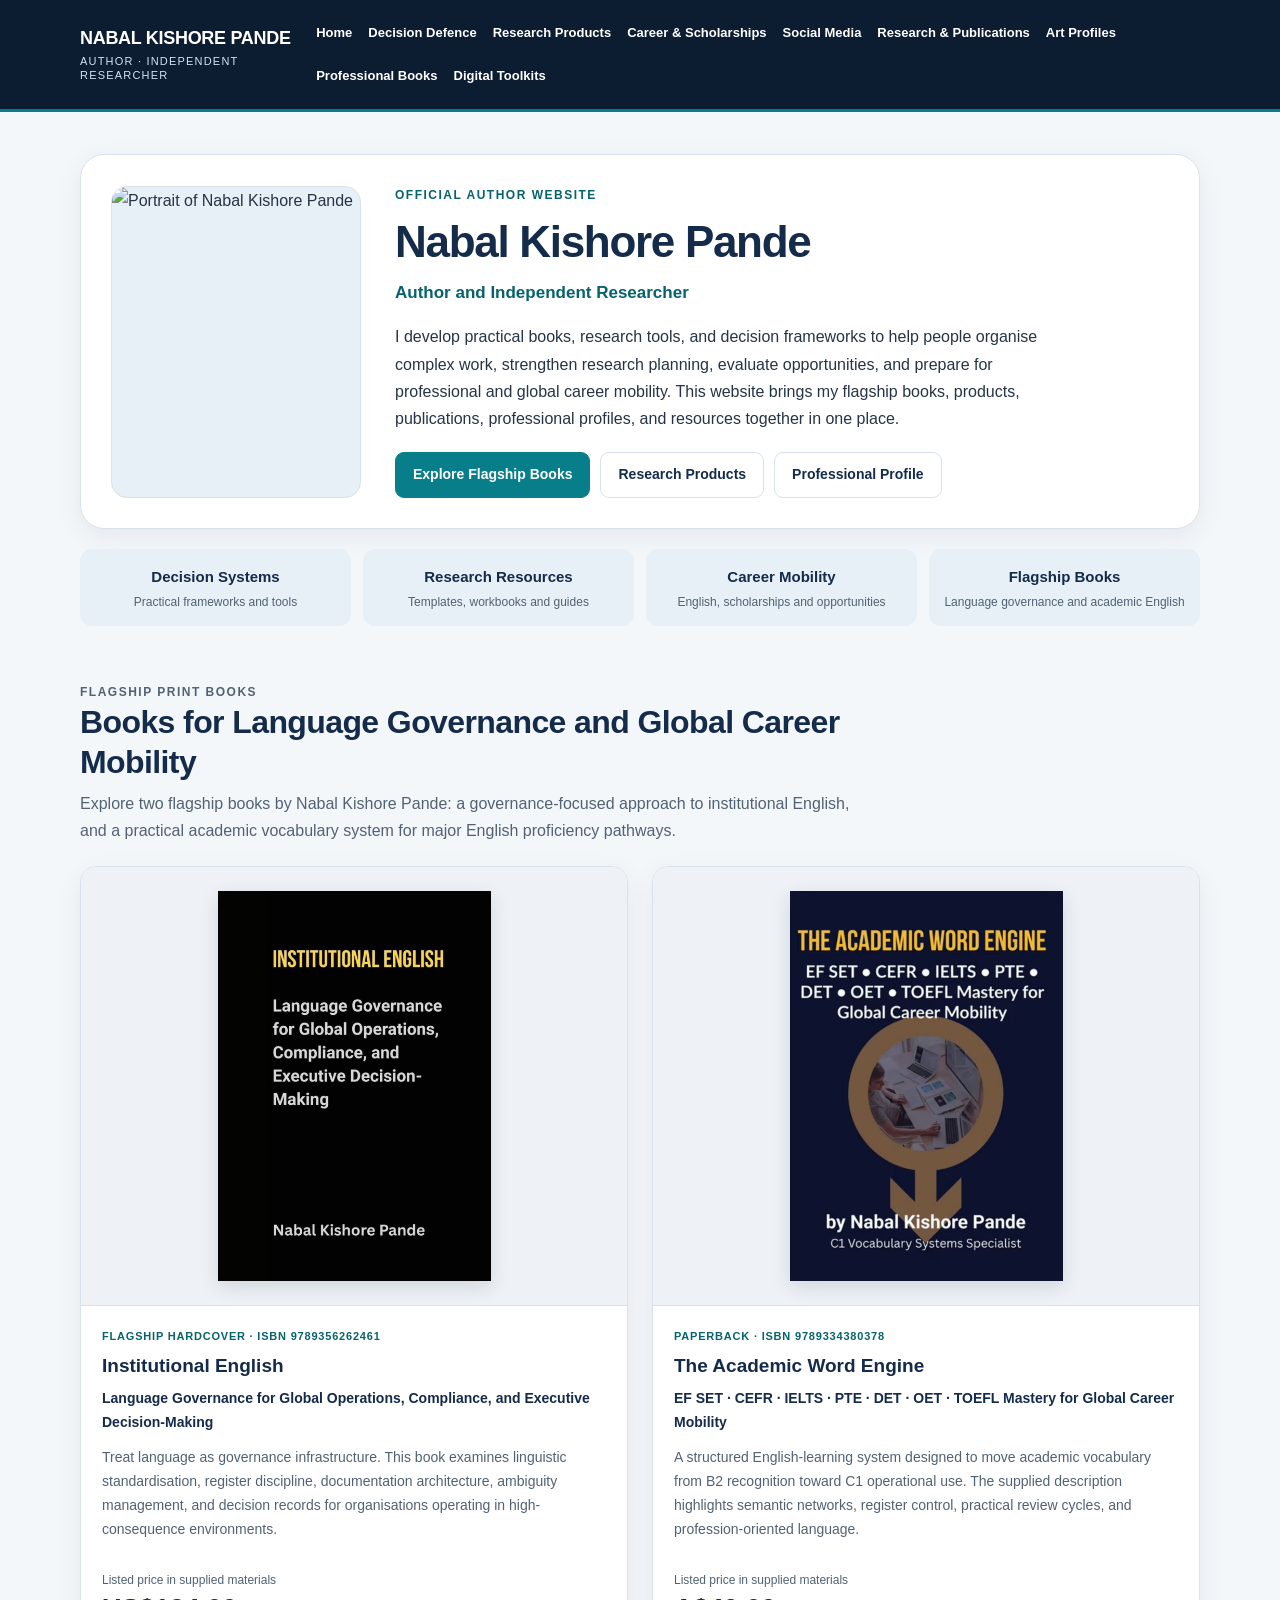
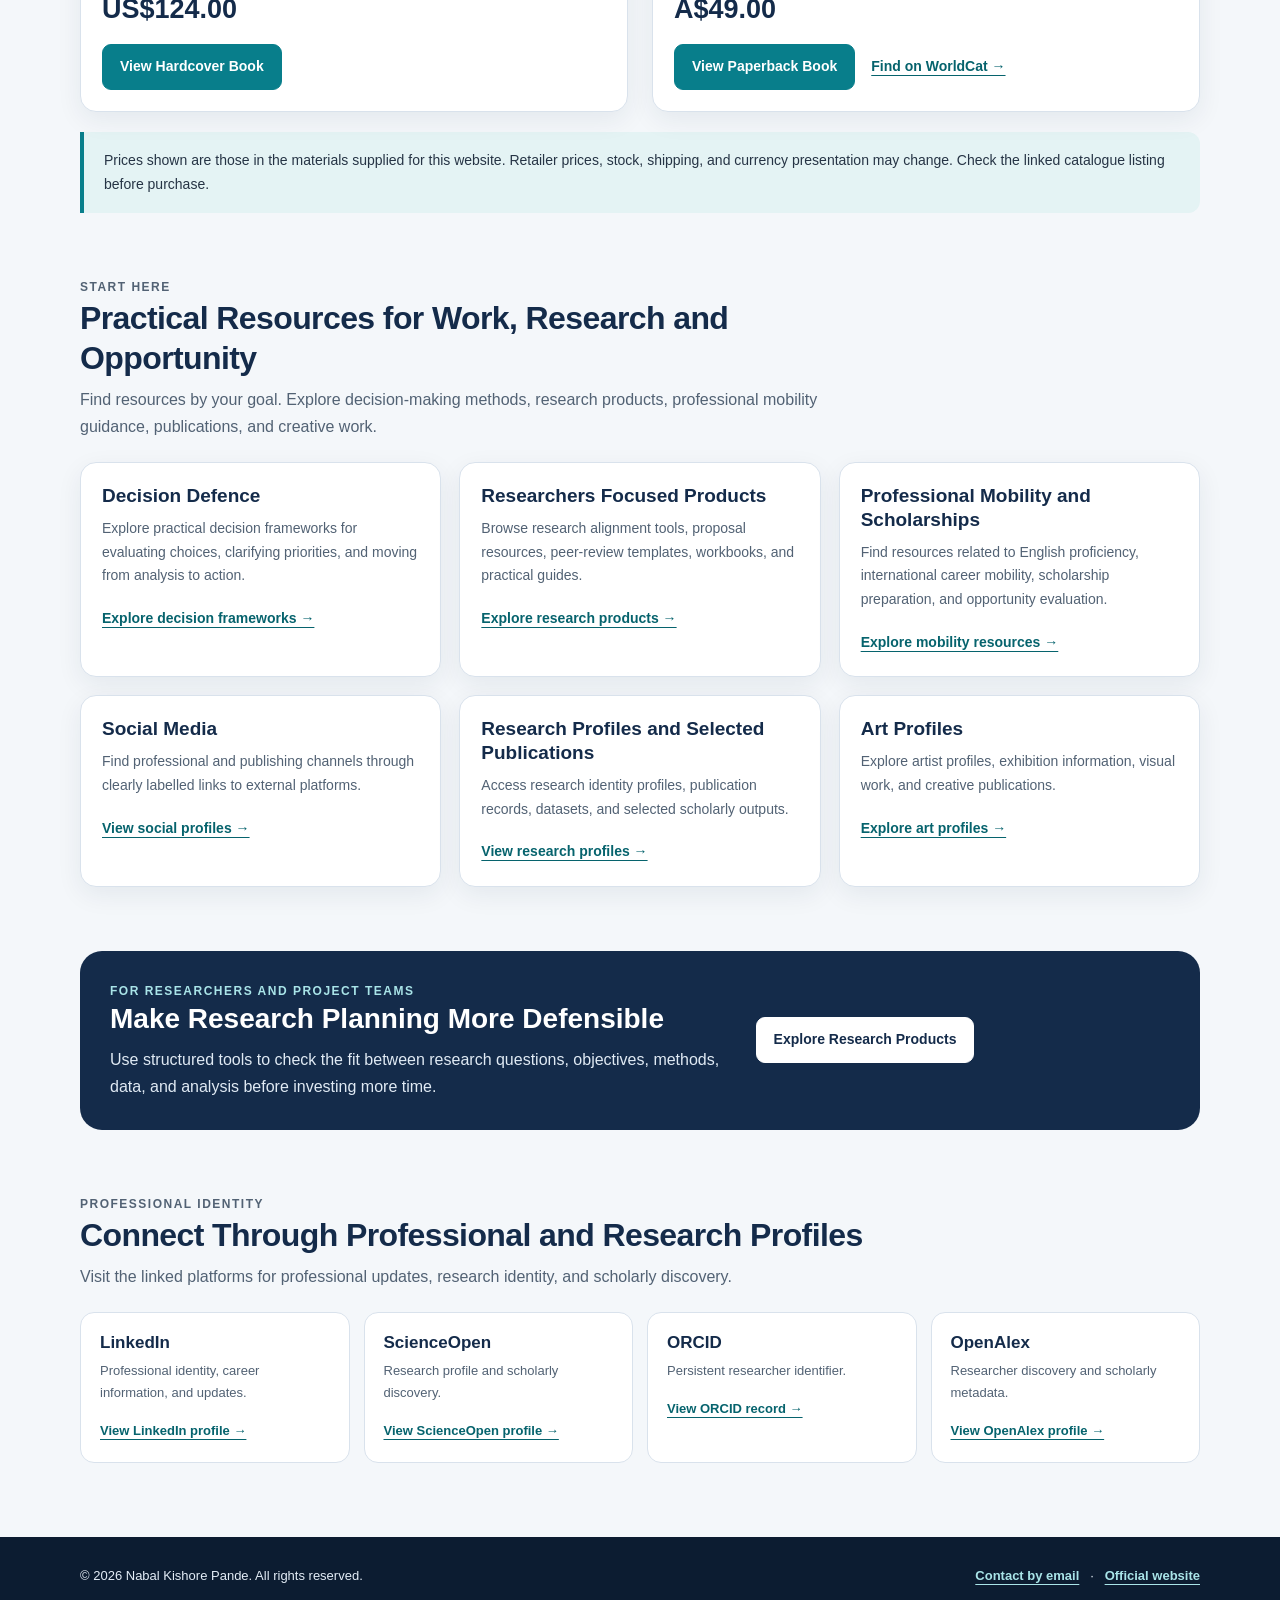
==== commit e14b9fd2: "Add professional storefront links to homepage" ====
--- a/index.html
+++ b/index.html
@@ -641,6 +641,10 @@
         <a href="/social-media/">Social Media</a>
         <a href="/research-profiles-publications/">Research & Publications</a>
         <a href="/art-profiles/">Art Profiles</a>
+        
+<a href="https://nabalkishorepande.github.io/professional-books/">Professional Books</a>
+<a href="https://nabalkishorepande.github.io/professional-workbooks/">Digital Toolkits</a>
+
       </nav>
     </div>
   </header>
